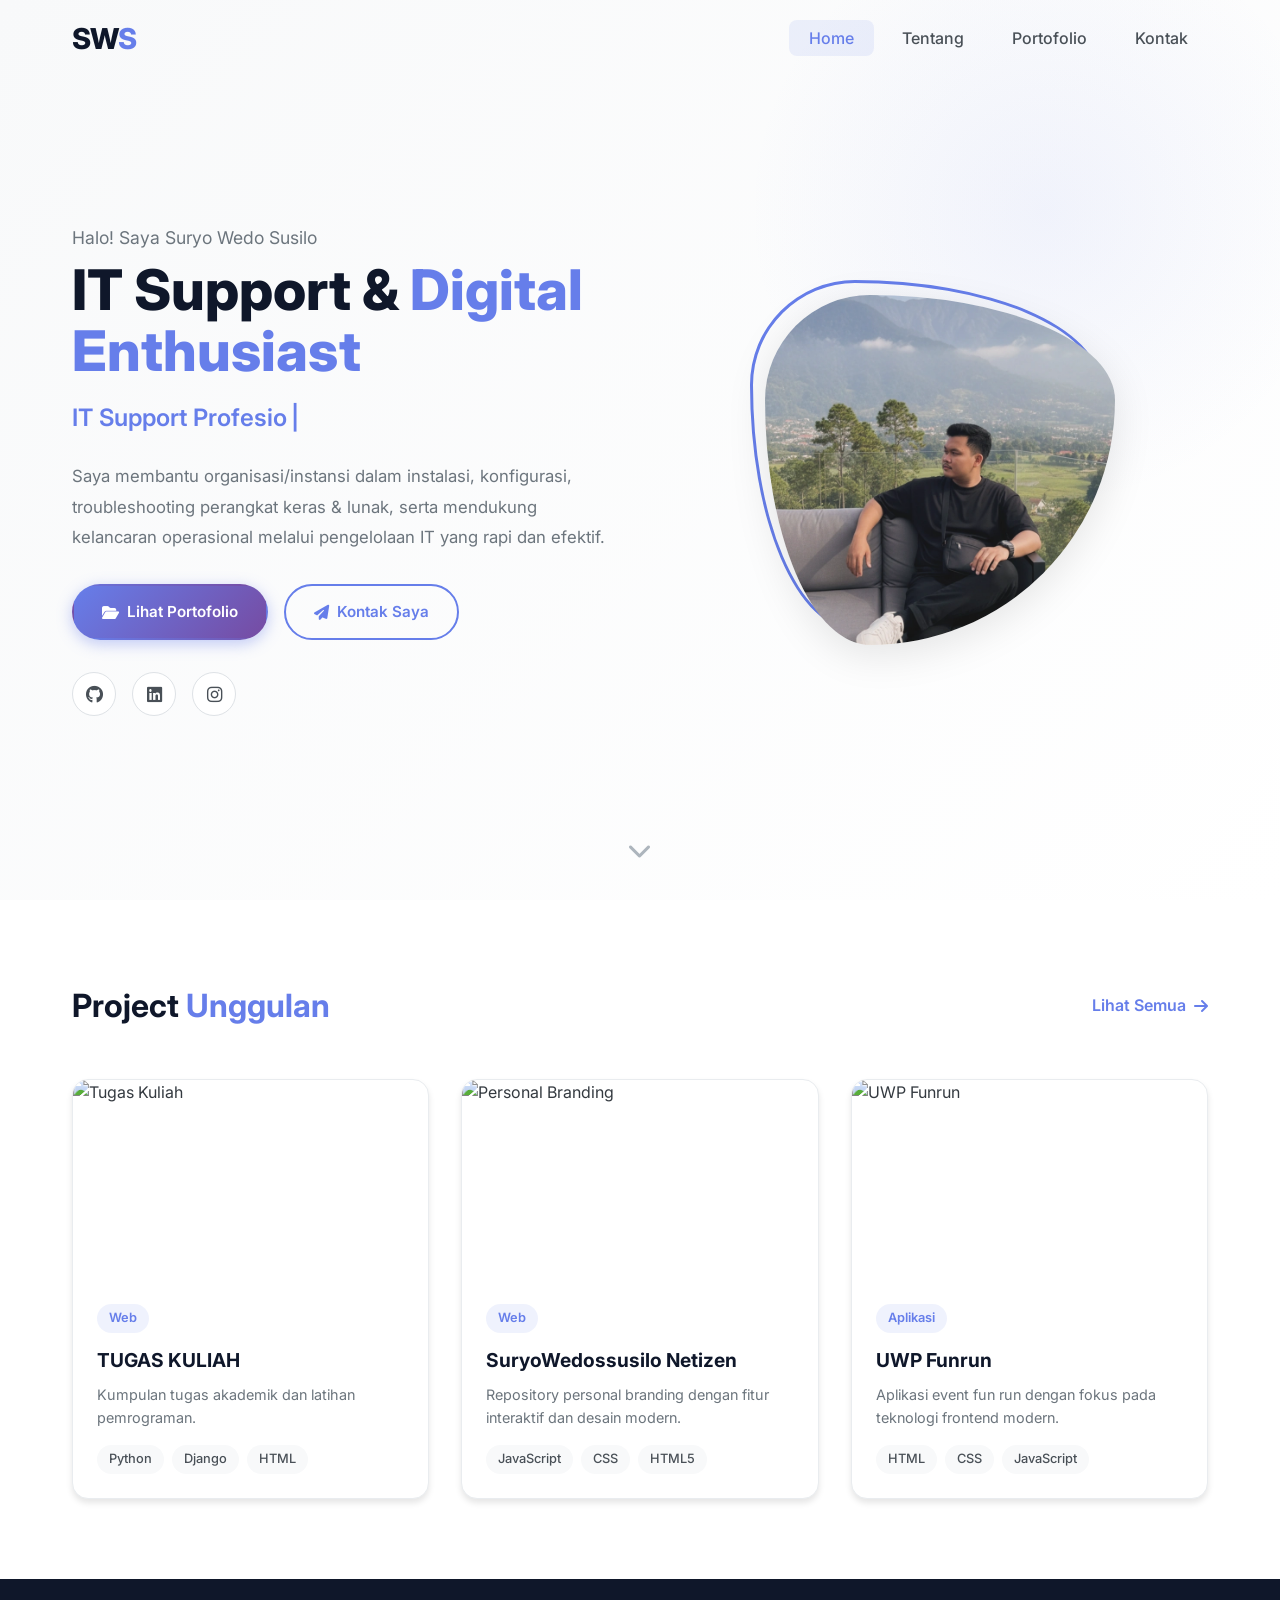
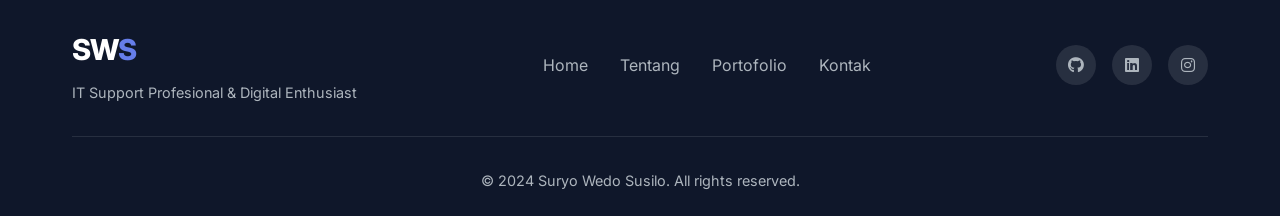
==== index.html @ 98e98a86 "Add files via upload" ====
<!DOCTYPE html>
<html lang="id">
<head>
    <meta charset="UTF-8">
    <meta name="viewport" content="width=device-width, initial-scale=1.0">
    <title>Home | Suryo Wedo Susilo</title>
    <link rel="stylesheet" href="css/style.css">
    <link rel="stylesheet" href="css/responsive.css">
    <link rel="stylesheet" href="css/animation.css">
    <link href="https://cdnjs.cloudflare.com/ajax/libs/font-awesome/6.4.0/css/all.min.css" rel="stylesheet">
    <link href="https://fonts.googleapis.com/css2?family=Inter:wght@300;400;500;600;700;800&display=swap" rel="stylesheet">
    <base target="_self">
</head>
<body>
    <!-- Navigation -->
    <nav class="navbar scrolled" id="navbar">
        <div class="container nav-container">
            <a href="index.html" class="logo">SW<span class="highlight">S</span></a>
            <button class="nav-toggle" id="navToggle" aria-label="Toggle navigation">
                <i class="fas fa-bars"></i>
            </button>
            <ul class="nav-menu" id="navMenu">
                <li><a href="index.html" class="active">Home</a></li>
                <li><a href="about.html">Tentang</a></li>
                <li><a href="projects.html">Portofolio</a></li>
                <li><a href="contact.html">Kontak</a></li>
            </ul>
        </div>
    </nav>

    <!-- Hero -->
    <section class="hero" id="home">
        <div class="hero-bg" aria-hidden="true"></div>
        <div class="container">
            <div class="hero-content">
                <div class="hero-text">
                    <p class="greeting">Halo! Saya <span class="highlight">Suryo Wedo Susilo</span></p>
                    <h1 class="hero-title">IT Support & <span class="highlight">Digital Enthusiast</span></h1>
                    <p class="hero-subtitle" id="typingText">IT Support</p>
                    <p class="hero-description">
                        Saya membantu organisasi/instansi dalam instalasi, konfigurasi, troubleshooting perangkat keras & lunak,
                        serta mendukung kelancaran operasional melalui pengelolaan IT yang rapi dan efektif.
                    </p>

                    <div class="hero-buttons">
                        <a href="projects.html" class="btn btn-primary"><i class="fas fa-folder-open"></i> Lihat Portofolio</a>
                        <a href="contact.html" class="btn btn-outline"><i class="fas fa-paper-plane"></i> Kontak Saya</a>
                    </div>

                    <div class="social-links">
                        <a class="social-link" href="https://github.com/suryowedossusilo-netizen" target="_self" rel="noopener noreferrer" aria-label="GitHub">
                            <i class="fab fa-github"></i>
                        </a>
                        <a class="social-link" href="https://www.linkedin.com/in/suryo-wedo-susilo" target="_self" rel="noopener noreferrer" aria-label="LinkedIn">
                            <i class="fab fa-linkedin"></i>
                        </a>
                        <a class="social-link" href="https://www.instagram.com/Vruimte_" target="_self" rel="noopener noreferrer" aria-label="Instagram">
                            <i class="fab fa-instagram"></i>
                        </a>
                    </div>
                </div>

                <div class="hero-image">
                    <div class="image-wrapper">
                        <img src="assets/images/profil2.jpg" alt="Profil">
                        <div class="image-border" aria-hidden="true"></div>
                    </div>
                </div>
            </div>

            <div class="scroll-indicator">
                <a href="#featured" title="Scroll to featured projects"><i class="fas fa-chevron-down"></i></a>
            </div>
        </div>
    </section>

    <!-- Featured / Quick section -->
    <section class="featured-section" id="featured">
        <div class="container">
            <div class="section-header">
                <h2 class="section-title">Project <span class="highlight">Unggulan</span></h2>
                <a class="view-all" href="projects.html"><span>Lihat Semua</span><i class="fas fa-arrow-right"></i></a>
            </div>

            <div class="projects-preview" id="featuredProjects">
                <!-- Bisa diisi oleh script lain bila ada -->
                <article class="project-card" data-category="web">
                    <div class="project-image">
                        <img src="https://images.unsplash.com/photo-1517694712202-14dd9538aa97?w=800&q=80" alt="Tugas Kuliah">
                        <div class="project-overlay"></div>
                    </div>
                    <div class="project-content">
                        <span class="project-tag">Web</span>
                        <h3 class="project-title">TUGAS KULIAH</h3>
                        <p class="project-desc">Kumpulan tugas akademik dan latihan pemrograman.</p>
                        <div class="project-tech">
                            <span class="tech-badge">Python</span>
                            <span class="tech-badge">Django</span>
                            <span class="tech-badge">HTML</span>
                        </div>
                    </div>
                </article>

                <article class="project-card" data-category="web">
                    <div class="project-image">
                        <img src="https://images.unsplash.com/photo-1467232004584-a241de8bcf5d?w=800&q=80" alt="Personal Branding">
                        <div class="project-overlay"></div>
                    </div>
                    <div class="project-content">
                        <span class="project-tag">Web</span>
                        <h3 class="project-title">SuryoWedossusilo Netizen</h3>
                        <p class="project-desc">Repository personal branding dengan fitur interaktif dan desain modern.</p>
                        <div class="project-tech">
                            <span class="tech-badge">JavaScript</span>
                            <span class="tech-badge">CSS</span>
                            <span class="tech-badge">HTML5</span>
                        </div>
                    </div>
                </article>

                <article class="project-card" data-category="aplikasi">
                    <div class="project-image">
                        <img src="https://images.unsplash.com/photo-1552674605-db6ffd4facb5?w=800&q=80" alt="UWP Funrun">
                        <div class="project-overlay"></div>
                    </div>
                    <div class="project-content">
                        <span class="project-tag">Aplikasi</span>
                        <h3 class="project-title">UWP Funrun</h3>
                        <p class="project-desc">Aplikasi event fun run dengan fokus pada teknologi frontend modern.</p>
                        <div class="project-tech">
                            <span class="tech-badge">HTML</span>
                            <span class="tech-badge">CSS</span>
                            <span class="tech-badge">JavaScript</span>
                        </div>
                    </div>
                </article>
            </div>
        </div>
    </section>

    <!-- Footer -->
    <footer class="footer">
        <div class="container">
            <div class="footer-content">
                <div class="footer-brand">
                    <span class="logo">SW<span class="highlight">S</span></span>
                    <p>IT Support Profesional & Digital Enthusiast</p>
                </div>
                <div class="footer-links">
                    <a href="index.html">Home</a>
                    <a href="about.html">Tentang</a>
                    <a href="projects.html">Portofolio</a>
                    <a href="contact.html">Kontak</a>
                </div>
                <div class="footer-social">
                    <a href="https://github.com/suryowedossusilo-netizen" target="_self" rel="noopener noreferrer" aria-label="GitHub">
                        <i class="fab fa-github"></i>
                    </a>
                    <a href="https://www.linkedin.com/in/suryo-wedo-susilo" target="_self" rel="noopener noreferrer" aria-label="LinkedIn">
                        <i class="fab fa-linkedin"></i>
                    </a>
                    <a href="https://www.instagram.com/Vruimte_" target="_self" rel="noopener noreferrer" aria-label="Instagram">
                        <i class="fab fa-instagram"></i>
                    </a>
                </div>
            </div>
            <div class="footer-bottom">
                <p>&copy; 2024 Suryo Wedo Susilo. All rights reserved.</p>
            </div>
        </div>
    </footer>

    <script src="js/main.js"></script>
    <script src="js/animation.js"></script>
</body>
</html>
---- css/style.css ----
:root {
    --primary: #667eea;
    --primary-dark: #5a67d8;
    --secondary: #764ba2;
    --accent: #e94560;
    --accent-light: #ff6b6b;
    --dark: #0f172a;
    --dark-light: #1e293b;
    --gray-100: #f8f9fa;
    --gray-200: #e9ecef;
    --gray-300: #dee2e6;
    --gray-400: #ced4da;
    --gray-500: #adb5bd;
    --gray-600: #6c757d;
    --gray-700: #495057;
    --gray-800: #343a40;
    --gray-900: #212529;
    --white: #ffffff;
    --black: #000000;
    --success: #28a745;
    --warning: #ffc107;
    --danger: #dc3545;
    --font-family: 'Inter', -apple-system, BlinkMacSystemFont, sans-serif;
    --shadow-sm: 0 2px 4px rgba(0,0,0,0.05);
    --shadow: 0 4px 6px rgba(0,0,0,0.1);
    --shadow-lg: 0 10px 40px rgba(0,0,0,0.1);
    --shadow-xl: 0 20px 40px -15px rgba(99, 102, 241, 0.3);
    --radius: 8px;
    --radius-lg: 16px;
    --radius-xl: 20px;
    --transition: all 0.3s ease;
    --transition-slow: all 0.4s cubic-bezier(0.4, 0, 0.2, 1);
}

/* Reset & Base */
*, *::before, *::after {
    margin: 0;
    padding: 0;
    box-sizing: border-box;
}

html {
    scroll-behavior: smooth;
    font-size: 16px;
}

body {
    font-family: var(--font-family);
    line-height: 1.6;
    color: var(--gray-800);
    background: var(--white);
    overflow-x: hidden;
    -webkit-font-smoothing: antialiased;
}

a {
    text-decoration: none;
    color: inherit;
    transition: var(--transition);
}

img {
    max-width: 100%;
    height: auto;
    display: block;
}

ul {
    list-style: none;
}

.container {
    max-width: 1200px;
    margin: 0 auto;
    padding: 0 2rem;
}

/* ============================================
   NAVIGATION
   ============================================ */
.navbar {
    position: fixed;
    top: 0;
    left: 0;
    right: 0;
    z-index: 1000;
    padding: 1rem 0;
    transition: var(--transition);
    background: transparent;
}

.navbar.scrolled {
    background: rgba(255, 255, 255, 0.95);
    backdrop-filter: blur(10px);
    box-shadow: var(--shadow-sm);
    padding: 0.75rem 0;
}

.navbar .container {
    display: flex;
    justify-content: space-between;
    align-items: center;
}

.logo {
    font-size: 1.8rem;
    font-weight: 800;
    color: var(--dark);
    letter-spacing: -1px;
}

.logo .highlight {
    color: var(--primary);
}

.nav-menu {
    display: flex;
    gap: 0.5rem;
}

.nav-menu a {
    padding: 0.5rem 1.25rem;
    border-radius: var(--radius);
    font-weight: 500;
    color: var(--gray-700);
    position: relative;
}

.nav-menu a:hover,
.nav-menu a.active {
    color: var(--primary);
    background: rgba(102, 126, 234, 0.1);
}

.nav-toggle {
    display: none;
    background: none;
    border: none;
    font-size: 1.5rem;
    color: var(--dark);
    cursor: pointer;
    padding: 0.5rem;
}

/* ============================================
   HERO SECTION (Index)
   ============================================ */
.hero {
    min-height: 100vh;
    display: flex;
    align-items: center;
    position: relative;
    padding: 100px 0 60px;
    background: linear-gradient(135deg, var(--gray-100) 0%, var(--white) 100%);
    overflow: hidden;
}

.hero-bg {
    position: absolute;
    top: -10%;
    right: -5%;
    width: 600px;
    height: 600px;
    background: radial-gradient(circle, rgba(102, 126, 234, 0.08) 0%, transparent 70%);
    border-radius: 50%;
    pointer-events: none;
}

.hero-content {
    display: grid;
    grid-template-columns: 1fr 1fr;
    gap: 4rem;
    align-items: center;
}

.greeting {
    font-size: 1.1rem;
    color: var(--gray-600);
    margin-bottom: 0.5rem;
}

.hero-title {
    font-size: 3.5rem;
    font-weight: 800;
    line-height: 1.1;
    margin-bottom: 1rem;
    color: var(--dark);
}

.hero-title .highlight {
    color: var(--primary);
}

.hero-subtitle {
    font-size: 1.5rem;
    font-weight: 600;
    color: var(--primary);
    margin-bottom: 1.5rem;
    min-height: 2rem;
}

.hero-subtitle::after {
    content: '|';
    animation: blink 1s infinite;
    margin-left: 4px;
}

@keyframes blink {
    0%, 100% { opacity: 1; }
    50% { opacity: 0; }
}

.hero-description {
    font-size: 1.05rem;
    color: var(--gray-600);
    margin-bottom: 2rem;
    line-height: 1.8;
}

.hero-description .highlight {
    color: var(--primary);
    font-weight: 600;
}

.hero-buttons {
    display: flex;
    gap: 1rem;
    margin-bottom: 2rem;
    flex-wrap: wrap;
}

.social-links {
    display: flex;
    gap: 1rem;
}

.social-link {
    width: 44px;
    height: 44px;
    border-radius: 50%;
    background: var(--white);
    border: 1px solid var(--gray-300);
    display: flex;
    align-items: center;
    justify-content: center;
    color: var(--gray-700);
    font-size: 1.1rem;
    transition: var(--transition);
}

.social-link:hover {
    background: var(--primary);
    color: var(--white);
    border-color: var(--primary);
    transform: translateY(-3px);
    box-shadow: var(--shadow);
}

/* Hero Image */
.hero-image {
    display: flex;
    justify-content: center;
    align-items: center;
}

.image-wrapper {
    position: relative;
    width: 350px;
    height: 350px;
}

.image-wrapper img {
    width: 100%;
    height: 100%;
    object-fit: cover;
    border-radius: 30% 70% 70% 30% / 30% 30% 70% 70%;
    position: relative;
    z-index: 2;
    box-shadow: var(--shadow-lg);
}

.image-border {
    position: absolute;
    top: -15px;
    left: -15px;
    right: 15px;
    bottom: 15px;
    border: 3px solid var(--primary);
    border-radius: 30% 70% 70% 30% / 30% 30% 70% 70%;
    z-index: 1;
    animation: morph 8s ease-in-out infinite;
}

@keyframes morph {
    0%, 100% { border-radius: 30% 70% 70% 30% / 30% 30% 70% 70%; }
    50% { border-radius: 70% 30% 30% 70% / 70% 70% 30% 30%; }
}

.scroll-indicator {
    position: absolute;
    bottom: 30px;
    left: 50%;
    transform: translateX(-50%);
    animation: bounce 2s infinite;
}

.scroll-indicator a {
    color: var(--gray-500);
    font-size: 1.5rem;
}

@keyframes bounce {
    0%, 20%, 50%, 80%, 100% { transform: translateX(-50%) translateY(0); }
    40% { transform: translateX(-50%) translateY(-10px); }
    60% { transform: translateX(-50%) translateY(-5px); }
}

/* ============================================
   BUTTONS
   ============================================ */
.btn {
    display: inline-flex;
    align-items: center;
    gap: 0.5rem;
    padding: 0.875rem 1.75rem;
    border-radius: 50px;
    font-weight: 600;
    font-size: 0.95rem;
    cursor: pointer;
    transition: var(--transition);
    border: 2px solid transparent;
}

.btn-primary {
    background: linear-gradient(135deg, var(--primary) 0%, var(--secondary) 100%);
    color: var(--white);
    box-shadow: 0 4px 15px rgba(102, 126, 234, 0.4);
}

.btn-primary:hover {
    transform: translateY(-2px);
    box-shadow: 0 8px 25px rgba(102, 126, 234, 0.5);
}

.btn-outline {
    background: transparent;
    color: var(--primary);
    border-color: var(--primary);
}

.btn-outline:hover {
    background: var(--primary);
    color: var(--white);
    transform: translateY(-2px);
}

.btn-black {
    background: var(--black);
    color: var(--white);
    border: 2px solid var(--black);
}

.btn-black:hover {
    background: var(--gray-800);
    border-color: var(--gray-800);
    transform: translateY(-2px);
}

.btn-full {
    width: 100%;
    justify-content: center;
}

/* ============================================
   FEATURED SECTION (Index)
   ============================================ */
.featured-section {
    padding: 80px 0;
    background: var(--white);
}

.section-header {
    display: flex;
    justify-content: space-between;
    align-items: center;
    margin-bottom: 3rem;
    flex-wrap: wrap;
    gap: 1rem;
}

.section-title {
    font-size: 2rem;
    font-weight: 700;
    color: var(--dark);
}

.section-title .highlight {
    color: var(--primary);
}

.view-all {
    color: var(--primary);
    font-weight: 600;
    display: flex;
    align-items: center;
    gap: 0.5rem;
}

.view-all:hover {
    gap: 0.75rem;
}

.projects-preview {
    display: grid;
    grid-template-columns: repeat(auto-fit, minmax(320px, 1fr));
    gap: 2rem;
}

.project-card {
    background: var(--white);
    border-radius: var(--radius-lg);
    overflow: hidden;
    box-shadow: var(--shadow);
    transition: var(--transition-slow);
    border: 1px solid var(--gray-200);
}

.project-card:hover {
    transform: translateY(-8px);
    box-shadow: var(--shadow-xl);
}

.project-image {
    position: relative;
    height: 200px;
    overflow: hidden;
}

.project-image img {
    width: 100%;
    height: 100%;
    object-fit: cover;
    transition: transform 0.6s ease;
}

.project-card:hover .project-image img {
    transform: scale(1.05);
}

.project-overlay {
    position: absolute;
    inset: 0;
    background: rgba(102, 126, 234, 0.8);
    display: flex;
    align-items: center;
    justify-content: center;
    opacity: 0;
    transition: var(--transition);
}

.project-card:hover .project-overlay {
    opacity: 1;
}

.btn-view {
    padding: 0.75rem 1.5rem;
    background: var(--white);
    color: var(--primary);
    border-radius: 50px;
    font-weight: 600;
    transform: translateY(20px);
    transition: var(--transition);
}

.project-card:hover .btn-view {
    transform: translateY(0);
}

.project-content {
    padding: 1.5rem;
}

.project-tag {
    display: inline-block;
    padding: 0.25rem 0.75rem;
    background: rgba(102, 126, 234, 0.1);
    color: var(--primary);
    border-radius: 50px;
    font-size: 0.8rem;
    font-weight: 600;
    margin-bottom: 0.75rem;
}

.project-content .project-title {
    font-size: 1.2rem;
    font-weight: 700;
    margin-bottom: 0.5rem;
    color: var(--dark);
}

.project-desc {
    color: var(--gray-600);
    font-size: 0.9rem;
    margin-bottom: 1rem;
    line-height: 1.6;
}

.project-tech {
    display: flex;
    gap: 0.5rem;
    flex-wrap: wrap;
}

.tech-badge {
    padding: 0.25rem 0.75rem;
    background: var(--gray-100);
    color: var(--gray-700);
    border-radius: 50px;
    font-size: 0.8rem;
    font-weight: 500;
}

/* ============================================
   STATS SECTION
   ============================================ */
.stats-section {
    padding: 60px 0;
    background: linear-gradient(135deg, var(--primary) 0%, var(--secondary) 100%);
    color: var(--white);
}

.stats-grid {
    display: grid;
    grid-template-columns: repeat(3, 1fr);
    gap: 2rem;
    text-align: center;
}

.stat-item {
    padding: 1rem;
}

.stat-number {
    display: block;
    font-size: 3rem;
    font-weight: 800;
    margin-bottom: 0.5rem;
}

.stat-label {
    font-size: 1rem;
    opacity: 0.9;
}

/* ============================================
   PAGE HERO (About, Contact, Projects)
   ============================================ */
.page-hero {
    padding: 140px 0 80px;
    text-align: center;
    background: linear-gradient(135deg, var(--dark) 0%, var(--dark-light) 100%);
    position: relative;
    overflow: hidden;
}

.page-hero::before {
    content: '';
    position: absolute;
    top: -50%;
    right: -10%;
    width: 600px;
    height: 600px;
    background: radial-gradient(circle, rgba(99, 102, 241, 0.15) 0%, transparent 70%);
}

.page-title {
    font-size: 3rem;
    font-weight: 800;
    margin-bottom: 1rem;
    background: linear-gradient(135deg, var(--primary) 0%, var(--secondary) 100%);
    -webkit-background-clip: text;
    -webkit-text-fill-color: transparent;
    background-clip: text;
    position: relative;
    z-index: 1;
}

.page-subtitle {
    color: var(--gray-500);
    font-size: 1.1rem;
    position: relative;
    z-index: 1;
}

/* ============================================
   ABOUT SECTION
   ============================================ */
.about-section {
    padding: 80px 0;
    background: var(--white);
}

.about-grid {
    display: grid;
    grid-template-columns: 1fr 1.5fr;
    gap: 4rem;
    align-items: start;
}

.about-image {
    position: relative;
}

.about-image img {
    width: 100%;
    border-radius: var(--radius-lg);
    box-shadow: var(--shadow-lg);
}

.experience-badge {
    position: absolute;
    bottom: -20px;
    right: -20px;
    background: linear-gradient(135deg, var(--primary) 0%, var(--secondary) 100%);
    color: var(--white);
    padding: 1.5rem;
    border-radius: var(--radius-lg);
    text-align: center;
    box-shadow: var(--shadow-lg);
}

.experience-badge .number {
    display: block;
    font-size: 2.5rem;
    font-weight: 800;
    line-height: 1;
}

.experience-badge .text {
    font-size: 0.85rem;
    font-weight: 500;
}

.about-content h2 {
    font-size: 2rem;
    font-weight: 700;
    margin-bottom: 0.5rem;
    color: var(--dark);
}

.about-role {
    color: var(--primary);
    font-weight: 600;
    font-size: 1.1rem;
    margin-bottom: 1.5rem;
}

.about-text {
    color: var(--gray-600);
    margin-bottom: 2rem;
    line-height: 1.8;
}

.personal-info {
    display: grid;
    grid-template-columns: 1fr 1fr;
    gap: 1rem;
    margin-bottom: 2rem;
}

.info-item {
    display: flex;
    flex-direction: column;
    gap: 0.25rem;
}

.info-item .label {
    font-size: 0.85rem;
    color: var(--gray-500);
    display: flex;
    align-items: center;
    gap: 0.5rem;
}

.info-item .label i {
    color: var(--primary);
    width: 16px;
}

.info-item .value {
    font-weight: 600;
    color: var(--dark);
    font-size: 0.95rem;
}

.about-buttons {
    display: flex;
    gap: 1rem;
    flex-wrap: wrap;
}

/* ============================================
   SKILLS DASHBOARD
   ============================================ */
.skills-dashboard-section {
    padding: 80px 0;
    background: linear-gradient(135deg, var(--gray-100) 0%, var(--gray-200) 100%);
}

.skills-dashboard-section .section-header {
    text-align: center;
    display: block;
    margin-bottom: 50px;
}

.skills-dashboard-section .section-title {
    font-size: 2.5rem;
    margin-bottom: 10px;
}

.skills-dashboard-section .section-subtitle {
    color: var(--gray-600);
    font-size: 1.1rem;
}

.dashboard-grid {
    display: grid;
    grid-template-columns: repeat(auto-fit, minmax(350px, 1fr));
    gap: 30px;
}

.dashboard-card {
    background: var(--white);
    border-radius: var(--radius-xl);
    padding: 30px;
    box-shadow: var(--shadow-lg);
}

.card-title {
    margin-bottom: 25px;
    display: flex;
    align-items: center;
    gap: 10px;
    font-size: 1.2rem;
    font-weight: 700;
}

.card-technical .card-title { color: var(--accent); }
.card-soft .card-title { color: #0f3460; }
.card-languages .card-title { color: var(--success); }
.card-stats .card-title { color: var(--dark); }

/* Skill Bars */
.skill-bar-item {
    margin-bottom: 20px;
}

.skill-bar-item:last-child {
    margin-bottom: 0;
}

.skill-header {
    display: flex;
    justify-content: space-between;
    margin-bottom: 8px;
}

.skill-header span:first-child {
    font-weight: 600;
    color: var(--gray-800);
}

.skill-percent {
    color: var(--accent);
    font-weight: 700;
}

.skill-track {
    background: var(--gray-200);
    height: 12px;
    border-radius: 6px;
    overflow: hidden;
}

.skill-fill {
    background: linear-gradient(90deg, var(--accent), var(--accent-light));
    height: 100%;
    border-radius: 6px;
    width: 0;
    transition: width 1.5s ease-out;
}

.skill-fill.animated {
    width: var(--target-width);
}

/* Circular Skills */
.soft-skills-grid {
    display: grid;
    grid-template-columns: 1fr 1fr;
    gap: 20px;
}

.circular-skill {
    text-align: center;
}

.circular-progress {
    position: relative;
    width: 100px;
    height: 100px;
    margin: 0 auto 10px;
}

.circular-progress svg {
    transform: rotate(-90deg);
    width: 100px;
    height: 100px;
}

.circle-bg {
    fill: none;
    stroke: var(--gray-200);
    stroke-width: 8;
}

.circle-fill {
    fill: none;
    stroke: #0f3460;
    stroke-width: 8;
    stroke-linecap: round;
    transition: stroke-dashoffset 1.5s ease-out;
}

.circular-text {
    position: absolute;
    top: 50%;
    left: 50%;
    transform: translate(-50%, -50%);
    font-weight: 700;
    font-size: 1.1rem;
    color: #0f3460;
}

.circular-label {
    font-weight: 600;
    color: var(--gray-800);
    font-size: 0.9rem;
}

/* Language Gauges */
.language-gauges {
    display: flex;
    justify-content: space-around;
    align-items: center;
}

.gauge-item {
    text-align: center;
}

.gauge-container {
    position: relative;
    width: 140px;
    height: 70px;
    margin-bottom: 15px;
}

.gauge-container svg {
    width: 140px;
    height: 70px;
    overflow: visible;
}

.gauge-bg {
    fill: none;
    stroke: var(--gray-200);
    stroke-width: 12;
    stroke-linecap: round;
}

.gauge-fill {
    fill: none;
    stroke-width: 12;
    stroke-linecap: round;
}

.gauge-fill-full {
    stroke: var(--success);
}

.gauge-fill-partial {
    stroke: var(--warning);
}

.gauge-text {
    position: absolute;
    bottom: 0;
    left: 50%;
    transform: translateX(-50%);
    font-weight: 700;
    font-size: 1.3rem;
}

.gauge-info {
    display: flex;
    flex-direction: column;
    gap: 4px;
}

.gauge-name {
    font-weight: 600;
    color: var(--gray-800);
}

.gauge-level {
    font-size: 0.85rem;
}

.gauge-fill-full + .gauge-text { color: var(--success); }
.gauge-fill-partial + .gauge-text { color: var(--warning); }

/* Quick Stats Mini */
.stats-grid-mini {
    display: grid;
    grid-template-columns: 1fr 1fr;
    gap: 20px;
}

.stat-mini {
    padding: 20px;
    border-radius: 15px;
    text-align: center;
    border: 2px solid transparent;
}

.stat-red {
    background: linear-gradient(135deg, #fff5f5, #ffe0e0);
    border-color: #ffe0e0;
}

.stat-blue {
    background: linear-gradient(135deg, #f0f4ff, #e0e8ff);
    border-color: #e0e8ff;
}

.stat-green {
    background: linear-gradient(135deg, #f0fff4, #e0ffe8);
    border-color: #e0ffe8;
}

.stat-yellow {
    background: linear-gradient(135deg, #fffbeb, #fef3c7);
    border-color: #fef3c7;
}

.stat-mini-number {
    font-size: 2rem;
    font-weight: 800;
}

.stat-red .stat-mini-number { color: var(--accent); }
.stat-blue .stat-mini-number { color: #0f3460; }
.stat-green .stat-mini-number { color: var(--success); }
.stat-yellow .stat-mini-number { color: #d97706; }

.stat-mini-label {
    font-size: 0.85rem;
    color: var(--gray-600);
    margin-top: 5px;
}

/* ============================================
   TIMELINE
   ============================================ */
.experience-section {
    padding: 80px 0;
    background: var(--white);
}

.timeline {
    position: relative;
    padding-left: 20px;
}

.timeline::before {
    content: '';
    position: absolute;
    left: 0;
    top: 0;
    bottom: 0;
    width: 2px;
    background: linear-gradient(180deg, var(--primary), var(--secondary));
}

.timeline-item {
    position: relative;
    padding-left: 30px;
    margin-bottom: 40px;
    opacity: 0;
    transform: translateX(-20px);
    transition: all 0.6s ease;
}

.timeline-item.animate-in {
    opacity: 1;
    transform: translateX(0);
}

.timeline-item::before {
    content: '';
    position: absolute;
    left: -26px;
    top: 5px;
    width: 14px;
    height: 14px;
    background: var(--primary);
    border-radius: 50%;
    border: 3px solid var(--white);
    box-shadow: 0 0 0 3px var(--primary);
}

.timeline-date {
    color: var(--primary);
    font-size: 0.9rem;
    font-weight: 600;
    margin-bottom: 5px;
}

.timeline-title {
    font-weight: 700;
    font-size: 1.2rem;
    margin-bottom: 5px;
    color: var(--dark);
}

.timeline-company {
    color: var(--gray-600);
    margin-bottom: 10px;
    font-weight: 500;
}

.timeline-description ul {
    list-style: disc;
    padding-left: 20px;
}

.timeline-description li {
    margin-bottom: 8px;
    color: var(--gray-600);
    line-height: 1.6;
}

/* ============================================
   EDUCATION SECTION
   ============================================ */
.education-section {
    padding: 80px 0;
    background: var(--gray-100);
}

.education-grid {
    display: grid;
    grid-template-columns: repeat(auto-fit, minmax(300px, 1fr));
    gap: 20px;
    margin-top: 30px;
}

.education-card {
    background: var(--white);
    padding: 25px;
    border-radius: var(--radius-lg);
    box-shadow: var(--shadow);
    display: flex;
    gap: 15px;
    align-items: flex-start;
    transition: var(--transition);
}

.education-card:hover {
    transform: translateY(-4px);
    box-shadow: var(--shadow-lg);
}

.education-icon {
    width: 50px;
    height: 50px;
    background: linear-gradient(135deg, var(--primary), var(--secondary));
    border-radius: 12px;
    display: flex;
    align-items: center;
    justify-content: center;
    color: var(--white);
    font-size: 1.2rem;
    flex-shrink: 0;
}

.education-info h3 {
    margin: 0;
    font-size: 1.1em;
    color: var(--dark);
}

.education-year {
    margin: 5px 0 0 0;
    color: var(--gray-500);
    font-size: 0.9em;
}

.education-major {
    margin: 8px 0 0 0;
    font-weight: 600;
    color: var(--gray-800);
}

.education-status {
    margin: 5px 0 0 0;
    color: var(--success);
    font-weight: 500;
    font-size: 0.9rem;
}

/* ============================================
   PROJECTS PAGE
   ============================================ */
.projects-section {
    padding: 60px 0;
    background: var(--dark);
    min-height: 60vh;
}

.filter-container {
    display: flex;
    justify-content: center;
    gap: 1rem;
    margin-bottom: 3rem;
    flex-wrap: wrap;
}

.filter-btn {
    padding: 0.75rem 1.5rem;
    border: 2px solid rgba(99, 102, 241, 0.3);
    background: transparent;
    color: var(--gray-500);
    border-radius: 50px;
    cursor: pointer;
    transition: var(--transition);
    font-weight: 600;
    font-size: 0.9rem;
    font-family: var(--font-family);
}

.filter-btn:hover {
    border-color: var(--primary);
    color: var(--white);
    transform: translateY(-2px);
}

.filter-btn.active {
    background: linear-gradient(135deg, var(--primary) 0%, var(--secondary) 100%);
    color: var(--white);
    border-color: transparent;
    box-shadow: 0 10px 25px -5px rgba(102, 126, 234, 0.4);
}

.projects-grid {
    display: grid;
    grid-template-columns: repeat(auto-fill, minmax(350px, 1fr));
    gap: 2rem;
}

/* Project Card (Dark Theme) */
.projects-section .project-card {
    background: rgba(30, 41, 59, 0.8);
    border: 1px solid rgba(255, 255, 255, 0.1);
    border-radius: var(--radius-lg);
    overflow: hidden;
    transition: var(--transition-slow);
    opacity: 0;
    transform: translateY(30px);
}

.projects-section .project-card:hover {
    transform: translateY(-8px);
    box-shadow: var(--shadow-xl);
    border-color: rgba(99, 102, 241, 0.3);
}

.projects-section .project-image {
    position: relative;
    height: 200px;
    overflow: hidden;
    background: linear-gradient(135deg, var(--dark-light) 0%, var(--dark) 100%);
}

.projects-section .project-image img {
    width: 100%;
    height: 100%;
    object-fit: cover;
    transition: transform 0.6s ease;
}

.projects-section .project-card:hover .project-image img {
    transform: scale(1.05);
}

.project-badges {
    position: absolute;
    top: 1rem;
    left: 1rem;
    right: 1rem;
    display: flex;
    justify-content: space-between;
    align-items: center;
    z-index: 10;
}

.star-badge {
    background: rgba(251, 191, 36, 0.95);
    color: var(--dark);
    padding: 0.4rem 0.8rem;
    border-radius: 20px;
    font-size: 0.8rem;
    font-weight: 700;
    display: flex;
    align-items: center;
    gap: 0.3rem;
    box-shadow: 0 4px 6px -1px rgba(0, 0, 0, 0.3);
}

.category-badge {
    background: rgba(99, 102, 241, 0.95);
    color: var(--white);
    padding: 0.4rem 1rem;
    border-radius: 20px;
    font-size: 0.75rem;
    font-weight: 700;
    text-transform: uppercase;
    letter-spacing: 0.5px;
    box-shadow: 0 4px 6px -1px rgba(0, 0, 0, 0.3);
}

.projects-section .project-content {
    padding: 1.5rem;
}

.project-header {
    margin-bottom: 0.75rem;
}

.projects-section .project-title {
    font-size: 1.25rem;
    font-weight: 700;
    color: #f1f5f9;
    margin-bottom: 0.25rem;
    line-height: 1.3;
}

.project-category-text {
    color: var(--primary);
    font-size: 0.85rem;
    font-weight: 600;
    text-transform: uppercase;
    letter-spacing: 0.5px;
}

.projects-section .project-description {
    color: var(--gray-500);
    font-size: 0.95rem;
    line-height: 1.6;
    margin-bottom: 1rem;
}

.project-features {
    margin-bottom: 1rem;
}

.feature-item {
    display: flex;
    align-items: center;
    gap: 0.5rem;
    color: #cbd5e1;
    font-size: 0.9rem;
    margin-bottom: 0.3rem;
}

.feature-item i {
    color: var(--success);
    font-size: 0.8rem;
}

.tech-stack {
    display: flex;
    flex-wrap: wrap;
    gap: 0.5rem;
    margin-bottom: 1.25rem;
}

.tech-tag {
    background: rgba(59, 130, 246, 0.15);
    color: #60a5fa;
    padding: 0.35rem 0.9rem;
    border-radius: 20px;
    font-size: 0.8rem;
    font-weight: 500;
    border: 1px solid rgba(59, 130, 246, 0.2);
}

.project-footer {
    display: flex;
    justify-content: space-between;
    align-items: center;
    padding-top: 1rem;
    border-top: 1px solid rgba(255, 255, 255, 0.1);
}

.project-stats {
    display: flex;
    gap: 1rem;
    color: #64748b;
    font-size: 0.85rem;
}

.project-stats span {
    display: flex;
    align-items: center;
    gap: 0.3rem;
}

.project-link {
    color: var(--primary);
    font-weight: 600;
    font-size: 0.9rem;
    display: flex;
    align-items: center;
    gap: 0.5rem;
    transition: var(--transition);
}

.project-link:hover {
    color: var(--secondary);
    gap: 0.8rem;
}

/* ============================================
   CONTACT PAGE
   ============================================ */
.contact-section {
    padding: 80px 0;
    background: var(--white);
}

.contact-grid {
    display: grid;
    grid-template-columns: 1fr 1.2fr;
    gap: 4rem;
    align-items: start;
}

.contact-info h2 {
    font-size: 2rem;
    font-weight: 700;
    margin-bottom: 1rem;
    color: var(--dark);
}

.contact-info > p {
    color: var(--gray-600);
    margin-bottom: 2rem;
    line-height: 1.8;
}

.contact-details {
    margin-bottom: 2.5rem;
}

.contact-item {
    display: flex;
    align-items: flex-start;
    gap: 1rem;
    margin-bottom: 1.5rem;
}

.contact-icon {
    width: 50px;
    height: 50px;
    background: linear-gradient(135deg, var(--primary), var(--secondary));
    border-radius: 12px;
    display: flex;
    align-items: center;
    justify-content: center;
    color: var(--white);
    font-size: 1.2rem;
    flex-shrink: 0;
}

.contact-detail h4 {
    font-size: 1rem;
    font-weight: 600;
    margin-bottom: 4px;
    color: var(--dark);
}

.contact-detail a {
    color: var(--gray-600);
    font-size: 0.95rem;
}

.contact-detail a:hover {
    color: var(--primary);
}

.social-connect h4 {
    font-size: 1.1rem;
    font-weight: 600;
    margin-bottom: 1rem;
    color: var(--dark);
}

.social-icons {
    display: flex;
    gap: 0.75rem;
}

.social-icon {
    width: 44px;
    height: 44px;
    border-radius: 12px;
    background: var(--gray-100);
    display: flex;
    align-items: center;
    justify-content: center;
    color: var(--gray-700);
    font-size: 1.1rem;
    transition: var(--transition);
}

.social-icon:hover {
    background: var(--primary);
    color: var(--white);
    transform: translateY(-3px);
}

/* Contact Form */
.contact-form-wrapper {
    background: var(--gray-100);
    padding: 2.5rem;
    border-radius: var(--radius-xl);
}

.form-group {
    margin-bottom: 1.5rem;
}

.form-group label {
    display: block;
    font-weight: 600;
    margin-bottom: 0.5rem;
    color: var(--dark);
    font-size: 0.9rem;
}

.form-group input,
.form-group textarea {
    width: 100%;
    padding: 0.875rem 1rem;
    border: 2px solid var(--gray-300);
    border-radius: var(--radius);
    font-family: var(--font-family);
    font-size: 0.95rem;
    transition: var(--transition);
    background: var(--white);
}

.form-group input:focus,
.form-group textarea:focus {
    outline: none;
    border-color: var(--primary);
    box-shadow: 0 0 0 3px rgba(102, 126, 234, 0.1);
}

.form-group textarea {
    resize: vertical;
    min-height: 120px;
}

.form-error {
    display: none;
    color: var(--danger);
    font-size: 0.85rem;
    margin-top: 0.25rem;
}

.form-group.has-error input,
.form-group.has-error textarea {
    border-color: var(--danger);
}

.form-group.has-error .form-error {
    display: block;
}

/* ============================================
   FOOTER
   ============================================ */
.footer {
    background: var(--dark);
    color: var(--gray-500);
    padding: 3rem 0 1.5rem;
}

.footer-content {
    display: flex;
    justify-content: space-between;
    align-items: center;
    flex-wrap: wrap;
    gap: 2rem;
    margin-bottom: 2rem;
}

.footer-brand .logo {
    color: var(--white);
}

.footer-brand p {
    margin-top: 0.5rem;
    font-size: 0.9rem;
}

.footer-links {
    display: flex;
    gap: 2rem;
}

.footer-links a {
    color: var(--gray-500);
    transition: var(--transition);
}

.footer-links a:hover {
    color: var(--primary);
}

.footer-social {
    display: flex;
    gap: 1rem;
}

.footer-social a {
    width: 40px;
    height: 40px;
    border-radius: 50%;
    background: rgba(255,255,255,0.1);
    display: flex;
    align-items: center;
    justify-content: center;
    color: var(--gray-500);
    transition: var(--transition);
}

.footer-social a:hover {
    background: var(--primary);
    color: var(--white);
    transform: translateY(-3px);
}

.footer-bottom {
    text-align: center;
    padding-top: 2rem;
    border-top: 1px solid rgba(255,255,255,0.1);
    font-size: 0.9rem;
}

/* ============================================
   ANIMATIONS
   ============================================ */
@keyframes fadeInUp {
    from {
        opacity: 0;
        transform: translateY(30px);
    }
    to {
        opacity: 1;
        transform: translateY(0);
    }
}

.animate-in {
    animation: fadeInUp 0.6s ease-out forwards;
}

/* ============================================
   RESPONSIVE
   ============================================ */
@media (max-width: 992px) {
    .hero-content {
        grid-template-columns: 1fr;
        text-align: center;
    }

    .hero-image {
        order: -1;
    }

    .image-wrapper {
        width: 280px;
        height: 280px;
    }

    .hero-buttons {
        justify-content: center;
    }

    .social-links {
        justify-content: center;
    }

    .about-grid {
        grid-template-columns: 1fr;
    }

    .about-image {
        max-width: 400px;
        margin: 0 auto;
    }

    .contact-grid {
        grid-template-columns: 1fr;
    }

    .personal-info {
        grid-template-columns: 1fr;
    }
}

@media (max-width: 768px) {
    .nav-toggle {
        display: block;
    }

    .nav-menu {
        display: none;
        position: absolute;
        top: 100%;
        left: 0;
        right: 0;
        background: rgba(255, 255, 255, 0.98);
        backdrop-filter: blur(10px);
        flex-direction: column;
        padding: 1rem;
        gap: 0.5rem;
        box-shadow: var(--shadow);
    }

    .nav-menu.active {
        display: flex;
    }

    .hero-title {
        font-size: 2.5rem;
    }

    .page-title {
        font-size: 2.5rem;
    }

    .stats-grid {
        grid-template-columns: 1fr;
        gap: 1rem;
    }

    .projects-grid {
        grid-template-columns: 1fr;
    }

    .filter-container {
        gap: 0.5rem;
    }

    .filter-btn {
        padding: 0.6rem 1rem;
        font-size: 0.85rem;
    }

    .footer-content {
        flex-direction: column;
        text-align: center;
    }

    .dashboard-grid {
        grid-template-columns: 1fr;
    }

    .soft-skills-grid {
        grid-template-columns: 1fr 1fr;
    }

    .language-gauges {
        flex-direction: column;
        gap: 2rem;
    }

    .experience-badge {
        right: 10px;
        bottom: -10px;
        padding: 1rem;
    }

    .experience-badge .number {
        font-size: 1.8rem;
    }
}

@media (max-width: 480px) {
    .container {
        padding: 0 1rem;
    }

    .hero-title {
        font-size: 2rem;
    }

    .hero-subtitle {
        font-size: 1.1rem;
    }

    .section-title {
        font-size: 1.5rem;
    }

    .page-title {
        font-size: 2rem;
    }

    .btn {
        padding: 0.75rem 1.25rem;
        font-size: 0.9rem;
    }

    .contact-form-wrapper {
        padding: 1.5rem;
    }
}
---- css/responsive.css ----
/* ============================================
   RESPONSIVE.CSS - Additional Responsive Styles
   ============================================ */

/* Large Tablets */
@media (max-width: 1024px) {
    .hero-content {
        gap: 2rem;
    }

    .image-wrapper {
        width: 300px;
        height: 300px;
    }

    .about-grid {
        gap: 2rem;
    }

    .contact-grid {
        gap: 2rem;
    }

    .dashboard-grid {
        grid-template-columns: repeat(2, 1fr);
    }
}

/* Tablets */
@media (max-width: 768px) {
    /* Navigation */
    .navbar {
        padding: 0.75rem 0;
    }

    .nav-toggle {
        display: flex;
        align-items: center;
        justify-content: center;
        width: 40px;
        height: 40px;
        border-radius: 8px;
        background: rgba(102, 126, 234, 0.1);
    }

    .nav-toggle.active {
        background: var(--primary);
        color: var(--white);
    }

    .nav-menu {
        position: absolute;
        top: 100%;
        left: 0;
        right: 0;
        background: rgba(255, 255, 255, 0.98);
        backdrop-filter: blur(20px);
        flex-direction: column;
        padding: 1rem 2rem;
        gap: 0;
        box-shadow: 0 10px 40px rgba(0,0,0,0.1);
        transform: translateY(-10px);
        opacity: 0;
        visibility: hidden;
        transition: all 0.3s ease;
    }

    .nav-menu.active {
        transform: translateY(0);
        opacity: 1;
        visibility: visible;
    }

    .nav-menu li {
        width: 100%;
    }

    .nav-menu a {
        display: block;
        padding: 0.875rem 1rem;
        border-radius: 8px;
        width: 100%;
    }

    .nav-menu a:hover,
    .nav-menu a.active {
        background: rgba(102, 126, 234, 0.1);
    }

    /* Hero */
    .hero {
        padding: 100px 0 40px;
        min-height: auto;
    }

    .hero-content {
        grid-template-columns: 1fr;
        text-align: center;
    }

    .hero-text {
        order: 2;
    }

    .hero-image {
        order: 1;
        margin-bottom: 2rem;
    }

    .hero-title {
        font-size: 2.2rem;
    }

    .hero-subtitle {
        font-size: 1.2rem;
    }

    .hero-description {
        font-size: 1rem;
    }

    .hero-buttons {
        justify-content: center;
    }

    .social-links {
        justify-content: center;
    }

    .image-wrapper {
        width: 250px;
        height: 250px;
    }

    .scroll-indicator {
        display: none;
    }

    /* Page Hero */
    .page-hero {
        padding: 120px 0 60px;
    }

    .page-title {
        font-size: 2.2rem;
    }

    /* About */
    .about-section {
        padding: 60px 0;
    }

    .about-grid {
        grid-template-columns: 1fr;
    }

    .about-image {
        max-width: 350px;
        margin: 0 auto 3rem;
    }

    .experience-badge {
        right: -10px;
        bottom: -10px;
        padding: 1rem 1.25rem;
    }

    .experience-badge .number {
        font-size: 2rem;
    }

    .personal-info {
        grid-template-columns: 1fr;
    }

    .about-buttons {
        justify-content: center;
    }

    /* Skills Dashboard */
    .skills-dashboard-section {
        padding: 60px 0;
    }

    .skills-dashboard-section .section-title {
        font-size: 1.8rem;
    }

    .dashboard-grid {
        grid-template-columns: 1fr;
    }

    .dashboard-card {
        padding: 20px;
    }

    .soft-skills-grid {
        grid-template-columns: repeat(2, 1fr);
    }

    .language-gauges {
        flex-direction: column;
        gap: 2rem;
    }

    .stats-grid-mini {
        grid-template-columns: 1fr 1fr;
    }

    /* Timeline */
    .experience-section {
        padding: 60px 0;
    }

    .timeline-item {
        padding-left: 20px;
        margin-bottom: 30px;
    }

    .timeline-item::before {
        left: -21px;
        width: 12px;
        height: 12px;
    }

    .timeline-title {
        font-size: 1.1rem;
    }

    /* Education */
    .education-section {
        padding: 60px 0;
    }

    .education-grid {
        grid-template-columns: 1fr;
    }

    /* Projects */
    .projects-section {
        padding: 40px 0;
    }

    .filter-container {
        gap: 0.5rem;
        margin-bottom: 2rem;
    }

    .filter-btn {
        padding: 0.5rem 1rem;
        font-size: 0.8rem;
    }

    .projects-grid {
        grid-template-columns: 1fr;
        gap: 1.5rem;
    }

    /* Contact */
    .contact-section {
        padding: 60px 0;
    }

    .contact-grid {
        grid-template-columns: 1fr;
        gap: 3rem;
    }

    .contact-info {
        text-align: center;
    }

    .contact-item {
        justify-content: center;
    }

    .social-icons {
        justify-content: center;
    }

    .contact-form-wrapper {
        padding: 1.5rem;
    }

    /* Featured */
    .featured-section {
        padding: 60px 0;
    }

    .projects-preview {
        grid-template-columns: 1fr;
    }

    /* Stats */
    .stats-section {
        padding: 40px 0;
    }

    .stats-grid {
        grid-template-columns: 1fr;
        gap: 1.5rem;
    }

    .stat-number {
        font-size: 2.5rem;
    }

    /* Footer */
    .footer-content {
        flex-direction: column;
        text-align: center;
        gap: 1.5rem;
    }

    .footer-links {
        gap: 1.5rem;
    }

    .footer-social {
        justify-content: center;
    }
}

/* Small Phones */
@media (max-width: 480px) {
    .container {
        padding: 0 1rem;
    }

    .logo {
        font-size: 1.5rem;
    }

    .hero {
        padding: 90px 0 30px;
    }

    .hero-title {
        font-size: 1.8rem;
    }

    .hero-subtitle {
        font-size: 1rem;
    }

    .hero-description {
        font-size: 0.9rem;
    }

    .hero-buttons {
        flex-direction: column;
        gap: 0.75rem;
    }

    .btn {
        width: 100%;
        justify-content: center;
    }

    .image-wrapper {
        width: 200px;
        height: 200px;
    }

    .page-title {
        font-size: 1.8rem;
    }

    .page-subtitle {
        font-size: 1rem;
    }

    .section-title {
        font-size: 1.5rem;
    }

    .section-header {
        flex-direction: column;
        text-align: center;
        gap: 0.75rem;
    }

    .about-content h2 {
        font-size: 1.5rem;
        text-align: center;
    }

    .about-role {
        text-align: center;
    }

    .about-text {
        text-align: center;
    }

    .experience-badge {
        right: 5px;
        bottom: 5px;
        padding: 0.75rem 1rem;
    }

    .experience-badge .number {
        font-size: 1.5rem;
    }

    .experience-badge .text {
        font-size: 0.7rem;
    }

    .soft-skills-grid {
        grid-template-columns: 1fr 1fr;
        gap: 15px;
    }

    .circular-progress {
        width: 80px;
        height: 80px;
    }

    .circular-progress svg {
        width: 80px;
        height: 80px;
    }

    .circular-text {
        font-size: 0.9rem;
    }

    .circular-label {
        font-size: 0.8rem;
    }

    .stats-grid-mini {
        grid-template-columns: 1fr 1fr;
        gap: 10px;
    }

    .stat-mini {
        padding: 15px;
    }

    .stat-mini-number {
        font-size: 1.5rem;
    }

    .stat-mini-label {
        font-size: 0.75rem;
    }

    .timeline-item {
        padding-left: 15px;
    }

    .timeline-description ul {
        padding-left: 15px;
    }

    .timeline-description li {
        font-size: 0.9rem;
    }

    .education-card {
        padding: 20px;
        flex-direction: column;
        text-align: center;
    }

    .education-icon {
        margin: 0 auto;
    }

    .filter-container {
        flex-wrap: wrap;
        justify-content: center;
    }

    .filter-btn {
        padding: 0.5rem 0.875rem;
        font-size: 0.75rem;
    }

    .project-badges {
        top: 0.5rem;
        left: 0.5rem;
        right: 0.5rem;
    }

    .star-badge,
    .category-badge {
        padding: 0.3rem 0.6rem;
        font-size: 0.7rem;
    }

    .contact-item {
        flex-direction: column;
        text-align: center;
        align-items: center;
    }

    .contact-form-wrapper {
        padding: 1.25rem;
    }

    .form-group input,
    .form-group textarea {
        padding: 0.75rem;
    }

    .footer-links {
        flex-wrap: wrap;
        justify-content: center;
        gap: 1rem;
    }
}

/* Landscape Mode */
@media (max-height: 500px) and (orientation: landscape) {
    .hero {
        min-height: auto;
        padding: 100px 0 40px;
    }

    .hero-content {
        grid-template-columns: 1fr 1fr;
        text-align: left;
    }

    .hero-image {
        order: 2;
    }

    .hero-text {
        order: 1;
    }

    .image-wrapper {
        width: 180px;
        height: 180px;
    }

    .scroll-indicator {
        display: none;
    }
}

/* High DPI / Retina */
@media (-webkit-min-device-pixel-ratio: 2), (min-resolution: 192dpi) {
    .image-wrapper img,
    .about-image img {
        image-rendering: -webkit-optimize-contrast;
    }
}

/* Reduced Motion */
@media (prefers-reduced-motion: reduce) {
    *,
    *::before,
    *::after {
        animation-duration: 0.01ms !important;
        animation-iteration-count: 1 !important;
        transition-duration: 0.01ms !important;
    }

    html {
        scroll-behavior: auto;
    }
}
---- css/animation.css ----
/* ============================================
   ANIMATION.CSS - Animations & Effects
   ============================================ */

/* Fade In Up */
@keyframes fadeInUp {
    from {
        opacity: 0;
        transform: translateY(30px);
    }
    to {
        opacity: 1;
        transform: translateY(0);
    }
}

.fade-in-up {
    animation: fadeInUp 0.6s ease-out forwards;
}

/* Fade In Left */
@keyframes fadeInLeft {
    from {
        opacity: 0;
        transform: translateX(-30px);
    }
    to {
        opacity: 1;
        transform: translateX(0);
    }
}

.fade-in-left {
    animation: fadeInLeft 0.6s ease-out forwards;
}

/* Fade In Right */
@keyframes fadeInRight {
    from {
        opacity: 0;
        transform: translateX(30px);
    }
    to {
        opacity: 1;
        transform: translateX(0);
    }
}

.fade-in-right {
    animation: fadeInRight 0.6s ease-out forwards;
}

/* Scale In */
@keyframes scaleIn {
    from {
        opacity: 0;
        transform: scale(0.9);
    }
    to {
        opacity: 1;
        transform: scale(1);
    }
}

.scale-in {
    animation: scaleIn 0.5s ease-out forwards;
}

/* Slide In Bottom */
@keyframes slideInBottom {
    from {
        opacity: 0;
        transform: translateY(50px);
    }
    to {
        opacity: 1;
        transform: translateY(0);
    }
}

.slide-in-bottom {
    animation: slideInBottom 0.7s ease-out forwards;
}

/* Pulse */
@keyframes pulse {
    0%, 100% {
        transform: scale(1);
    }
    50% {
        transform: scale(1.05);
    }
}

.pulse {
    animation: pulse 2s ease-in-out infinite;
}

/* Float */
@keyframes float {
    0%, 100% {
        transform: translateY(0);
    }
    50% {
        transform: translateY(-10px);
    }
}

.float {
    animation: float 3s ease-in-out infinite;
}

/* Shimmer */
@keyframes shimmer {
    0% {
        background-position: -200% 0;
    }
    100% {
        background-position: 200% 0;
    }
}

.shimmer {
    background: linear-gradient(
        90deg,
        rgba(255, 255, 255, 0) 0%,
        rgba(255, 255, 255, 0.3) 50%,
        rgba(255, 255, 255, 0) 100%
    );
    background-size: 200% 100%;
    animation: shimmer 2s infinite;
}

/* Gradient Border Animation */
@keyframes gradientBorder {
    0% {
        background-position: 0% 50%;
    }
    50% {
        background-position: 100% 50%;
    }
    100% {
        background-position: 0% 50%;
    }
}

.gradient-border {
    position: relative;
    background: linear-gradient(60deg, #667eea, #764ba2, #667eea);
    background-size: 300% 300%;
    animation: gradientBorder 3s ease infinite;
    padding: 3px;
    border-radius: 16px;
}

/* Rotate */
@keyframes rotate {
    from {
        transform: rotate(0deg);
    }
    to {
        transform: rotate(360deg);
    }
}

.rotate {
    animation: rotate 10s linear infinite;
}

/* Bounce In */
@keyframes bounceIn {
    0% {
        opacity: 0;
        transform: scale(0.3);
    }
    50% {
        opacity: 1;
        transform: scale(1.05);
    }
    70% {
        transform: scale(0.9);
    }
    100% {
        opacity: 1;
        transform: scale(1);
    }
}

.bounce-in {
    animation: bounceIn 0.6s ease-out forwards;
}

/* Glow */
@keyframes glow {
    0%, 100% {
        box-shadow: 0 0 5px rgba(102, 126, 234, 0.5);
    }
    50% {
        box-shadow: 0 0 20px rgba(102, 126, 234, 0.8), 0 0 40px rgba(102, 126, 234, 0.4);
    }
}

.glow {
    animation: glow 2s ease-in-out infinite;
}

/* Typing Cursor */
@keyframes blink {
    0%, 100% {
        opacity: 1;
    }
    50% {
        opacity: 0;
    }
}

/* Counter Animation */
@keyframes countUp {
    from {
        opacity: 0;
        transform: translateY(20px);
    }
    to {
        opacity: 1;
        transform: translateY(0);
    }
}

/* Skill Bar Fill */
@keyframes fillBar {
    from {
        width: 0;
    }
}

.skill-fill.animated {
    animation: fillBar 1.5s ease-out forwards;
}

/* Circular Progress */
@keyframes circleProgress {
    from {
        stroke-dashoffset: 283;
    }
}

.circle-fill.animated {
    animation: circleProgress 1.5s ease-out forwards;
}

/* Card Hover Lift */
.card-lift {
    transition: transform 0.3s ease, box-shadow 0.3s ease;
}

.card-lift:hover {
    transform: translateY(-8px);
    box-shadow: 0 20px 40px rgba(0, 0, 0, 0.15);
}

/* Image Zoom */
.img-zoom {
    overflow: hidden;
}

.img-zoom img {
    transition: transform 0.6s ease;
}

.img-zoom:hover img {
    transform: scale(1.1);
}

/* Button Ripple Effect */
.btn-ripple {
    position: relative;
    overflow: hidden;
}

.btn-ripple::after {
    content: '';
    position: absolute;
    top: 50%;
    left: 50%;
    width: 0;
    height: 0;
    background: rgba(255, 255, 255, 0.3);
    border-radius: 50%;
    transform: translate(-50%, -50%);
    transition: width 0.6s ease, height 0.6s ease;
}

.btn-ripple:active::after {
    width: 300px;
    height: 300px;
}

/* Stagger Animation Delays */
.stagger-1 { animation-delay: 0.1s; }
.stagger-2 { animation-delay: 0.2s; }
.stagger-3 { animation-delay: 0.3s; }
.stagger-4 { animation-delay: 0.4s; }
.stagger-5 { animation-delay: 0.5s; }
.stagger-6 { animation-delay: 0.6s; }

/* Scroll Reveal */
.reveal {
    opacity: 0;
    transform: translateY(30px);
    transition: all 0.6s ease;
}

.reveal.active {
    opacity: 1;
    transform: translateY(0);
}

.reveal-left {
    opacity: 0;
    transform: translateX(-50px);
    transition: all 0.6s ease;
}

.reveal-left.active {
    opacity: 1;
    transform: translateX(0);
}

.reveal-right {
    opacity: 0;
    transform: translateX(50px);
    transition: all 0.6s ease;
}

.reveal-right.active {
    opacity: 1;
    transform: translateX(0);
}

.reveal-scale {
    opacity: 0;
    transform: scale(0.8);
    transition: all 0.6s ease;
}

.reveal-scale.active {
    opacity: 1;
    transform: scale(1);
}

/* Parallax Effect */
.parallax {
    background-attachment: fixed;
    background-position: center;
    background-repeat: no-repeat;
    background-size: cover;
}

/* Loading Skeleton */
@keyframes skeleton {
    0% {
        background-position: -200px 0;
    }
    100% {
        background-position: calc(200px + 100%) 0;
    }
}

.skeleton {
    background: linear-gradient(90deg, #f0f0f0 25%, #e0e0e0 50%, #f0f0f0 75%);
    background-size: 200px 100%;
    animation: skeleton 1.5s ease-in-out infinite;
    border-radius: 4px;
}

/* Smooth Page Transitions */
.page-transition {
    animation: fadeInUp 0.5s ease-out;
}

/* Hover Underline Effect */
.hover-underline {
    position: relative;
}

.hover-underline::after {
    content: '';
    position: absolute;
    bottom: -2px;
    left: 0;
    width: 0;
    height: 2px;
    background: var(--primary);
    transition: width 0.3s ease;
}

.hover-underline:hover::after {
    width: 100%;
}

/* Magnetic Button Effect */
.magnetic {
    transition: transform 0.2s ease;
}

/* Tilt Effect */
.tilt {
    transform-style: preserve-3d;
    transition: transform 0.1s ease;
}

/* Glitch Effect */
@keyframes glitch {
    0% {
        clip-path: inset(40% 0 61% 0);
        transform: translate(-2px, 2px);
    }
    20% {
        clip-path: inset(92% 0 1% 0);
        transform: translate(2px, -2px);
    }
    40% {
        clip-path: inset(43% 0 1% 0);
        transform: translate(-2px, 2px);
    }
    60% {
        clip-path: inset(25% 0 58% 0);
        transform: translate(2px, -2px);
    }
    80% {
        clip-path: inset(54% 0 7% 0);
        transform: translate(-2px, 2px);
    }
    100% {
        clip-path: inset(58% 0 43% 0);
        transform: translate(2px, -2px);
    }
}

.glitch {
    position: relative;
}

.glitch::before,
.glitch::after {
    content: attr(data-text);
    position: absolute;
    top: 0;
    left: 0;
    width: 100%;
    height: 100%;
}

.glitch::before {
    animation: glitch 2s infinite linear alternate-reverse;
    color: #ff00ff;
    z-index: -1;
}

.glitch::after {
    animation: glitch 3s infinite linear alternate-reverse;
    color: #00ffff;
    z-index: -2;
}

/* Wave Animation */
@keyframes wave {
    0%, 100% {
        transform: translateY(0);
    }
    50% {
        transform: translateY(-10px);
    }
}

.wave {
    animation: wave 2s ease-in-out infinite;
}

/* Progress Ring */
.progress-ring {
    transform: rotate(-90deg);
}

.progress-ring-circle {
    transition: stroke-dashoffset 1s ease-in-out;
}

/* Notification Toast */
@keyframes slideInRight {
    from {
        transform: translateX(100%);
        opacity: 0;
    }
    to {
        transform: translateX(0);
        opacity: 1;
    }
}

@keyframes slideOutRight {
    from {
        transform: translateX(0);
        opacity: 1;
    }
    to {
        transform: translateX(100%);
        opacity: 0;
    }
}

.toast-in {
    animation: slideInRight 0.3s ease-out forwards;
}

.toast-out {
    animation: slideOutRight 0.3s ease-in forwards;
}

/* Spinner */
@keyframes spin {
    from {
        transform: rotate(0deg);
    }
    to {
        transform: rotate(360deg);
    }
}

.spinner {
    animation: spin 1s linear infinite;
}

/* Heartbeat */
@keyframes heartbeat {
    0%, 100% {
        transform: scale(1);
    }
    14% {
        transform: scale(1.1);
    }
    28% {
        transform: scale(1);
    }
    42% {
        transform: scale(1.1);
    }
    70% {
        transform: scale(1);
    }
}

.heartbeat {
    animation: heartbeat 1.5s ease-in-out infinite;
}

/* Shake */
@keyframes shake {
    0%, 100% { transform: translateX(0); }
    10%, 30%, 50%, 70%, 90% { transform: translateX(-5px); }
    20%, 40%, 60%, 80% { transform: translateX(5px); }
}

.shake {
    animation: shake 0.5s ease-in-out;
}

/* Focus Ring */
.focus-ring:focus {
    outline: none;
    box-shadow: 0 0 0 3px rgba(102, 126, 234, 0.3);
}

/* Custom Scrollbar */
::-webkit-scrollbar {
    width: 8px;
}

::-webkit-scrollbar-track {
    background: var(--gray-100);
}

::-webkit-scrollbar-thumb {
    background: var(--gray-400);
    border-radius: 4px;
}

::-webkit-scrollbar-thumb:hover {
    background: var(--gray-500);
}

/* Selection Color */
::selection {
    background: rgba(102, 126, 234, 0.3);
    color: var(--dark);
}
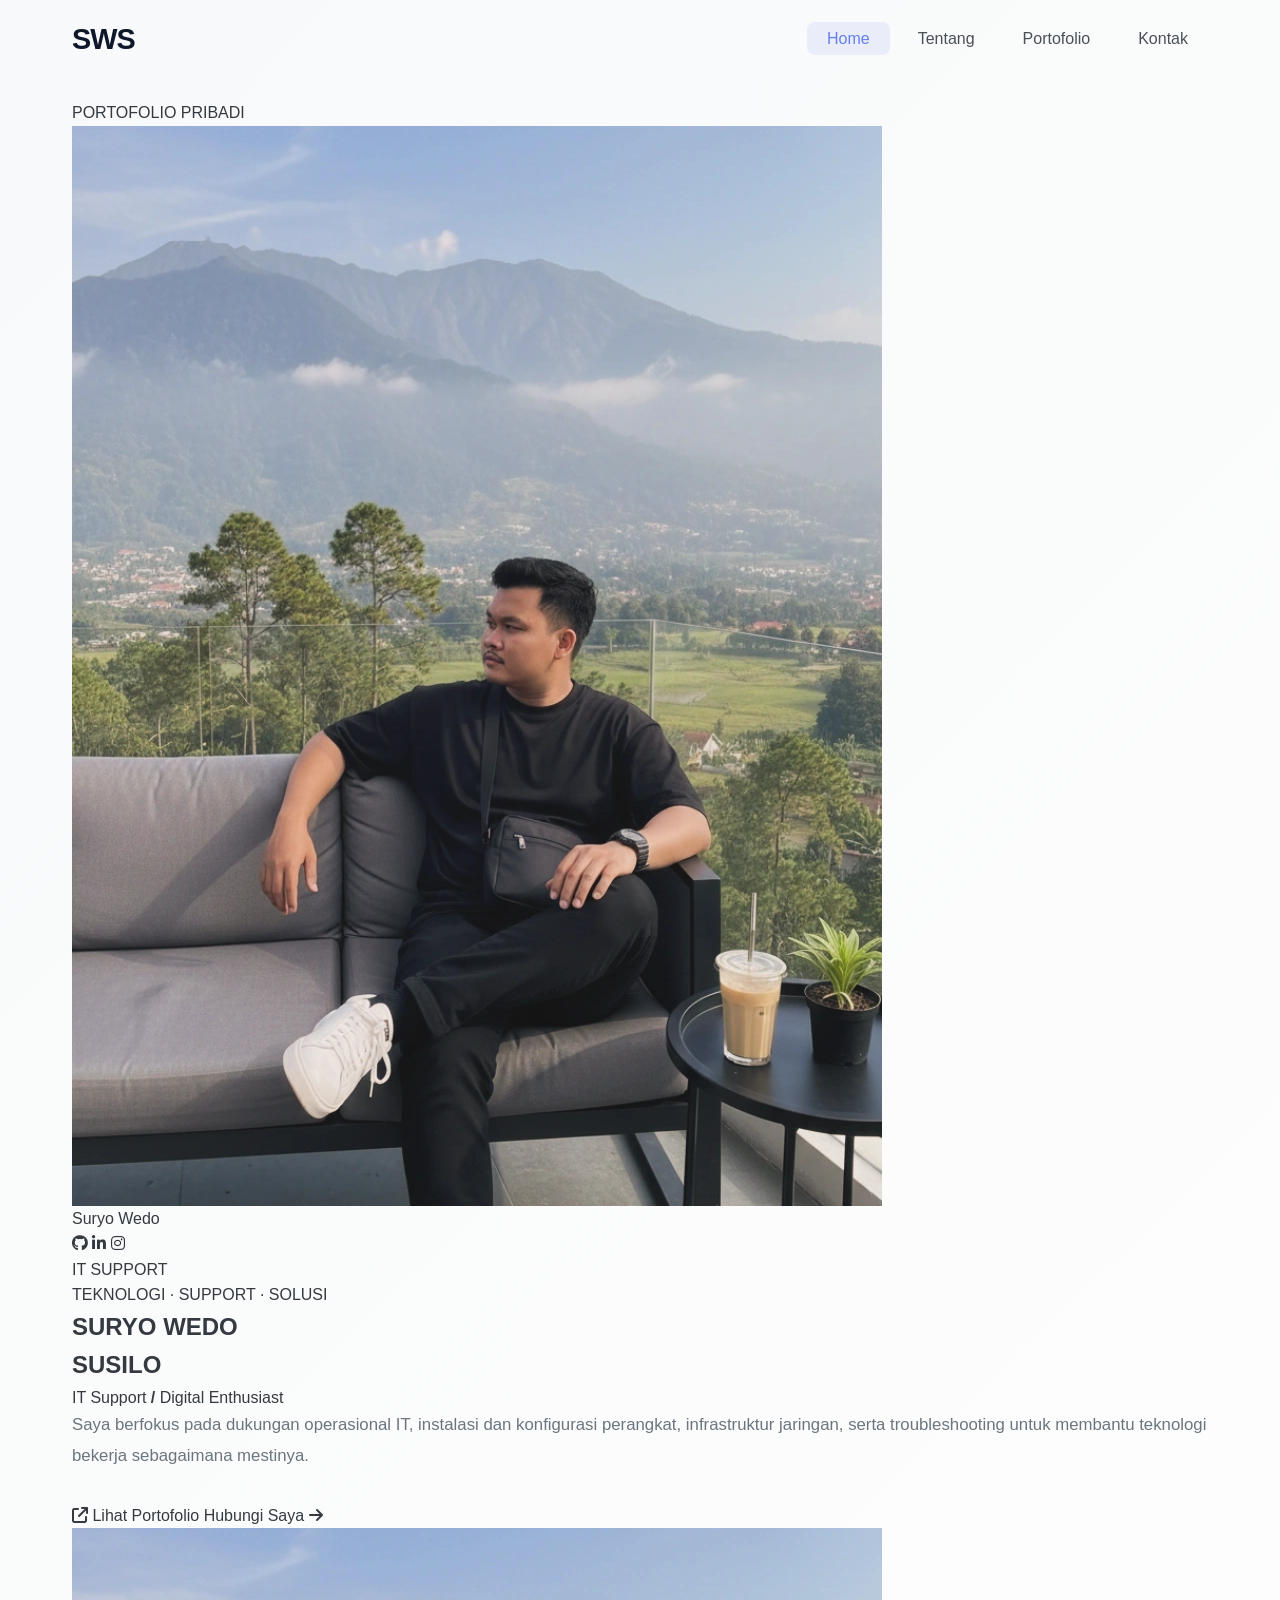
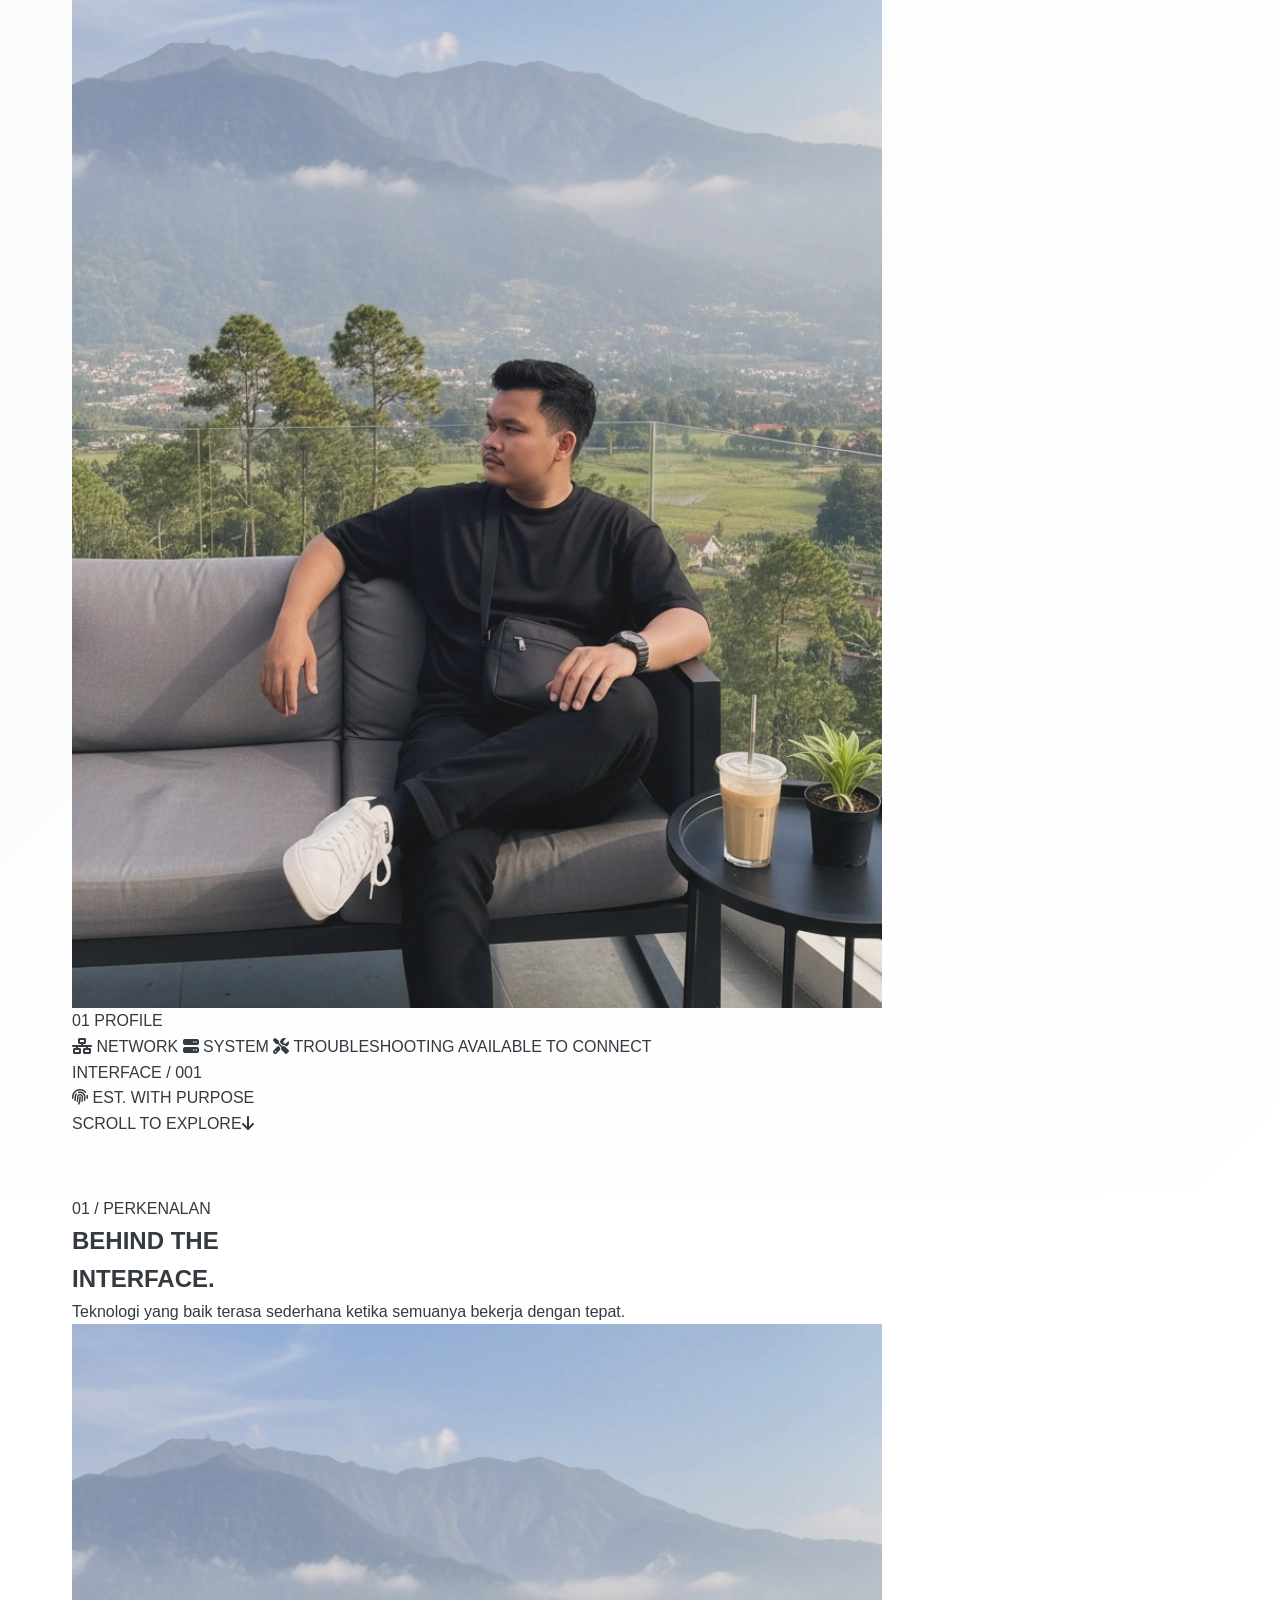
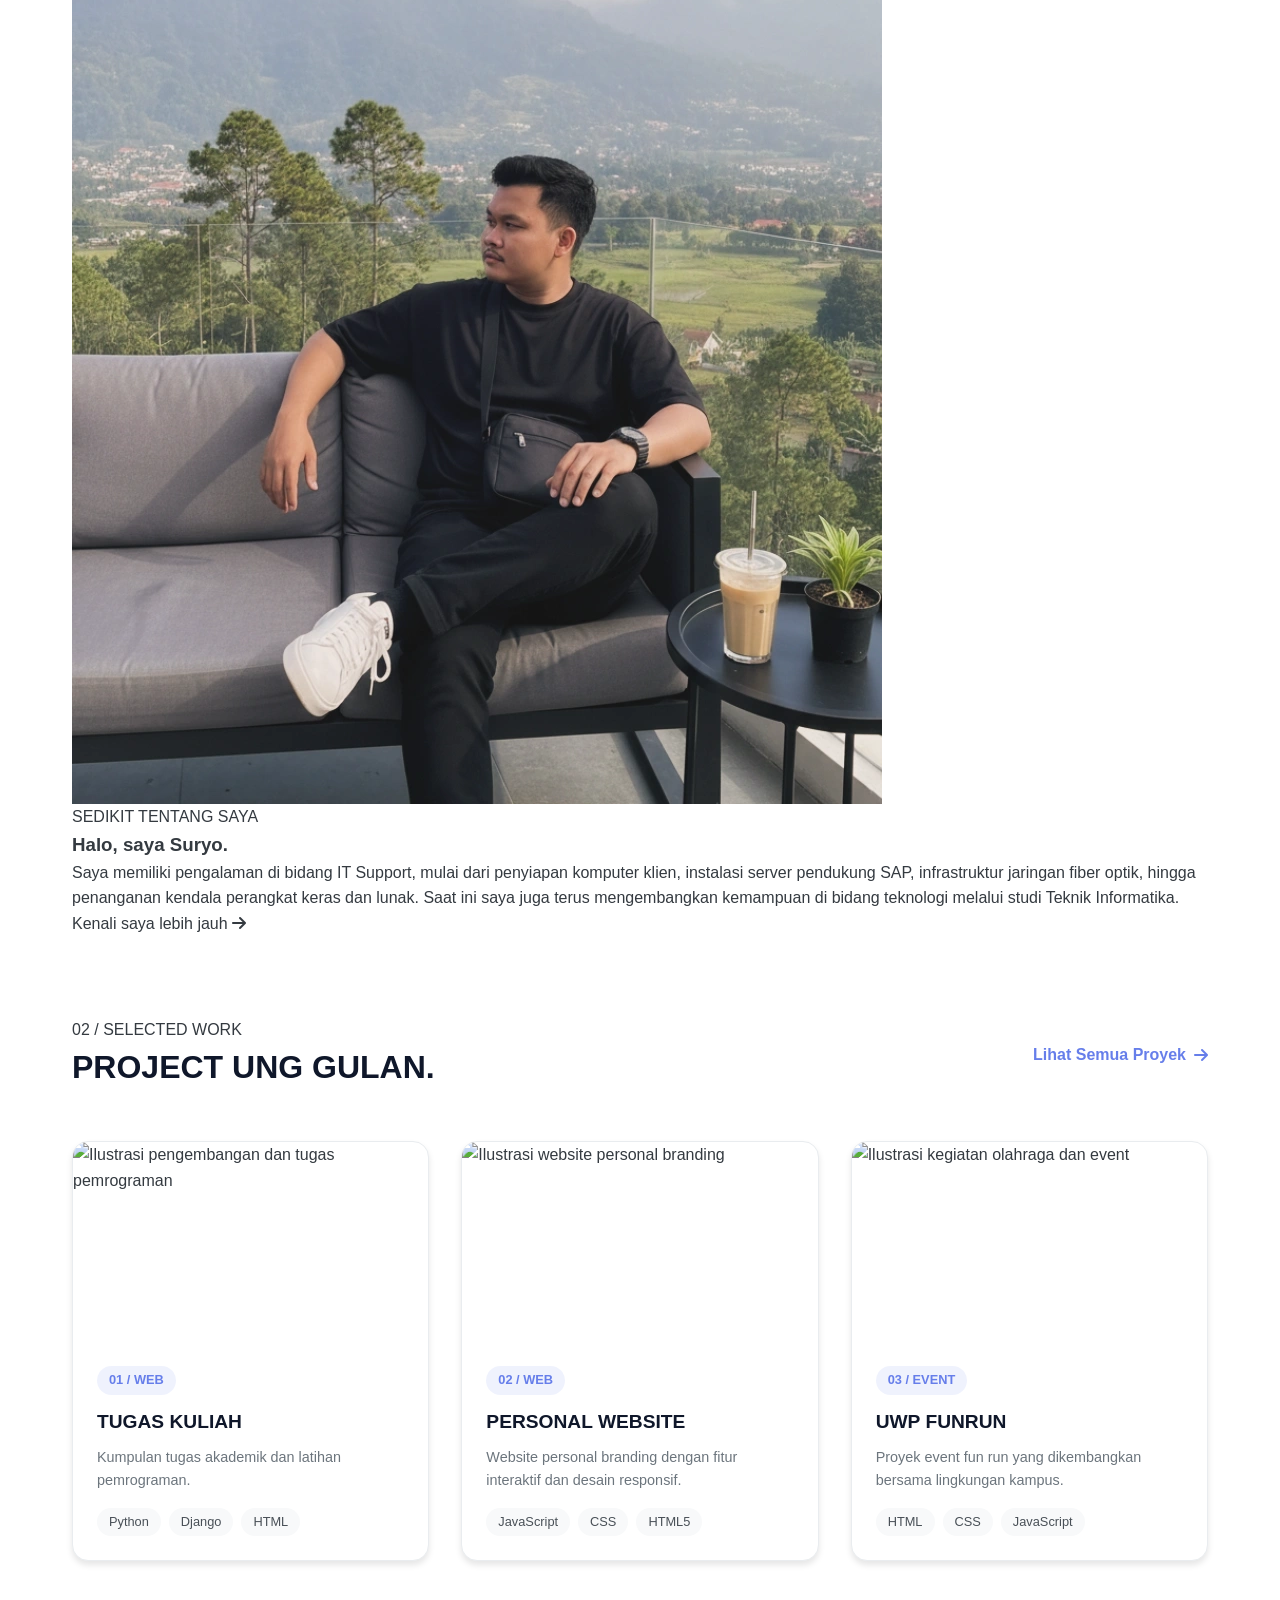
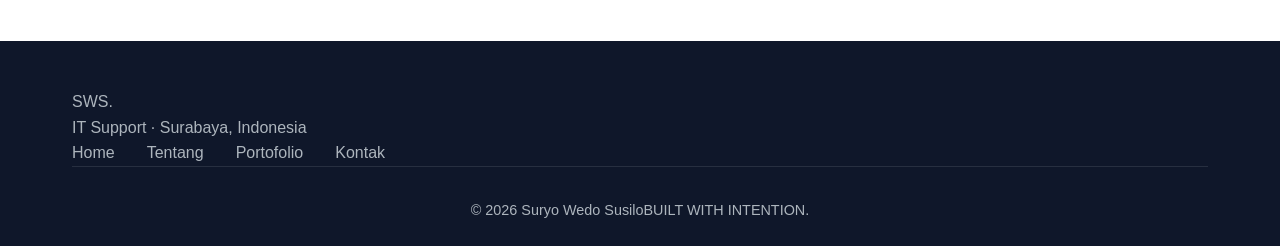
==== commit 821fb185: "Redesign homepage with personal portfolio interface" ====
--- a/index.html
+++ b/index.html
@@ -3,20 +3,24 @@
 <head>
     <meta charset="UTF-8">
     <meta name="viewport" content="width=device-width, initial-scale=1.0">
+    <meta name="theme-color" content="#101a22">
+    <meta name="description" content="Suryo Wedo Susilo — IT Support, teknologi, dan portofolio pribadi.">
     <title>Home | Suryo Wedo Susilo</title>
     <link rel="stylesheet" href="css/style.css">
     <link rel="stylesheet" href="css/responsive.css">
     <link rel="stylesheet" href="css/animation.css">
+    <link rel="stylesheet" href="css/portfolio-interface.css">
     <link href="https://cdnjs.cloudflare.com/ajax/libs/font-awesome/6.4.0/css/all.min.css" rel="stylesheet">
-    <link href="https://fonts.googleapis.com/css2?family=Inter:wght@300;400;500;600;700;800&display=swap" rel="stylesheet">
+    <link href="https://fonts.googleapis.com/css2?family=Barlow+Condensed:wght@600;700;800;900&family=DM+Sans:wght@400;500;600;700&display=swap" rel="stylesheet">
     <base target="_self">
 </head>
-<body>
-    <!-- Navigation -->
-    <nav class="navbar scrolled" id="navbar">
+<body class="portfolio-home">
+    <div class="interface-backdrop" aria-hidden="true"></div>
+
+    <nav class="navbar scrolled" id="navbar" aria-label="Navigasi utama">
         <div class="container nav-container">
-            <a href="index.html" class="logo">SW<span class="highlight">S</span></a>
-            <button class="nav-toggle" id="navToggle" aria-label="Toggle navigation">
+            <a href="index.html" class="logo" aria-label="Suryo Wedo Susilo, beranda">S<span>W</span>S</a>
+            <button class="nav-toggle" id="navToggle" aria-label="Buka navigasi" aria-expanded="false" aria-controls="navMenu">
                 <i class="fas fa-bars"></i>
             </button>
             <ul class="nav-menu" id="navMenu">
@@ -28,150 +32,123 @@
         </div>
     </nav>
 
-    <!-- Hero -->
-    <section class="hero" id="home">
-        <div class="hero-bg" aria-hidden="true"></div>
-        <div class="container">
-            <div class="hero-content">
-                <div class="hero-text">
-                    <p class="greeting">Halo! Saya <span class="highlight">Suryo Wedo Susilo</span></p>
-                    <h1 class="hero-title">IT Support & <span class="highlight">Digital Enthusiast</span></h1>
-                    <p class="hero-subtitle" id="typingText">IT Support</p>
-                    <p class="hero-description">
-                        Saya membantu organisasi/instansi dalam instalasi, konfigurasi, troubleshooting perangkat keras & lunak,
-                        serta mendukung kelancaran operasional melalui pengelolaan IT yang rapi dan efektif.
-                    </p>
-
-                    <div class="hero-buttons">
-                        <a href="projects.html" class="btn btn-primary"><i class="fas fa-folder-open"></i> Lihat Portofolio</a>
-                        <a href="contact.html" class="btn btn-outline"><i class="fas fa-paper-plane"></i> Kontak Saya</a>
+    <main>
+        <section class="hero" id="home">
+            <div class="container interface-shell">
+                <div class="portfolio-window">
+                    <div class="window-topline">
+                        <span class="window-label">PORTOFOLIO PRIBADI</span>
+                        <div class="window-controls" aria-hidden="true"><i></i><i></i><i></i></div>
                     </div>
 
-                    <div class="social-links">
-                        <a class="social-link" href="https://github.com/suryowedossusilo-netizen" target="_self" rel="noopener noreferrer" aria-label="GitHub">
-                            <i class="fab fa-github"></i>
-                        </a>
-                        <a class="social-link" href="https://www.linkedin.com/in/suryo-wedo-susilo" target="_self" rel="noopener noreferrer" aria-label="LinkedIn">
-                            <i class="fab fa-linkedin"></i>
-                        </a>
-                        <a class="social-link" href="https://www.instagram.com/Vruimte_" target="_self" rel="noopener noreferrer" aria-label="Instagram">
-                            <i class="fab fa-instagram"></i>
-                        </a>
+                    <aside class="profile-rail" aria-label="Profil dan media sosial">
+                        <div class="rail-avatar"><img src="assets/images/profil2.jpg" alt="Foto profil Suryo Wedo Susilo"></div>
+                        <span class="rail-name">Suryo Wedo</span>
+                        <div class="rail-socials">
+                            <a href="https://github.com/suryowedossusilo-netizen" aria-label="GitHub"><i class="fab fa-github"></i></a>
+                            <a href="https://www.linkedin.com/in/suryo-wedo-susilo" aria-label="LinkedIn"><i class="fab fa-linkedin-in"></i></a>
+                            <a href="https://www.instagram.com/Vruimte_" aria-label="Instagram"><i class="fab fa-instagram"></i></a>
+                        </div>
+                        <span class="rail-caption">IT SUPPORT</span>
+                    </aside>
+
+                    <div class="hero-copy">
+                        <p class="eyebrow"><span></span> TEKNOLOGI · SUPPORT · SOLUSI</p>
+                        <h1>SURYO WEDO<br><span>SUSILO</span></h1>
+                        <p class="hero-role">IT Support <b>/</b> Digital Enthusiast</p>
+                        <p class="hero-description">Saya berfokus pada dukungan operasional IT, instalasi dan konfigurasi perangkat, infrastruktur jaringan, serta troubleshooting untuk membantu teknologi bekerja sebagaimana mestinya.</p>
+                        <div class="hero-actions">
+                            <a href="projects.html" class="interface-button primary"><i class="fas fa-arrow-up-right-from-square"></i> Lihat Portofolio</a>
+                            <a href="contact.html" class="interface-button secondary">Hubungi Saya <i class="fas fa-arrow-right"></i></a>
+                        </div>
+                    </div>
+
+                    <div class="hero-portrait">
+                        <div class="portrait-frame">
+                            <img src="assets/images/profil2.jpg" alt="Suryo Wedo Susilo" fetchpriority="high">
+                        </div>
+                        <span class="portrait-index">01 <i></i> PROFILE</span>
+                    </div>
+
+                    <div class="system-strip" aria-label="Bidang fokus">
+                        <span><i class="fas fa-network-wired"></i> NETWORK</span>
+                        <span><i class="fas fa-server"></i> SYSTEM</span>
+                        <span><i class="fas fa-screwdriver-wrench"></i> TROUBLESHOOTING</span>
+                        <span class="system-status"><i></i> AVAILABLE TO CONNECT</span>
                     </div>
                 </div>
 
-                <div class="hero-image">
-                    <div class="image-wrapper">
-                        <img src="assets/images/profil2.jpg" alt="Profil">
-                        <div class="image-border" aria-hidden="true"></div>
+                <div class="side-instrument" aria-hidden="true">
+                    <span>INTERFACE / 001</span>
+                    <div class="instrument-line"></div>
+                    <i class="fas fa-fingerprint"></i>
+                    <span>EST. WITH PURPOSE</span>
+                </div>
+                <a class="scroll-cue" href="#featured"><span>SCROLL TO EXPLORE</span><i class="fas fa-arrow-down"></i></a>
+            </div>
+        </section>
+
+        <section class="intro-section" id="intro">
+            <div class="container intro-layout">
+                <div class="intro-heading">
+                    <span class="section-kicker">01 / PERKENALAN</span>
+                    <h2>BEHIND THE<br><span>INTERFACE.</span></h2>
+                    <p>Teknologi yang baik terasa sederhana ketika semuanya bekerja dengan tepat.</p>
+                </div>
+                <div class="intro-panel">
+                    <div class="intro-photo"><img src="assets/images/profil2.jpg" alt="Potret Suryo Wedo Susilo"></div>
+                    <div class="intro-copy">
+                        <span class="mini-label">SEDIKIT TENTANG SAYA</span>
+                        <h3>Halo, saya Suryo.</h3>
+                        <p>Saya memiliki pengalaman di bidang IT Support, mulai dari penyiapan komputer klien, instalasi server pendukung SAP, infrastruktur jaringan fiber optik, hingga penanganan kendala perangkat keras dan lunak. Saat ini saya juga terus mengembangkan kemampuan di bidang teknologi melalui studi Teknik Informatika.</p>
+                        <a href="about.html" class="text-link">Kenali saya lebih jauh <i class="fas fa-arrow-right"></i></a>
                     </div>
                 </div>
             </div>
+        </section>
 
-            <div class="scroll-indicator">
-                <a href="#featured" title="Scroll to featured projects"><i class="fas fa-chevron-down"></i></a>
-            </div>
-        </div>
-    </section>
-
-    <!-- Featured / Quick section -->
-    <section class="featured-section" id="featured">
-        <div class="container">
-            <div class="section-header">
-                <h2 class="section-title">Project <span class="highlight">Unggulan</span></h2>
-                <a class="view-all" href="projects.html"><span>Lihat Semua</span><i class="fas fa-arrow-right"></i></a>
-            </div>
-
-            <div class="projects-preview" id="featuredProjects">
-                <!-- Bisa diisi oleh script lain bila ada -->
-                <article class="project-card" data-category="web">
-                    <div class="project-image">
-                        <img src="https://images.unsplash.com/photo-1517694712202-14dd9538aa97?w=800&q=80" alt="Tugas Kuliah">
-                        <div class="project-overlay"></div>
-                    </div>
-                    <div class="project-content">
-                        <span class="project-tag">Web</span>
-                        <h3 class="project-title">TUGAS KULIAH</h3>
-                        <p class="project-desc">Kumpulan tugas akademik dan latihan pemrograman.</p>
-                        <div class="project-tech">
-                            <span class="tech-badge">Python</span>
-                            <span class="tech-badge">Django</span>
-                            <span class="tech-badge">HTML</span>
-                        </div>
-                    </div>
-                </article>
-
-                <article class="project-card" data-category="web">
-                    <div class="project-image">
-                        <img src="https://images.unsplash.com/photo-1467232004584-a241de8bcf5d?w=800&q=80" alt="Personal Branding">
-                        <div class="project-overlay"></div>
-                    </div>
-                    <div class="project-content">
-                        <span class="project-tag">Web</span>
-                        <h3 class="project-title">SuryoWedossusilo Netizen</h3>
-                        <p class="project-desc">Repository personal branding dengan fitur interaktif dan desain modern.</p>
-                        <div class="project-tech">
-                            <span class="tech-badge">JavaScript</span>
-                            <span class="tech-badge">CSS</span>
-                            <span class="tech-badge">HTML5</span>
-                        </div>
-                    </div>
-                </article>
-
-                <article class="project-card" data-category="aplikasi">
-                    <div class="project-image">
-                        <img src="https://images.unsplash.com/photo-1552674605-db6ffd4facb5?w=800&q=80" alt="UWP Funrun">
-                        <div class="project-overlay"></div>
-                    </div>
-                    <div class="project-content">
-                        <span class="project-tag">Aplikasi</span>
-                        <h3 class="project-title">UWP Funrun</h3>
-                        <p class="project-desc">Aplikasi event fun run dengan fokus pada teknologi frontend modern.</p>
-                        <div class="project-tech">
-                            <span class="tech-badge">HTML</span>
-                            <span class="tech-badge">CSS</span>
-                            <span class="tech-badge">JavaScript</span>
-                        </div>
-                    </div>
-                </article>
-            </div>
-        </div>
-    </section>
-
-    <!-- Footer -->
-    <footer class="footer">
-        <div class="container">
-            <div class="footer-content">
-                <div class="footer-brand">
-                    <span class="logo">SW<span class="highlight">S</span></span>
-                    <p>IT Support Profesional & Digital Enthusiast</p>
+        <section class="featured-section" id="featured">
+            <div class="container">
+                <div class="section-header">
+                    <div><span class="section-kicker">02 / SELECTED WORK</span><h2 class="section-title">PROJECT <span>UNG GULAN.</span></h2></div>
+                    <a class="view-all" href="projects.html"><span>Lihat Semua Proyek</span><i class="fas fa-arrow-right"></i></a>
                 </div>
-                <div class="footer-links">
-                    <a href="index.html">Home</a>
-                    <a href="about.html">Tentang</a>
-                    <a href="projects.html">Portofolio</a>
-                    <a href="contact.html">Kontak</a>
-                </div>
-                <div class="footer-social">
-                    <a href="https://github.com/suryowedossusilo-netizen" target="_self" rel="noopener noreferrer" aria-label="GitHub">
-                        <i class="fab fa-github"></i>
-                    </a>
-                    <a href="https://www.linkedin.com/in/suryo-wedo-susilo" target="_self" rel="noopener noreferrer" aria-label="LinkedIn">
-                        <i class="fab fa-linkedin"></i>
-                    </a>
-                    <a href="https://www.instagram.com/Vruimte_" target="_self" rel="noopener noreferrer" aria-label="Instagram">
-                        <i class="fab fa-instagram"></i>
-                    </a>
+                <div class="projects-preview" id="featuredProjects">
+                    <article class="project-card" data-category="web">
+                        <div class="project-image"><img src="https://images.unsplash.com/photo-1517694712202-14dd9538aa97?w=800&q=80" alt="Ilustrasi pengembangan dan tugas pemrograman" loading="lazy"></div>
+                        <div class="project-content"><span class="project-tag">01 / WEB</span><h3 class="project-title">TUGAS KULIAH</h3><p class="project-desc">Kumpulan tugas akademik dan latihan pemrograman.</p><div class="project-tech"><span class="tech-badge">Python</span><span class="tech-badge">Django</span><span class="tech-badge">HTML</span></div></div>
+                    </article>
+                    <article class="project-card" data-category="web">
+                        <div class="project-image"><img src="https://images.unsplash.com/photo-1467232004584-a241de8bcf5d?w=800&q=80" alt="Ilustrasi website personal branding" loading="lazy"></div>
+                        <div class="project-content"><span class="project-tag">02 / WEB</span><h3 class="project-title">PERSONAL WEBSITE</h3><p class="project-desc">Website personal branding dengan fitur interaktif dan desain responsif.</p><div class="project-tech"><span class="tech-badge">JavaScript</span><span class="tech-badge">CSS</span><span class="tech-badge">HTML5</span></div></div>
+                    </article>
+                    <article class="project-card" data-category="aplikasi">
+                        <div class="project-image"><img src="https://images.unsplash.com/photo-1552674605-db6ffd4facb5?w=800&q=80" alt="Ilustrasi kegiatan olahraga dan event" loading="lazy"></div>
+                        <div class="project-content"><span class="project-tag">03 / EVENT</span><h3 class="project-title">UWP FUNRUN</h3><p class="project-desc">Proyek event fun run yang dikembangkan bersama lingkungan kampus.</p><div class="project-tech"><span class="tech-badge">HTML</span><span class="tech-badge">CSS</span><span class="tech-badge">JavaScript</span></div></div>
+                    </article>
                 </div>
             </div>
-            <div class="footer-bottom">
-                <p>&copy; 2024 Suryo Wedo Susilo. All rights reserved.</p>
-            </div>
+        </section>
+    </main>
+
+    <footer class="footer">
+        <div class="container footer-inner">
+            <div><span class="footer-mark">SWS<span>.</span></span><p>IT Support · Surabaya, Indonesia</p></div>
+            <div class="footer-links"><a href="index.html">Home</a><a href="about.html">Tentang</a><a href="projects.html">Portofolio</a><a href="contact.html">Kontak</a></div>
+            <div class="footer-bottom"><span>© 2026 Suryo Wedo Susilo</span><span>BUILT WITH INTENTION.</span></div>
         </div>
     </footer>
 
     <script src="js/main.js"></script>
     <script src="js/animation.js"></script>
+    <script>
+        const menuButton = document.getElementById('navToggle');
+        const menu = document.getElementById('navMenu');
+        if (menuButton && menu) {
+            menuButton.addEventListener('click', () => {
+                menuButton.setAttribute('aria-expanded', menu.classList.contains('active') ? 'false' : 'true');
+            });
+        }
+    </script>
 </body>
-</html>
-
+</html>
--- a/css/animation.css
+++ b/css/animation.css
@@ -1,8 +1,3 @@
-/* ============================================
-   ANIMATION.CSS - Animations & Effects
-   ============================================ */
-
-/* Fade In Up */
 @keyframes fadeInUp {
     from {
         opacity: 0;
@@ -16,9 +11,8 @@
 
 .fade-in-up {
     animation: fadeInUp 0.6s ease-out forwards;
-}
-
-/* Fade In Left */
+   
+}
 @keyframes fadeInLeft {
     from {
         opacity: 0;
@@ -34,7 +28,6 @@
     animation: fadeInLeft 0.6s ease-out forwards;
 }
 
-/* Fade In Right */
 @keyframes fadeInRight {
     from {
         opacity: 0;
@@ -50,7 +43,6 @@
     animation: fadeInRight 0.6s ease-out forwards;
 }
 
-/* Scale In */
 @keyframes scaleIn {
     from {
         opacity: 0;
@@ -66,7 +58,6 @@
     animation: scaleIn 0.5s ease-out forwards;
 }
 
-/* Slide In Bottom */
 @keyframes slideInBottom {
     from {
         opacity: 0;
@@ -82,7 +73,6 @@
     animation: slideInBottom 0.7s ease-out forwards;
 }
 
-/* Pulse */
 @keyframes pulse {
     0%, 100% {
         transform: scale(1);
@@ -96,7 +86,6 @@
     animation: pulse 2s ease-in-out infinite;
 }
 
-/* Float */
 @keyframes float {
     0%, 100% {
         transform: translateY(0);
@@ -110,7 +99,6 @@
     animation: float 3s ease-in-out infinite;
 }
 
-/* Shimmer */
 @keyframes shimmer {
     0% {
         background-position: -200% 0;
@@ -131,7 +119,6 @@
     animation: shimmer 2s infinite;
 }
 
-/* Gradient Border Animation */
 @keyframes gradientBorder {
     0% {
         background-position: 0% 50%;
@@ -153,7 +140,6 @@
     border-radius: 16px;
 }
 
-/* Rotate */
 @keyframes rotate {
     from {
         transform: rotate(0deg);
@@ -167,7 +153,6 @@
     animation: rotate 10s linear infinite;
 }
 
-/* Bounce In */
 @keyframes bounceIn {
     0% {
         opacity: 0;
@@ -190,7 +175,6 @@
     animation: bounceIn 0.6s ease-out forwards;
 }
 
-/* Glow */
 @keyframes glow {
     0%, 100% {
         box-shadow: 0 0 5px rgba(102, 126, 234, 0.5);
@@ -204,7 +188,6 @@
     animation: glow 2s ease-in-out infinite;
 }
 
-/* Typing Cursor */
 @keyframes blink {
     0%, 100% {
         opacity: 1;
@@ -214,7 +197,6 @@
     }
 }
 
-/* Counter Animation */
 @keyframes countUp {
     from {
         opacity: 0;
@@ -226,7 +208,6 @@
     }
 }
 
-/* Skill Bar Fill */
 @keyframes fillBar {
     from {
         width: 0;
@@ -237,7 +218,6 @@
     animation: fillBar 1.5s ease-out forwards;
 }
 
-/* Circular Progress */
 @keyframes circleProgress {
     from {
         stroke-dashoffset: 283;
@@ -248,7 +228,6 @@
     animation: circleProgress 1.5s ease-out forwards;
 }
 
-/* Card Hover Lift */
 .card-lift {
     transition: transform 0.3s ease, box-shadow 0.3s ease;
 }
@@ -258,7 +237,6 @@
     box-shadow: 0 20px 40px rgba(0, 0, 0, 0.15);
 }
 
-/* Image Zoom */
 .img-zoom {
     overflow: hidden;
 }
@@ -271,7 +249,6 @@
     transform: scale(1.1);
 }
 
-/* Button Ripple Effect */
 .btn-ripple {
     position: relative;
     overflow: hidden;
@@ -295,7 +272,6 @@
     height: 300px;
 }
 
-/* Stagger Animation Delays */
 .stagger-1 { animation-delay: 0.1s; }
 .stagger-2 { animation-delay: 0.2s; }
 .stagger-3 { animation-delay: 0.3s; }
@@ -303,7 +279,6 @@
 .stagger-5 { animation-delay: 0.5s; }
 .stagger-6 { animation-delay: 0.6s; }
 
-/* Scroll Reveal */
 .reveal {
     opacity: 0;
     transform: translateY(30px);
@@ -348,7 +323,6 @@
     transform: scale(1);
 }
 
-/* Parallax Effect */
 .parallax {
     background-attachment: fixed;
     background-position: center;
@@ -356,7 +330,6 @@
     background-size: cover;
 }
 
-/* Loading Skeleton */
 @keyframes skeleton {
     0% {
         background-position: -200px 0;
@@ -373,12 +346,10 @@
     border-radius: 4px;
 }
 
-/* Smooth Page Transitions */
 .page-transition {
     animation: fadeInUp 0.5s ease-out;
 }
 
-/* Hover Underline Effect */
 .hover-underline {
     position: relative;
 }
@@ -398,18 +369,15 @@
     width: 100%;
 }
 
-/* Magnetic Button Effect */
 .magnetic {
     transition: transform 0.2s ease;
 }
 
-/* Tilt Effect */
 .tilt {
     transform-style: preserve-3d;
     transition: transform 0.1s ease;
 }
 
-/* Glitch Effect */
 @keyframes glitch {
     0% {
         clip-path: inset(40% 0 61% 0);
@@ -463,7 +431,6 @@
     z-index: -2;
 }
 
-/* Wave Animation */
 @keyframes wave {
     0%, 100% {
         transform: translateY(0);
@@ -475,9 +442,7 @@
 
 .wave {
     animation: wave 2s ease-in-out infinite;
-}
-
-/* Progress Ring */
+
 .progress-ring {
     transform: rotate(-90deg);
 }
@@ -486,7 +451,6 @@
     transition: stroke-dashoffset 1s ease-in-out;
 }
 
-/* Notification Toast */
 @keyframes slideInRight {
     from {
         transform: translateX(100%);
@@ -517,7 +481,6 @@
     animation: slideOutRight 0.3s ease-in forwards;
 }
 
-/* Spinner */
 @keyframes spin {
     from {
         transform: rotate(0deg);
@@ -531,7 +494,6 @@
     animation: spin 1s linear infinite;
 }
 
-/* Heartbeat */
 @keyframes heartbeat {
     0%, 100% {
         transform: scale(1);
@@ -554,7 +516,6 @@
     animation: heartbeat 1.5s ease-in-out infinite;
 }
 
-/* Shake */
 @keyframes shake {
     0%, 100% { transform: translateX(0); }
     10%, 30%, 50%, 70%, 90% { transform: translateX(-5px); }
@@ -565,13 +526,11 @@
     animation: shake 0.5s ease-in-out;
 }
 
-/* Focus Ring */
 .focus-ring:focus {
     outline: none;
     box-shadow: 0 0 0 3px rgba(102, 126, 234, 0.3);
 }
 
-/* Custom Scrollbar */
 ::-webkit-scrollbar {
     width: 8px;
 }
@@ -589,8 +548,7 @@
     background: var(--gray-500);
 }
 
-/* Selection Color */
 ::selection {
     background: rgba(102, 126, 234, 0.3);
     color: var(--dark);
-}+}
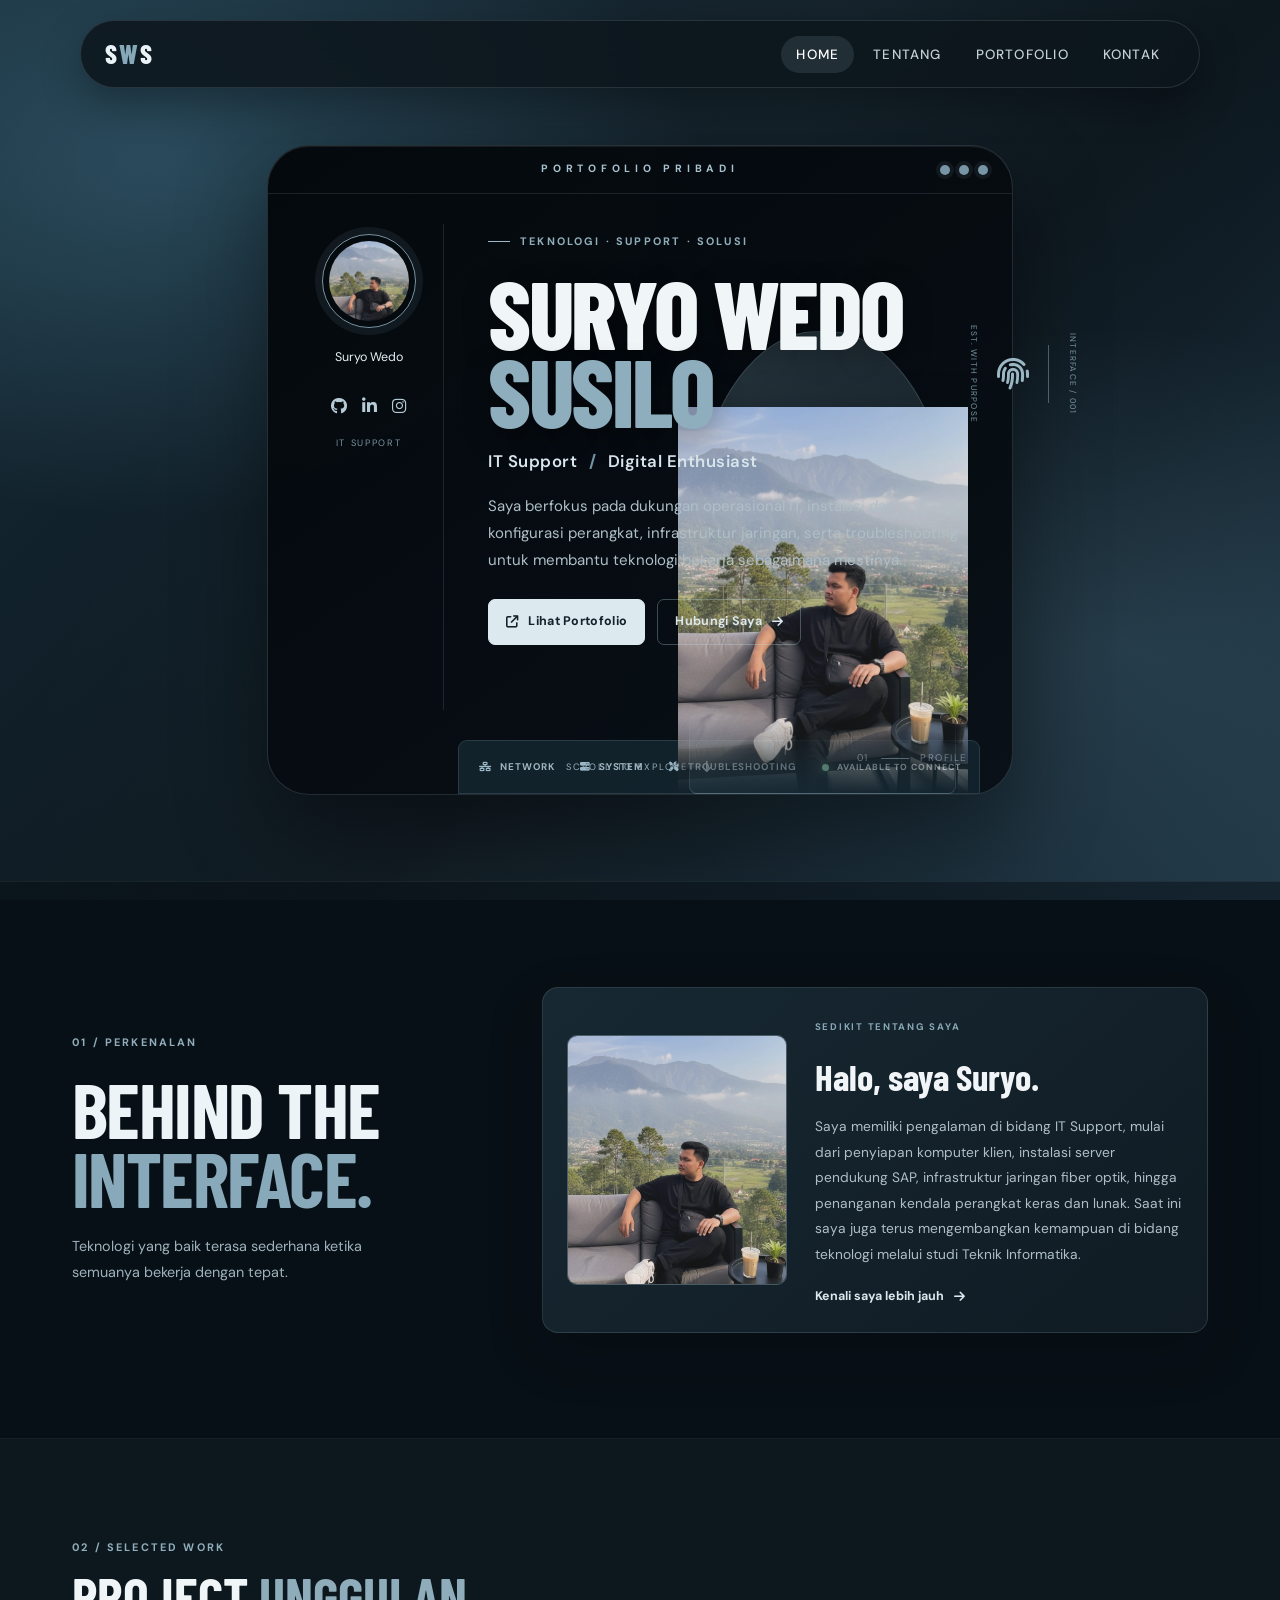
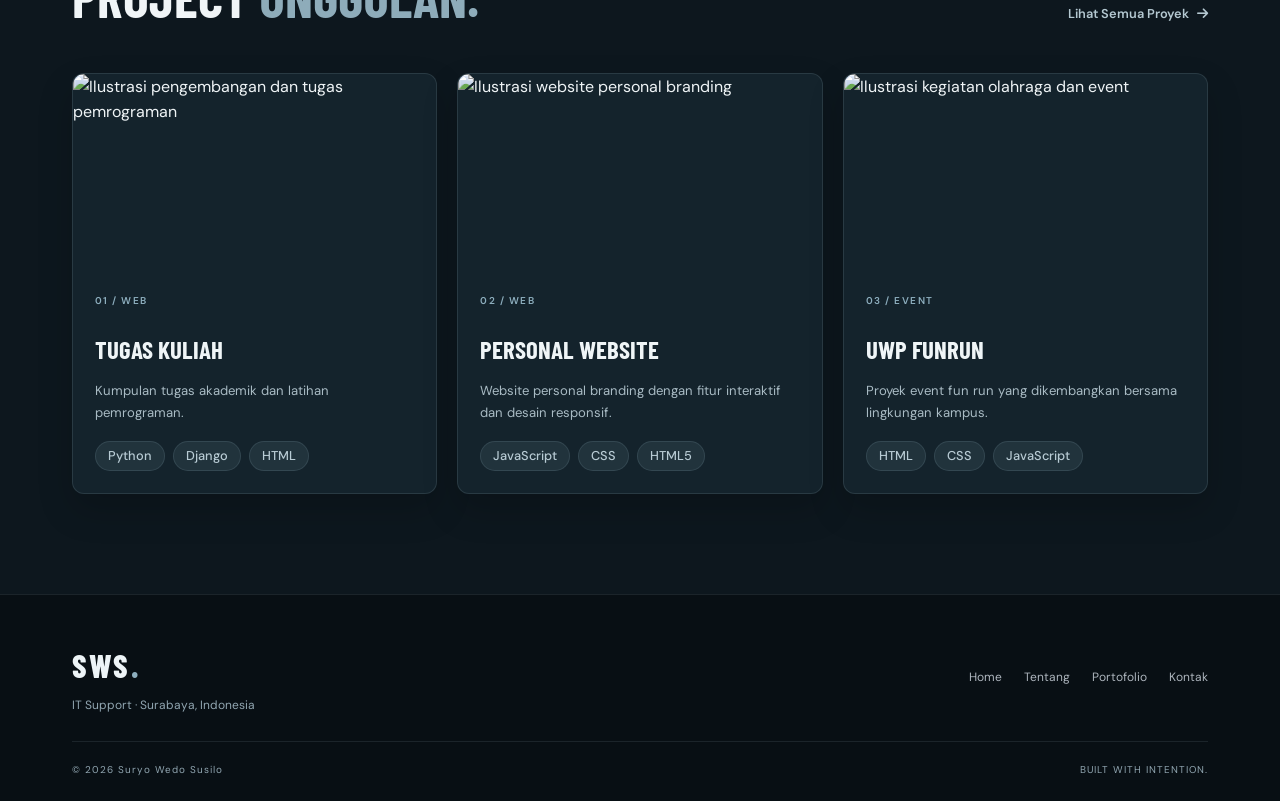
==== commit e54b98bc: "Polish homepage labels and mobile navigation accessibility" ====
--- a/index.html
+++ b/index.html
@@ -110,7 +110,7 @@
         <section class="featured-section" id="featured">
             <div class="container">
                 <div class="section-header">
-                    <div><span class="section-kicker">02 / SELECTED WORK</span><h2 class="section-title">PROJECT <span>UNG GULAN.</span></h2></div>
+                    <div><span class="section-kicker">02 / SELECTED WORK</span><h2 class="section-title">PROJECT <span>UNGGULAN.</span></h2></div>
                     <a class="view-all" href="projects.html"><span>Lihat Semua Proyek</span><i class="fas fa-arrow-right"></i></a>
                 </div>
                 <div class="projects-preview" id="featuredProjects">
@@ -146,7 +146,7 @@
         const menu = document.getElementById('navMenu');
         if (menuButton && menu) {
             menuButton.addEventListener('click', () => {
-                menuButton.setAttribute('aria-expanded', menu.classList.contains('active') ? 'false' : 'true');
+                menuButton.setAttribute('aria-expanded', menu.classList.contains('active') ? 'true' : 'false');
             });
         }
     </script>
--- a/css/portfolio-interface.css
+++ b/css/portfolio-interface.css
@@ -0,0 +1,158 @@
+/* Portfolio interface — home page only */
+body.portfolio-home{--ink:#080d12;--panel:#101a22;--panel-soft:#172630;--steel:#a9c3d1;--mist:#d7e5ec;--muted:#91a6b1;background:#0b141b;color:#edf4f7;font-family:'DM Sans',sans-serif}
+.portfolio-home .interface-backdrop{position:fixed;inset:0;z-index:-2;background:radial-gradient(ellipse at 12% 18%,rgba(73,125,150,.42),transparent 34%),radial-gradient(ellipse at 88% 72%,rgba(81,119,137,.26),transparent 35%),linear-gradient(135deg,#172c38,#0b151c 58%,#203746)}
+.portfolio-home .interface-backdrop:after{content:"";position:absolute;inset:0;background:linear-gradient(115deg,transparent 20%,rgba(210,232,242,.035) 50%,transparent 80%);pointer-events:none}
+.portfolio-home .navbar{top:20px;left:50%;right:auto;transform:translateX(-50%);width:min(1120px,calc(100% - 48px));padding:0;background:rgba(13,22,29,.88);border:1px solid rgba(198,221,232,.14);border-radius:50px;box-shadow:0 14px 40px rgba(0,0,0,.3);backdrop-filter:blur(18px)}
+.portfolio-home .navbar.scrolled{padding:0;background:rgba(13,22,29,.88);box-shadow:0 14px 40px rgba(0,0,0,.3)}
+.portfolio-home .nav-container{min-height:66px;padding:0 24px}
+.portfolio-home .logo{font-family:'Barlow Condensed',sans-serif;color:#eaf3f7;font-size:1.65rem;letter-spacing:2px}
+.portfolio-home .logo span{color:#86a9ba}
+.portfolio-home .nav-menu{gap:4px}
+.portfolio-home .nav-menu a{color:#c3d0d7;font-size:.84rem;letter-spacing:.09em;text-transform:uppercase;padding:10px 15px;border-radius:30px}
+.portfolio-home .nav-menu a:hover,.portfolio-home .nav-menu a.active{color:#fff;background:rgba(170,202,218,.13)}
+.portfolio-home .nav-toggle{color:#e8f1f5}
+.portfolio-home .hero{min-height:880px;padding:145px 0 86px;background:transparent;overflow:hidden}
+.portfolio-home .hero-bg{display:none}
+.portfolio-home .interface-shell{position:relative;max-width:1180px}
+.portfolio-home .portfolio-window{position:relative;min-height:650px;padding:42px 54px 74px 220px;background:linear-gradient(145deg,rgba(4,8,12,.98),rgba(9,16,22,.97));border:1px solid rgba(190,220,233,.16);border-radius:42px;box-shadow:0 35px 90px rgba(0,0,0,.42),inset 0 1px rgba(255,255,255,.08);overflow:visible}
+.portfolio-home .window-topline{position:absolute;top:0;left:0;right:0;height:48px;border-bottom:1px solid rgba(190,220,233,.12);display:flex;align-items:center;justify-content:center}
+.portfolio-home .window-label{font-size:.66rem;font-weight:700;letter-spacing:.45em;color:#a8c2cf}
+.portfolio-home .window-controls{position:absolute;right:24px;display:flex;gap:9px}
+.portfolio-home .window-controls i{width:10px;height:10px;border-radius:50%;background:#7795a4;box-shadow:0 0 0 4px rgba(119,149,164,.1)}
+.portfolio-home .profile-rail{position:absolute;left:26px;top:78px;bottom:84px;width:150px;border-right:1px solid rgba(190,220,233,.12);display:flex;align-items:center;flex-direction:column;padding:10px 18px}
+.portfolio-home .rail-avatar{width:94px;height:94px;padding:6px;border:1px solid #7895a4;border-radius:50%;box-shadow:0 0 0 7px rgba(126,160,178,.1)}
+.portfolio-home .rail-avatar img{width:100%;height:100%;object-fit:cover;object-position:center 25%;border-radius:50%}
+.portfolio-home .rail-name{margin-top:20px;font-size:.78rem;color:#e6f0f4;white-space:nowrap}
+.portfolio-home .rail-socials{display:flex;gap:15px;margin-top:25px}
+.portfolio-home .rail-socials a{color:#b5cbd5;font-size:1.05rem}
+.portfolio-home .rail-socials a:hover{color:#fff}
+.portfolio-home .rail-caption{margin-top:16px;color:#7894a2;font-size:.58rem;letter-spacing:.18em}
+.portfolio-home .hero-copy{position:relative;z-index:3;max-width:530px;padding-top:45px}
+.portfolio-home .eyebrow,.portfolio-home .section-kicker{display:flex;align-items:center;gap:10px;color:#91aebb;font-size:.68rem;font-weight:700;letter-spacing:.2em}
+.portfolio-home .eyebrow span{width:22px;height:1px;background:#9bb9c7}
+.portfolio-home .hero-title{font-family:'Barlow Condensed',sans-serif}
+.portfolio-home .hero-copy h1{font-family:'Barlow Condensed',sans-serif;font-size:clamp(4.2rem,7.4vw,7.1rem);font-weight:800;line-height:.82;letter-spacing:-.025em;color:#f0f5f7;margin:24px 0 18px;text-shadow:0 8px 28px rgba(0,0,0,.35)}
+.portfolio-home .hero-copy h1 span{color:#8faebd}
+.portfolio-home .hero-role{font-size:1.05rem;font-weight:600;color:#d8e5eb;letter-spacing:.03em}
+.portfolio-home .hero-role b{color:#7393a3;padding:0 7px}
+.portfolio-home .hero-description{max-width:470px;margin:18px 0 25px;color:#aebfc7;font-size:.94rem;line-height:1.8}
+.portfolio-home .hero-actions{display:flex;gap:12px;flex-wrap:wrap}
+.portfolio-home .interface-button{display:inline-flex;align-items:center;gap:10px;padding:12px 17px;border-radius:7px;font-size:.78rem;font-weight:700;letter-spacing:.025em;transition:background .2s,border-color .2s,transform .2s}
+.portfolio-home .interface-button:hover{transform:translateY(-2px)}
+.portfolio-home .interface-button.primary{background:#dce9ef;color:#12212a;border:1px solid #dce9ef}
+.portfolio-home .interface-button.primary:hover{background:#fff}
+.portfolio-home .interface-button.secondary{border:1px solid rgba(190,220,233,.3);color:#dce8ed}
+.portfolio-home .interface-button.secondary:hover{background:rgba(190,220,233,.1)}
+.portfolio-home .hero-portrait{position:absolute;z-index:2;right:44px;bottom:0;width:min(39%,390px);height:84%;display:flex;align-items:flex-end;justify-content:center;pointer-events:none}
+.portfolio-home .portrait-frame{position:relative;width:100%;height:100%;display:flex;align-items:flex-end;justify-content:center}
+.portfolio-home .portrait-frame:before{content:"";position:absolute;inset:15% 4% 0;border-radius:48% 48% 8px 8px;background:linear-gradient(145deg,rgba(125,164,183,.28),rgba(18,39,51,.2));border:1px solid rgba(195,223,235,.17)}
+.portfolio-home .portrait-frame img{position:relative;z-index:1;width:100%;height:100%;object-fit:contain;object-position:center bottom;filter:drop-shadow(0 18px 25px rgba(0,0,0,.35));mask-image:linear-gradient(to bottom,#000 0%,#000 86%,transparent 100%)}
+.portfolio-home .portrait-index{position:absolute;right:0;bottom:28px;color:#a4bbc6;font-size:.61rem;letter-spacing:.16em}
+.portfolio-home .portrait-index i{display:inline-block;width:28px;height:1px;background:#8aa8b6;vertical-align:middle;margin:0 7px}
+.portfolio-home .system-strip{position:absolute;bottom:0;left:190px;right:32px;min-height:54px;padding:0 20px;display:flex;align-items:center;gap:25px;background:rgba(21,37,47,.9);border:1px solid rgba(181,211,225,.14);border-radius:9px 9px 0 0;color:#9fb5bf;font-size:.61rem;font-weight:700;letter-spacing:.1em}
+.portfolio-home .system-strip span{display:flex;align-items:center;gap:8px;white-space:nowrap}
+.portfolio-home .system-strip i{color:#9ab9c8}
+.portfolio-home .system-strip .system-status{margin-left:auto;color:#b6c9d1;font-size:.55rem}
+.portfolio-home .system-status i{width:7px;height:7px;border-radius:50%;background:#83c2a5;box-shadow:0 0 10px rgba(131,194,165,.6)}
+.portfolio-home .side-instrument{position:absolute;right:-34px;top:180px;display:flex;align-items:center;flex-direction:column;gap:17px;color:#7895a4;font-size:.52rem;letter-spacing:.15em;writing-mode:vertical-rl}
+.portfolio-home .side-instrument i{font-size:2rem;color:#9bb7c4;writing-mode:horizontal-tb}
+.portfolio-home .instrument-line{height:58px;width:1px;background:rgba(167,197,210,.4)}
+.portfolio-home .scroll-cue{position:absolute;bottom:20px;left:50%;transform:translateX(-50%);display:flex;align-items:center;gap:14px;color:#9ab1bd;font-size:.58rem;letter-spacing:.2em}
+.portfolio-home .scroll-cue i{font-size:.8rem}
+.portfolio-home .intro-section{padding:105px 0;background:rgba(7,14,19,.48);border-top:1px solid rgba(189,216,228,.08);border-bottom:1px solid rgba(189,216,228,.08)}
+.portfolio-home .intro-layout{display:grid;grid-template-columns:.75fr 1.25fr;gap:70px;align-items:center}
+.portfolio-home .intro-heading h2{font-family:'Barlow Condensed',sans-serif;font-size:clamp(3.3rem,6vw,5.5rem);line-height:.9;letter-spacing:-.02em;margin:22px 0;color:#edf4f7}
+.portfolio-home .intro-heading h2 span{color:#87a9b9}
+.portfolio-home .intro-heading p{max-width:300px;color:#9fb2bc;font-size:.9rem;line-height:1.8}
+.portfolio-home .intro-panel{display:grid;grid-template-columns:220px 1fr;gap:28px;align-items:center;padding:24px;background:linear-gradient(140deg,#172832,#101b23);border:1px solid rgba(185,214,227,.14);border-radius:16px;box-shadow:0 20px 55px rgba(0,0,0,.2)}
+.portfolio-home .intro-photo{height:250px;overflow:hidden;border-radius:10px;border:1px solid rgba(191,218,230,.3)}
+.portfolio-home .intro-photo img{width:100%;height:100%;object-fit:cover;object-position:center 25%}
+.portfolio-home .mini-label{font-size:.6rem;letter-spacing:.18em;color:#88a7b6;font-weight:700}
+.portfolio-home .intro-copy h3{font-family:'Barlow Condensed',sans-serif;font-size:2.3rem;color:#f1f5f7;margin:9px 0}
+.portfolio-home .intro-copy p{font-size:.86rem;line-height:1.85;color:#aebfc7}
+.portfolio-home .text-link{display:inline-flex;gap:10px;align-items:center;margin-top:20px;color:#dce8ed;font-size:.78rem;font-weight:700}
+.portfolio-home .text-link:hover{color:#9fc2d2}
+.portfolio-home .featured-section{padding:100px 0;background:#0d171e}
+.portfolio-home .featured-section .section-header{align-items:end}
+.portfolio-home .section-title{font-family:'Barlow Condensed',sans-serif;font-size:3.4rem;line-height:1;color:#f0f5f7;margin-top:14px}
+.portfolio-home .section-title span{color:#8eacba}
+.portfolio-home .view-all{color:#b4c8d1;font-size:.8rem}
+.portfolio-home .projects-preview{grid-template-columns:repeat(3,minmax(0,1fr));gap:20px}
+.portfolio-home .project-card{background:#14232c;border:1px solid rgba(183,212,224,.13);border-radius:12px;box-shadow:0 16px 35px rgba(0,0,0,.18);overflow:hidden}
+.portfolio-home .project-card:hover{transform:translateY(-5px);box-shadow:0 22px 40px rgba(0,0,0,.28)}
+.portfolio-home .project-image{height:190px}
+.portfolio-home .project-image img{filter:saturate(.72);transition:transform .5s,filter .5s}
+.portfolio-home .project-card:hover .project-image img{filter:saturate(1);transform:scale(1.035)}
+.portfolio-home .project-overlay{display:none}
+.portfolio-home .project-content{padding:22px}
+.portfolio-home .project-tag{color:#8eafbf;background:transparent;padding:0;font-size:.62rem;letter-spacing:.15em}
+.portfolio-home .project-title{font-family:'Barlow Condensed',sans-serif;color:#eff5f7;font-size:1.55rem;margin:10px 0}
+.portfolio-home .project-desc{color:#a9bbc4;font-size:.82rem;line-height:1.7}
+.portfolio-home .tech-badge{background:rgba(157,190,205,.1);border:1px solid rgba(157,190,205,.14);color:#b8cbd4}
+.portfolio-home .footer{padding:45px 0 24px;background:#080f14;border-top:1px solid rgba(190,220,233,.1);color:#91a6b1}
+.portfolio-home .footer-inner{display:grid;grid-template-columns:1fr 1fr;gap:25px}
+.portfolio-home .footer-mark{font-family:'Barlow Condensed',sans-serif;font-size:2rem;font-weight:800;letter-spacing:.08em;color:#edf4f7}
+.portfolio-home .footer-mark span{color:#8eafbf}
+.portfolio-home .footer-inner p{font-size:.75rem;margin-top:5px}
+.portfolio-home .footer-links{display:flex;justify-content:flex-end;gap:22px;align-items:center;font-size:.75rem}
+.portfolio-home .footer-links a:hover{color:#fff}
+.portfolio-home .footer-bottom{grid-column:1/-1;padding-top:20px;border-top:1px solid rgba(190,220,233,.1);display:flex;justify-content:space-between;font-size:.62rem;letter-spacing:.1em}
+.portfolio-home .back-to-top{display:none}
+@media(max-width:900px){
+ .portfolio-home .hero{min-height:auto;padding:125px 0 80px}
+ .portfolio-home .portfolio-window{min-height:650px;padding:45px 34px 80px 185px}
+ .portfolio-home .profile-rail{left:18px;width:135px}
+ .portfolio-home .hero-copy h1{font-size:clamp(3.7rem,8vw,5.5rem)}
+ .portfolio-home .hero-portrait{right:20px;width:38%;height:70%;opacity:.86}
+ .portfolio-home .system-strip{left:170px;gap:14px;flex-wrap:wrap;padding:12px 15px}
+ .portfolio-home .system-strip .system-status{display:none}
+ .portfolio-home .side-instrument{display:none}
+ .portfolio-home .intro-layout{grid-template-columns:1fr;gap:35px}
+}
+@media(max-width:640px){
+ .portfolio-home .navbar{top:10px;width:calc(100% - 24px);border-radius:18px}
+ .portfolio-home .nav-container{min-height:58px;padding:0 16px}
+ .portfolio-home .nav-toggle{display:block}
+ .portfolio-home .nav-menu{position:absolute;top:calc(100% + 9px);left:0;right:0;display:none;flex-direction:column;padding:10px;background:rgba(12,22,29,.97);border:1px solid rgba(190,220,233,.15);border-radius:15px;box-shadow:0 18px 35px rgba(0,0,0,.3)}
+ .portfolio-home .nav-menu.active{display:flex}
+ .portfolio-home .nav-menu a{display:block;padding:12px 14px}
+ .portfolio-home .hero{padding:95px 0 65px}
+ .portfolio-home .portfolio-window{min-height:0;padding:30px 20px 20px;border-radius:25px;overflow:hidden}
+ .portfolio-home .window-topline{height:40px}
+ .portfolio-home .window-label{font-size:.52rem;letter-spacing:.25em}
+ .portfolio-home .window-controls{right:15px;gap:6px}
+ .portfolio-home .window-controls i{width:7px;height:7px}
+ .portfolio-home .profile-rail{position:relative;inset:auto;width:100%;height:auto;border:0;padding:28px 0 8px;display:flex;flex-direction:row;justify-content:flex-start;gap:12px}
+ .portfolio-home .rail-avatar{width:48px;height:48px;padding:3px;box-shadow:none}
+ .portfolio-home .rail-name{margin:0;font-size:.72rem}
+ .portfolio-home .rail-socials{margin:0 0 0 auto;gap:12px}
+ .portfolio-home .rail-caption{display:none}
+ .portfolio-home .hero-copy{padding:25px 0 0}
+ .portfolio-home .eyebrow{font-size:.54rem;letter-spacing:.12em}
+ .portfolio-home .hero-copy h1{font-size:clamp(3.35rem,15vw,5.2rem);margin:17px 0 12px}
+ .portfolio-home .hero-role{font-size:.85rem}
+ .portfolio-home .hero-description{font-size:.8rem;line-height:1.7;margin:13px 0 18px;max-width:100%}
+ .portfolio-home .hero-actions{gap:8px}
+ .portfolio-home .interface-button{font-size:.68rem;padding:10px 12px}
+ .portfolio-home .hero-portrait{position:relative;right:auto;bottom:auto;width:75%;height:310px;margin:24px auto 0;opacity:1}
+ .portfolio-home .portrait-index{right:0;bottom:10px}
+ .portfolio-home .system-strip{position:relative;left:auto;right:auto;bottom:auto;margin:14px -5px -5px;padding:13px 10px;min-height:0;display:grid;grid-template-columns:1fr 1fr;gap:12px;border-radius:8px;font-size:.53rem}
+ .portfolio-home .system-strip span{white-space:normal}
+ .portfolio-home .scroll-cue{bottom:20px;font-size:.5rem}
+ .portfolio-home .intro-section,.portfolio-home .featured-section{padding:65px 0}
+ .portfolio-home .intro-heading h2{font-size:3.7rem}
+ .portfolio-home .intro-panel{grid-template-columns:1fr;gap:18px;padding:16px}
+ .portfolio-home .intro-photo{height:260px;max-width:260px;width:100%;margin:auto}
+ .portfolio-home .intro-copy h3{font-size:2rem}
+ .portfolio-home .intro-copy p{font-size:.8rem}
+ .portfolio-home .featured-section .section-header{align-items:flex-start;flex-direction:column;gap:15px}
+ .portfolio-home .section-title{font-size:2.8rem}
+ .portfolio-home .projects-preview{grid-template-columns:1fr;gap:16px}
+ .portfolio-home .project-image{height:190px}
+ .portfolio-home .footer-inner{grid-template-columns:1fr;text-align:center}
+ .portfolio-home .footer-links{justify-content:center;flex-wrap:wrap;gap:15px}
+ .portfolio-home .footer-bottom{gap:10px;flex-direction:column;align-items:center}
+}
+@media(prefers-reduced-motion:reduce){
+ .portfolio-home *, .portfolio-home *:before, .portfolio-home *:after{scroll-behavior:auto!important;animation-duration:.01ms!important;animation-iteration-count:1!important;transition-duration:.01ms!important}
+}
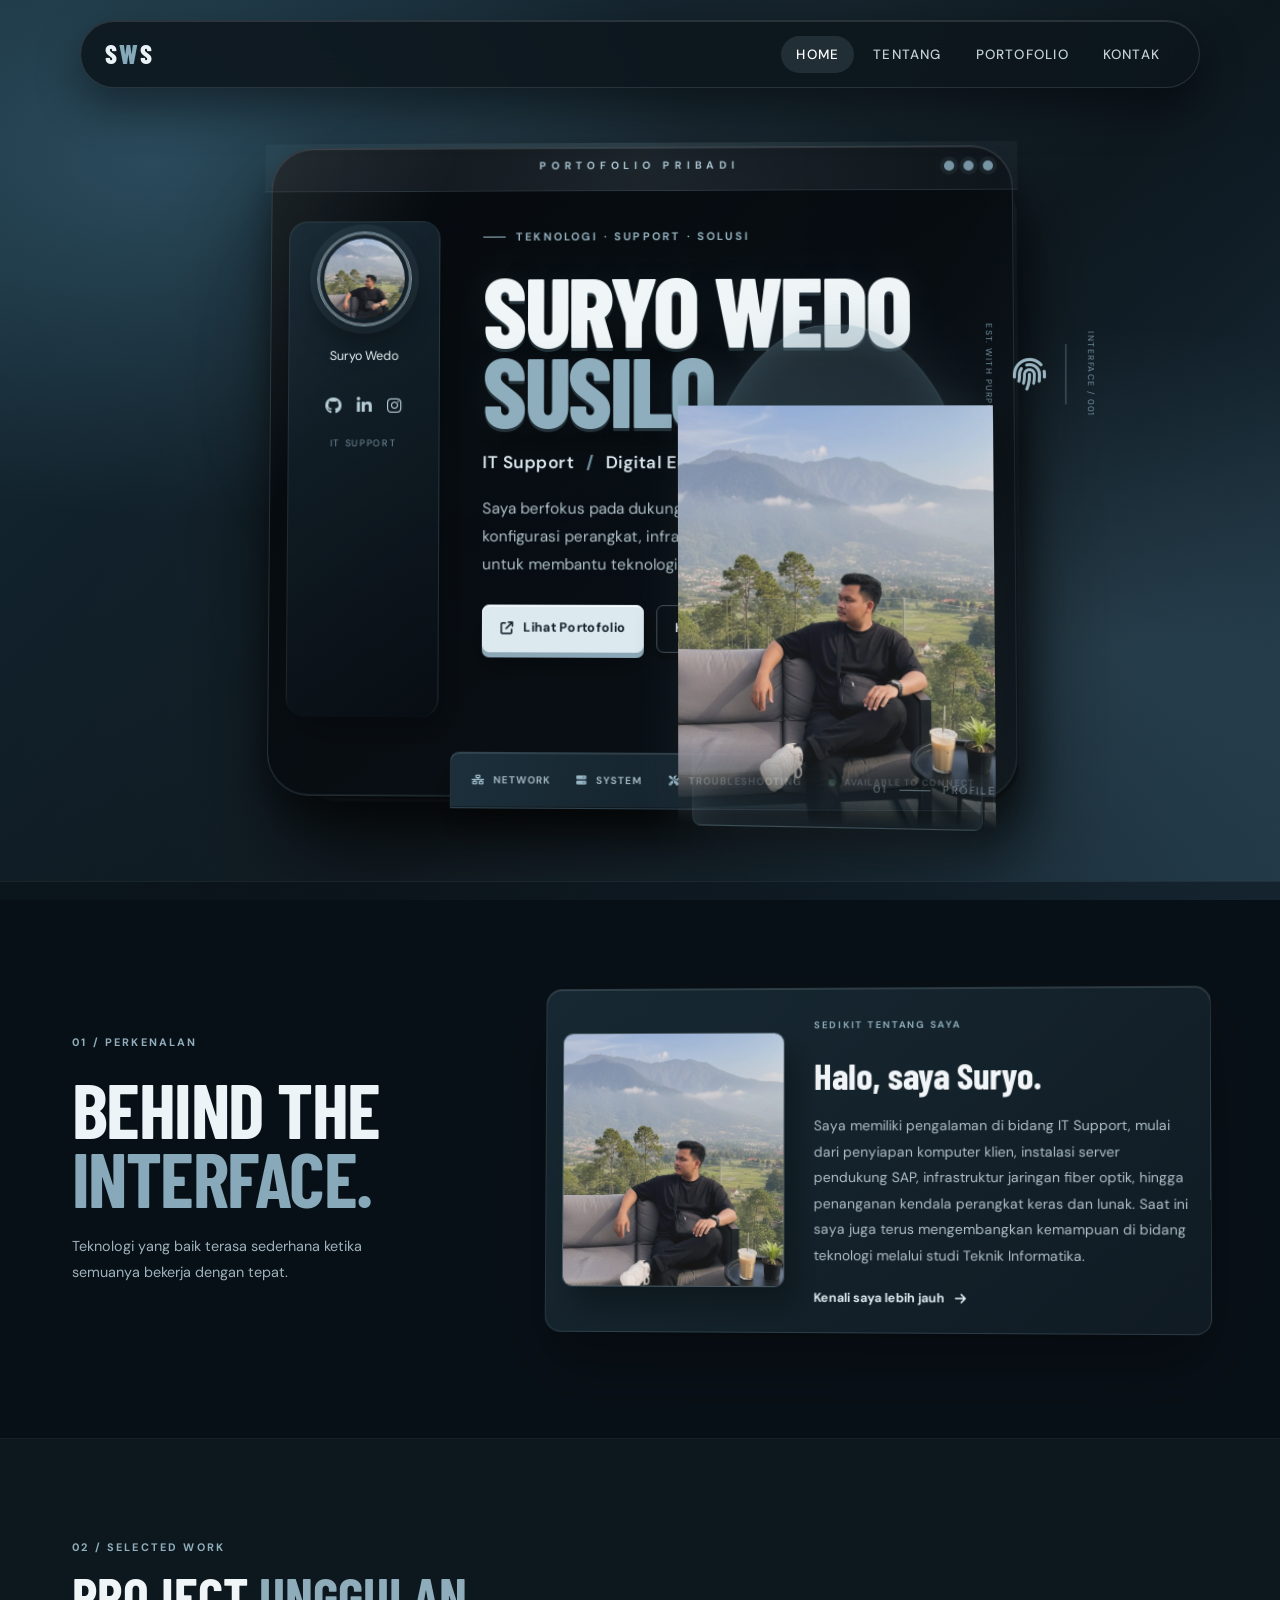
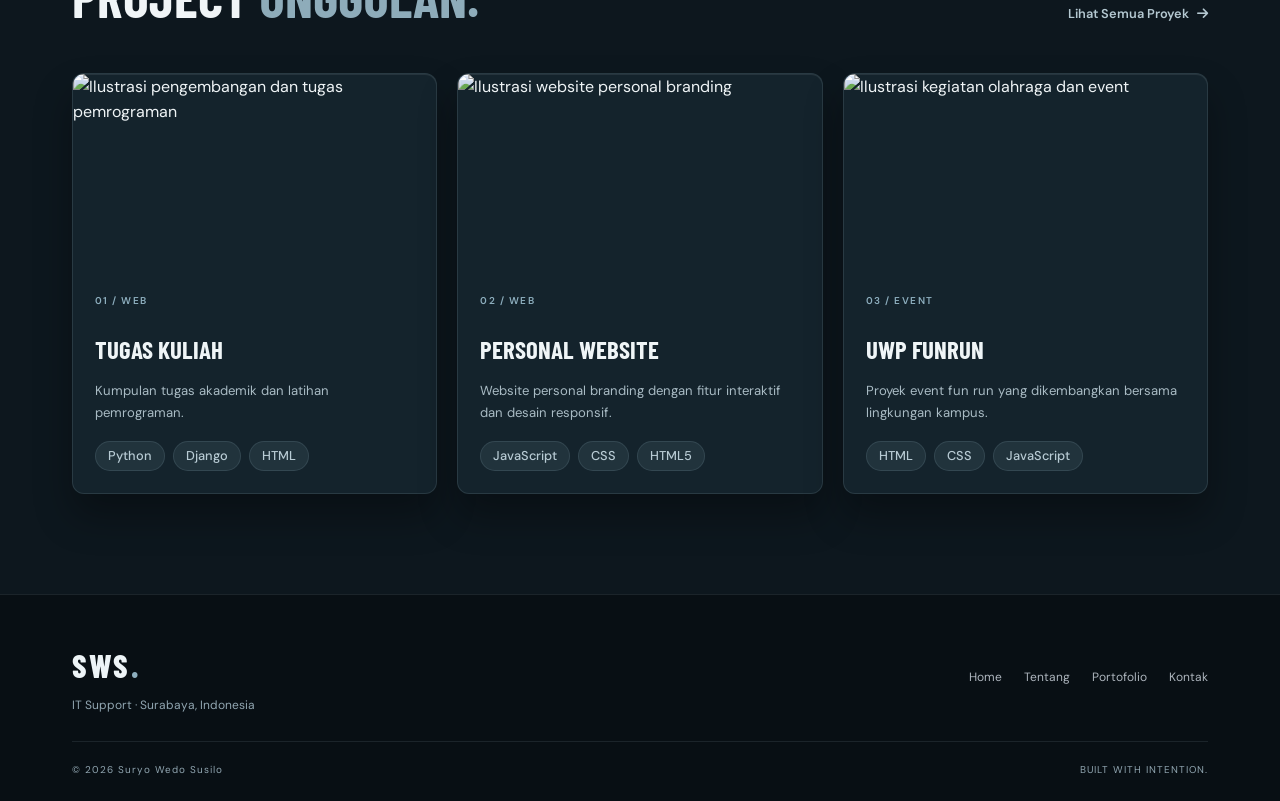
==== commit bf6e407c: "Bust cached portfolio stylesheet for 3D update" ====
--- a/index.html
+++ b/index.html
@@ -9,7 +9,7 @@
     <link rel="stylesheet" href="css/style.css">
     <link rel="stylesheet" href="css/responsive.css">
     <link rel="stylesheet" href="css/animation.css">
-    <link rel="stylesheet" href="css/portfolio-interface.css">
+    <link rel="stylesheet" href="css/portfolio-interface.css?v=20261101-3d">
     <link href="https://cdnjs.cloudflare.com/ajax/libs/font-awesome/6.4.0/css/all.min.css" rel="stylesheet">
     <link href="https://fonts.googleapis.com/css2?family=Barlow+Condensed:wght@600;700;800;900&family=DM+Sans:wght@400;500;600;700&display=swap" rel="stylesheet">
     <base target="_self">
--- a/css/portfolio-interface.css
+++ b/css/portfolio-interface.css
@@ -155,4 +155,117 @@
 }
 @media(prefers-reduced-motion:reduce){
  .portfolio-home *, .portfolio-home *:before, .portfolio-home *:after{scroll-behavior:auto!important;animation-duration:.01ms!important;animation-iteration-count:1!important;transition-duration:.01ms!important}
-}+}
+
+/* === 3D DEPTH PASS: layered surfaces, perspective and foreground portrait === */
+.portfolio-home .hero{
+    perspective:1600px;
+    perspective-origin:50% 42%;
+    isolation:isolate;
+}
+.portfolio-home .interface-shell{transform-style:preserve-3d}
+.portfolio-home .portfolio-window{
+    transform-style:preserve-3d;
+    transform:rotateX(2deg) rotateY(-1.5deg);
+    box-shadow:
+        0 55px 100px rgba(0,0,0,.55),
+        0 18px 35px rgba(0,0,0,.38),
+        inset 0 1px 0 rgba(255,255,255,.13),
+        inset 0 -1px 0 rgba(111,157,178,.12);
+    transition:transform .65s cubic-bezier(.2,.75,.25,1),box-shadow .65s ease;
+}
+.portfolio-home .portfolio-window:before{
+    content:"";
+    position:absolute;
+    z-index:-1;
+    inset:18px -15px -18px 15px;
+    border-radius:inherit;
+    background:linear-gradient(145deg,rgba(120,165,187,.2),rgba(18,37,49,.05) 42%,rgba(0,0,0,.58));
+    border:1px solid rgba(184,218,232,.12);
+    transform:translateZ(-55px);
+    filter:blur(1px);
+    box-shadow:0 35px 55px rgba(0,0,0,.35);
+}
+.portfolio-home .portfolio-window:after{
+    content:"";
+    position:absolute;
+    pointer-events:none;
+    inset:0;
+    border-radius:inherit;
+    background:linear-gradient(118deg,rgba(225,245,255,.11),transparent 18%,transparent 68%,rgba(118,166,189,.09));
+    transform:translateZ(3px);
+}
+.portfolio-home .window-topline{transform:translateZ(28px);background:linear-gradient(90deg,rgba(180,215,231,.04),rgba(180,215,231,.12),rgba(180,215,231,.04))}
+.portfolio-home .profile-rail{
+    transform:translateZ(35px);
+    background:linear-gradient(145deg,rgba(28,49,62,.72),rgba(7,13,18,.3));
+    border-radius:18px;
+    box-shadow:12px 18px 35px rgba(0,0,0,.24),inset 1px 1px rgba(255,255,255,.08);
+}
+.portfolio-home .rail-avatar{box-shadow:0 0 0 7px rgba(126,160,178,.1),0 14px 28px rgba(0,0,0,.4),inset 0 0 0 2px rgba(255,255,255,.35)}
+.portfolio-home .hero-copy{transform:translateZ(48px)}
+.portfolio-home .hero-copy h1{text-shadow:0 3px 0 rgba(90,120,135,.35),0 12px 26px rgba(0,0,0,.5),0 0 35px rgba(142,184,204,.12)}
+.portfolio-home .hero-portrait{
+    transform:translateZ(115px) rotateY(-3deg);
+    filter:drop-shadow(18px 24px 22px rgba(0,0,0,.48));
+}
+.portfolio-home .portrait-frame:before{
+    transform:translateZ(-25px) rotateY(7deg);
+    box-shadow:0 0 55px rgba(119,169,192,.17),inset 0 0 35px rgba(173,213,231,.12);
+}
+.portfolio-home .portrait-frame img{
+    filter:drop-shadow(0 24px 26px rgba(0,0,0,.48)) drop-shadow(0 0 22px rgba(131,177,198,.12));
+}
+.portfolio-home .system-strip{
+    transform:translateZ(52px);
+    box-shadow:0 18px 32px rgba(0,0,0,.38),inset 0 1px rgba(255,255,255,.1),inset 0 -1px rgba(0,0,0,.35);
+    background:linear-gradient(110deg,rgba(28,48,60,.97),rgba(11,20,27,.98));
+}
+.portfolio-home .side-instrument{transform:translateZ(65px)}
+.portfolio-home .interface-button{box-shadow:0 7px 0 rgba(0,0,0,.22),0 12px 22px rgba(0,0,0,.2)}
+.portfolio-home .interface-button.primary{box-shadow:0 5px 0 #8ca7b5,0 12px 25px rgba(0,0,0,.32),inset 0 1px rgba(255,255,255,.9)}
+.portfolio-home .intro-panel{
+    transform:perspective(1100px) rotateY(-2deg) rotateX(1deg);
+    transform-style:preserve-3d;
+    box-shadow:0 32px 65px rgba(0,0,0,.38),inset 0 1px rgba(255,255,255,.12);
+}
+.portfolio-home .intro-photo{transform:translateZ(24px);box-shadow:12px 18px 28px rgba(0,0,0,.32)}
+.portfolio-home .intro-copy{transform:translateZ(16px)}
+.portfolio-home .project-card{
+    transform:perspective(900px) rotateX(1deg) translateZ(0);
+    box-shadow:0 22px 38px rgba(0,0,0,.32),inset 0 1px rgba(255,255,255,.08);
+    transition:transform .35s ease,box-shadow .35s ease,border-color .35s ease;
+}
+.portfolio-home .project-card:hover{
+    transform:perspective(900px) rotateX(-2deg) rotateY(-1deg) translateY(-8px) translateZ(18px);
+    box-shadow:0 35px 55px rgba(0,0,0,.42),inset 0 1px rgba(255,255,255,.12);
+    border-color:rgba(176,214,231,.32);
+}
+.portfolio-home .navbar{transform:translateX(-50%) translateZ(70px);box-shadow:0 18px 45px rgba(0,0,0,.42),inset 0 1px rgba(255,255,255,.12)}
+.portfolio-home .intro-section,.portfolio-home .featured-section{perspective:1200px}
+.portfolio-home .interface-backdrop:before{
+    content:"";
+    position:absolute;
+    inset:0;
+    background:radial-gradient(ellipse at 48% 42%,rgba(137,186,207,.16),transparent 43%);
+    filter:blur(30px);
+}
+@media(max-width:900px){
+    .portfolio-home .portfolio-window{transform:rotateX(1deg)}
+    .portfolio-home .hero-portrait{transform:translateZ(70px)}
+}
+@media(max-width:640px){
+    .portfolio-home .hero{perspective:1000px}
+    .portfolio-home .portfolio-window{transform:none;transform-style:preserve-3d}
+    .portfolio-home .portfolio-window:before{inset:10px -5px -10px 5px;transform:translateZ(-25px)}
+    .portfolio-home .profile-rail{transform:translateZ(14px)}
+    .portfolio-home .hero-copy{transform:translateZ(20px)}
+    .portfolio-home .hero-portrait{transform:translateZ(42px)}
+    .portfolio-home .system-strip{transform:translateZ(18px)}
+    .portfolio-home .intro-panel{transform:none}
+    .portfolio-home .intro-photo,.portfolio-home .intro-copy{transform:none}
+    .portfolio-home .project-card,.portfolio-home .project-card:hover{transform:none}
+}
+@media(prefers-reduced-motion:reduce){
+    .portfolio-home .portfolio-window,.portfolio-home .project-card{transform:none!important;transition:none!important}
+}
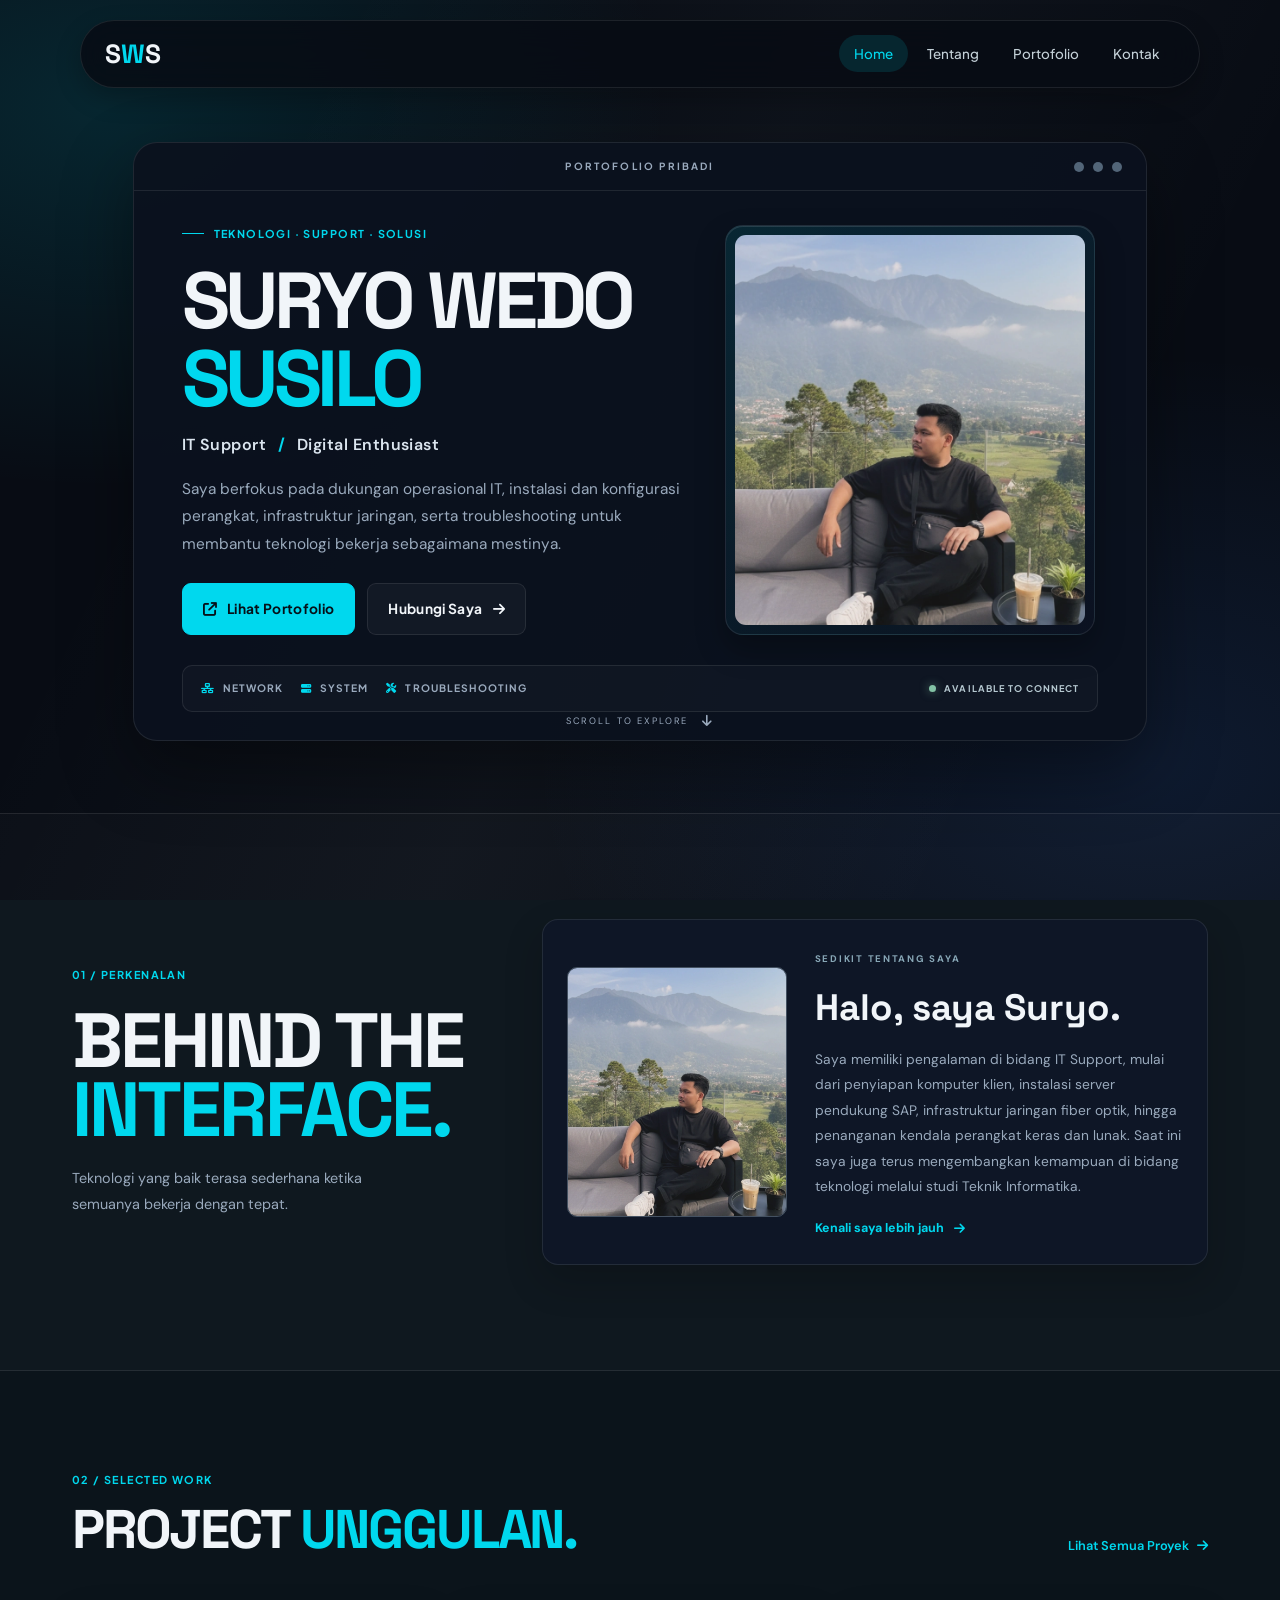
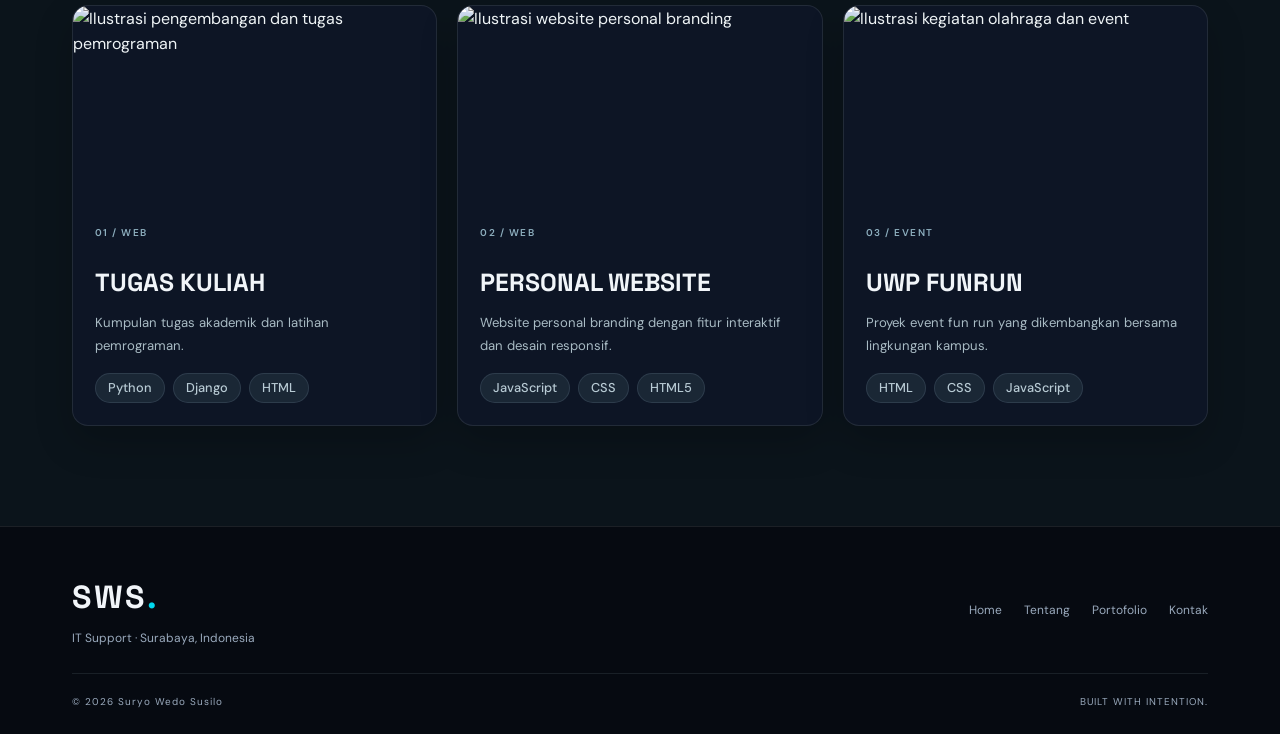
==== commit 1bef591b: "Apply glass theme to portfolio home" ====
--- a/index.html
+++ b/index.html
@@ -13,6 +13,10 @@
     <link href="https://cdnjs.cloudflare.com/ajax/libs/font-awesome/6.4.0/css/all.min.css" rel="stylesheet">
     <link href="https://fonts.googleapis.com/css2?family=Barlow+Condensed:wght@600;700;800;900&family=DM+Sans:wght@400;500;600;700&display=swap" rel="stylesheet">
     <base target="_self">
+    <link rel="preconnect" href="https://fonts.googleapis.com">
+    <link rel="preconnect" href="https://fonts.gstatic.com" crossorigin>
+    <link href="https://fonts.googleapis.com/css2?family=Plus+Jakarta+Sans:wght@400;500;600;700&family=Space+Grotesk:wght@500;600;700&display=swap" rel="stylesheet">
+    <link rel="stylesheet" href="css/theme-glass.css?v=20261102">
 </head>
 <body class="portfolio-home">
     <div class="interface-backdrop" aria-hidden="true"></div>
--- a/css/portfolio-interface.css
+++ b/css/portfolio-interface.css
@@ -157,115 +157,510 @@
  .portfolio-home *, .portfolio-home *:before, .portfolio-home *:after{scroll-behavior:auto!important;animation-duration:.01ms!important;animation-iteration-count:1!important;transition-duration:.01ms!important}
 }
 
-/* === 3D DEPTH PASS: layered surfaces, perspective and foreground portrait === */
+/* === Visual recovery: clean composition and restrained depth === */
+.portfolio-home{
+    --ink:#0b1218;
+    --panel:#111e27;
+    --panel-raised:#192b36;
+    --steel:#a8c1cd;
+    --text:#edf3f5;
+    --muted:#aebdc4;
+}
+.portfolio-home .interface-backdrop{
+    background:
+      radial-gradient(ellipse at 78% 20%,rgba(104,145,164,.18),transparent 38%),
+      linear-gradient(145deg,#1a303b 0%,#0d1921 48%,#142630 100%);
+}
+.portfolio-home .navbar{
+    box-shadow:0 10px 26px rgba(0,0,0,.24);
+    backdrop-filter:blur(12px);
+}
 .portfolio-home .hero{
-    perspective:1600px;
-    perspective-origin:50% 42%;
-    isolation:isolate;
-}
-.portfolio-home .interface-shell{transform-style:preserve-3d}
+    min-height:0;
+    padding:132px 0 72px;
+    overflow:visible;
+}
+.portfolio-home .interface-shell{max-width:1120px}
 .portfolio-home .portfolio-window{
-    transform-style:preserve-3d;
-    transform:rotateX(2deg) rotateY(-1.5deg);
-    box-shadow:
-        0 55px 100px rgba(0,0,0,.55),
-        0 18px 35px rgba(0,0,0,.38),
-        inset 0 1px 0 rgba(255,255,255,.13),
-        inset 0 -1px 0 rgba(111,157,178,.12);
-    transition:transform .65s cubic-bezier(.2,.75,.25,1),box-shadow .65s ease;
-}
-.portfolio-home .portfolio-window:before{
-    content:"";
-    position:absolute;
-    z-index:-1;
-    inset:18px -15px -18px 15px;
-    border-radius:inherit;
-    background:linear-gradient(145deg,rgba(120,165,187,.2),rgba(18,37,49,.05) 42%,rgba(0,0,0,.58));
-    border:1px solid rgba(184,218,232,.12);
-    transform:translateZ(-55px);
-    filter:blur(1px);
-    box-shadow:0 35px 55px rgba(0,0,0,.35);
-}
-.portfolio-home .portfolio-window:after{
-    content:"";
-    position:absolute;
-    pointer-events:none;
-    inset:0;
-    border-radius:inherit;
-    background:linear-gradient(118deg,rgba(225,245,255,.11),transparent 18%,transparent 68%,rgba(118,166,189,.09));
-    transform:translateZ(3px);
-}
-.portfolio-home .window-topline{transform:translateZ(28px);background:linear-gradient(90deg,rgba(180,215,231,.04),rgba(180,215,231,.12),rgba(180,215,231,.04))}
+    display:grid;
+    grid-template-columns:minmax(0,1.12fr) minmax(270px,.88fr);
+    grid-template-areas:"copy portrait";
+    align-items:center;
+    gap:28px;
+    min-height:590px;
+    padding:92px 48px 86px 190px;
+    border-radius:30px;
+    background:linear-gradient(145deg,#0c151c 0%,#101d26 100%);
+    border:1px solid rgba(188,215,226,.17);
+    box-shadow:0 24px 60px rgba(0,0,0,.32),inset 0 1px rgba(255,255,255,.07);
+}
+.portfolio-home .window-topline{height:48px}
 .portfolio-home .profile-rail{
-    transform:translateZ(35px);
-    background:linear-gradient(145deg,rgba(28,49,62,.72),rgba(7,13,18,.3));
+    left:24px;top:78px;bottom:78px;width:140px;
+}
+.portfolio-home .hero-copy{
+    grid-area:copy;
+    max-width:560px;
+    padding:0;
+    align-self:center;
+}
+.portfolio-home .hero-copy h1{
+    font-size:clamp(4rem,6.6vw,6.3rem);
+    line-height:.88;
+    margin:22px 0 18px;
+    text-shadow:0 3px 14px rgba(0,0,0,.3);
+}
+.portfolio-home .hero-description{max-width:510px}
+.portfolio-home .hero-portrait{
+    grid-area:portrait;
+    position:relative;
+    inset:auto;
+    width:100%;
+    height:440px;
+    max-height:100%;
+    opacity:1;
+    align-self:center;
+    overflow:visible;
+}
+.portfolio-home .portrait-frame{
+    width:100%;
+    height:100%;
+    padding:9px;
+    overflow:hidden;
+    border:1px solid rgba(194,220,231,.24);
     border-radius:18px;
-    box-shadow:12px 18px 35px rgba(0,0,0,.24),inset 1px 1px rgba(255,255,255,.08);
-}
-.portfolio-home .rail-avatar{box-shadow:0 0 0 7px rgba(126,160,178,.1),0 14px 28px rgba(0,0,0,.4),inset 0 0 0 2px rgba(255,255,255,.35)}
-.portfolio-home .hero-copy{transform:translateZ(48px)}
-.portfolio-home .hero-copy h1{text-shadow:0 3px 0 rgba(90,120,135,.35),0 12px 26px rgba(0,0,0,.5),0 0 35px rgba(142,184,204,.12)}
-.portfolio-home .hero-portrait{
-    transform:translateZ(115px) rotateY(-3deg);
-    filter:drop-shadow(18px 24px 22px rgba(0,0,0,.48));
-}
-.portfolio-home .portrait-frame:before{
-    transform:translateZ(-25px) rotateY(7deg);
-    box-shadow:0 0 55px rgba(119,169,192,.17),inset 0 0 35px rgba(173,213,231,.12);
-}
+    background:linear-gradient(145deg,#263e4b,#101c24);
+    box-shadow:0 14px 30px rgba(0,0,0,.28),inset 0 1px rgba(255,255,255,.12);
+}
+.portfolio-home .portrait-frame:before{display:none}
 .portfolio-home .portrait-frame img{
-    filter:drop-shadow(0 24px 26px rgba(0,0,0,.48)) drop-shadow(0 0 22px rgba(131,177,198,.12));
+    width:100%;
+    height:100%;
+    object-fit:cover;
+    object-position:center 52%;
+    border-radius:11px;
+    mask-image:none;
+    filter:saturate(.88) contrast(1.02);
+}
+.portfolio-home .portrait-index{
+    right:16px;
+    bottom:16px;
+    padding:8px 11px;
+    border-radius:4px;
+    color:#e4edf1;
+    background:rgba(8,17,23,.82);
+    backdrop-filter:blur(8px);
 }
 .portfolio-home .system-strip{
-    transform:translateZ(52px);
-    box-shadow:0 18px 32px rgba(0,0,0,.38),inset 0 1px rgba(255,255,255,.1),inset 0 -1px rgba(0,0,0,.35);
-    background:linear-gradient(110deg,rgba(28,48,60,.97),rgba(11,20,27,.98));
-}
-.portfolio-home .side-instrument{transform:translateZ(65px)}
-.portfolio-home .interface-button{box-shadow:0 7px 0 rgba(0,0,0,.22),0 12px 22px rgba(0,0,0,.2)}
-.portfolio-home .interface-button.primary{box-shadow:0 5px 0 #8ca7b5,0 12px 25px rgba(0,0,0,.32),inset 0 1px rgba(255,255,255,.9)}
+    left:166px;
+    right:28px;
+    gap:clamp(12px,2vw,24px);
+    border-radius:7px;
+    background:#172833;
+}
+.portfolio-home .side-instrument{display:none}
+.portfolio-home .scroll-cue{bottom:12px}
 .portfolio-home .intro-panel{
-    transform:perspective(1100px) rotateY(-2deg) rotateX(1deg);
-    transform-style:preserve-3d;
-    box-shadow:0 32px 65px rgba(0,0,0,.38),inset 0 1px rgba(255,255,255,.12);
-}
-.portfolio-home .intro-photo{transform:translateZ(24px);box-shadow:12px 18px 28px rgba(0,0,0,.32)}
-.portfolio-home .intro-copy{transform:translateZ(16px)}
+    border-radius:12px;
+    box-shadow:0 16px 38px rgba(0,0,0,.22);
+}
 .portfolio-home .project-card{
-    transform:perspective(900px) rotateX(1deg) translateZ(0);
-    box-shadow:0 22px 38px rgba(0,0,0,.32),inset 0 1px rgba(255,255,255,.08);
-    transition:transform .35s ease,box-shadow .35s ease,border-color .35s ease;
-}
-.portfolio-home .project-card:hover{
-    transform:perspective(900px) rotateX(-2deg) rotateY(-1deg) translateY(-8px) translateZ(18px);
-    box-shadow:0 35px 55px rgba(0,0,0,.42),inset 0 1px rgba(255,255,255,.12);
-    border-color:rgba(176,214,231,.32);
-}
-.portfolio-home .navbar{transform:translateX(-50%) translateZ(70px);box-shadow:0 18px 45px rgba(0,0,0,.42),inset 0 1px rgba(255,255,255,.12)}
-.portfolio-home .intro-section,.portfolio-home .featured-section{perspective:1200px}
-.portfolio-home .interface-backdrop:before{
-    content:"";
-    position:absolute;
-    inset:0;
-    background:radial-gradient(ellipse at 48% 42%,rgba(137,186,207,.16),transparent 43%);
-    filter:blur(30px);
+    border-radius:10px;
+    box-shadow:0 12px 28px rgba(0,0,0,.18);
 }
 @media(max-width:900px){
-    .portfolio-home .portfolio-window{transform:rotateX(1deg)}
-    .portfolio-home .hero-portrait{transform:translateZ(70px)}
+    .portfolio-home .portfolio-window{
+        grid-template-columns:minmax(0,1fr) minmax(230px,.78fr);
+        gap:20px;
+        padding:88px 30px 86px 170px;
+        min-height:570px;
+    }
+    .portfolio-home .profile-rail{left:18px;width:128px}
+    .portfolio-home .hero-copy h1{font-size:clamp(3.5rem,7vw,5.2rem)}
+    .portfolio-home .hero-portrait{height:390px}
+    .portfolio-home .system-strip{left:150px;right:20px;gap:12px}
 }
 @media(max-width:640px){
-    .portfolio-home .hero{perspective:1000px}
-    .portfolio-home .portfolio-window{transform:none;transform-style:preserve-3d}
-    .portfolio-home .portfolio-window:before{inset:10px -5px -10px 5px;transform:translateZ(-25px)}
-    .portfolio-home .profile-rail{transform:translateZ(14px)}
-    .portfolio-home .hero-copy{transform:translateZ(20px)}
-    .portfolio-home .hero-portrait{transform:translateZ(42px)}
-    .portfolio-home .system-strip{transform:translateZ(18px)}
-    .portfolio-home .intro-panel{transform:none}
-    .portfolio-home .intro-photo,.portfolio-home .intro-copy{transform:none}
-    .portfolio-home .project-card,.portfolio-home .project-card:hover{transform:none}
+    .portfolio-home .hero{padding:94px 0 52px}
+    .portfolio-home .interface-shell{padding-left:12px;padding-right:12px}
+    .portfolio-home .portfolio-window{
+        display:flex;
+        flex-direction:column;
+        align-items:stretch;
+        gap:0;
+        min-height:0;
+        padding:26px 19px 18px;
+        border-radius:22px;
+        background:linear-gradient(155deg,#0d1820,#111f28);
+        box-shadow:0 16px 34px rgba(0,0,0,.3),inset 0 1px rgba(255,255,255,.07);
+    }
+    .portfolio-home .window-topline{height:38px}
+    .portfolio-home .window-label{font-size:.52rem;letter-spacing:.2em}
+    .portfolio-home .profile-rail{
+        position:relative;inset:auto;
+        width:100%;height:auto;
+        display:flex;flex-direction:row;align-items:center;
+        gap:11px;
+        padding:26px 0 8px;
+        border:0;
+    }
+    .portfolio-home .rail-avatar{width:46px;height:46px;padding:3px;flex:0 0 auto}
+    .portfolio-home .rail-name{margin:0;font-size:.76rem}
+    .portfolio-home .rail-socials{margin:0 0 0 auto;gap:11px}
+    .portfolio-home .rail-caption{display:none}
+    .portfolio-home .hero-copy{padding:25px 0 0;max-width:none}
+    .portfolio-home .eyebrow{font-size:.55rem;letter-spacing:.11em}
+    .portfolio-home .hero-copy h1{
+        font-size:clamp(3.25rem,14vw,4.8rem);
+        line-height:.87;
+        margin:17px 0 13px;
+    }
+    .portfolio-home .hero-role{font-size:.87rem}
+    .portfolio-home .hero-description{font-size:.82rem;line-height:1.72;margin:13px 0 18px}
+    .portfolio-home .hero-actions{gap:9px}
+    .portfolio-home .interface-button{font-size:.69rem;padding:11px 12px}
+    .portfolio-home .hero-portrait{
+        position:relative;
+        width:min(100%,360px);
+        height:420px;
+        margin:28px auto 0;
+        right:auto;bottom:auto;
+        overflow:visible;
+    }
+    .portfolio-home .portrait-frame{
+        width:100%;height:100%;
+        padding:7px;
+        border-radius:15px;
+        box-shadow:0 10px 22px rgba(0,0,0,.28),inset 0 1px rgba(255,255,255,.12);
+    }
+    .portfolio-home .portrait-frame img{
+        object-fit:cover;
+        object-position:center 53%;
+        border-radius:10px;
+    }
+    .portfolio-home .portrait-index{right:14px;bottom:14px}
+    .portfolio-home .system-strip{
+        position:relative;inset:auto;
+        display:grid;
+        grid-template-columns:1fr 1fr;
+        gap:12px;
+        min-height:0;
+        margin:16px 0 0;
+        padding:14px 12px;
+        border-radius:7px;
+        font-size:.54rem;
+    }
+    .portfolio-home .system-strip .system-status{display:flex;margin:0;font-size:.5rem}
+    .portfolio-home .scroll-cue{position:relative;left:auto;bottom:auto;transform:none;margin:18px auto 0;width:max-content}
+    .portfolio-home .intro-section,.portfolio-home .featured-section{padding:64px 0}
+    .portfolio-home .intro-layout{gap:26px}
+    .portfolio-home .intro-panel{grid-template-columns:1fr;padding:15px}
+    .portfolio-home .intro-photo{height:230px;max-width:240px}
+    .portfolio-home .projects-preview{grid-template-columns:1fr}
 }
 @media(prefers-reduced-motion:reduce){
-    .portfolio-home .portfolio-window,.portfolio-home .project-card{transform:none!important;transition:none!important}
-}
+    .portfolio-home .project-card,.portfolio-home .interface-button{transition:none}
+}
+
+
+/* === Fix crowded hero controls and capability labels === */
+.portfolio-home .hero-actions{
+    display:flex;
+    flex-wrap:wrap;
+    align-items:center;
+    gap:12px;
+}
+.portfolio-home .interface-button{
+    display:inline-flex;
+    align-items:center;
+    justify-content:center;
+    gap:10px;
+    min-height:52px;
+    white-space:nowrap;
+    line-height:1.2;
+    text-align:center;
+}
+.portfolio-home .portrait-index{
+    display:inline-flex;
+    align-items:center;
+    justify-content:center;
+    gap:8px;
+    width:max-content;
+    max-width:calc(100% - 24px);
+    white-space:nowrap;
+    line-height:1;
+}
+.portfolio-home .system-strip{
+    display:grid;
+    grid-template-columns:repeat(4,minmax(0,1fr));
+    align-items:center;
+    justify-items:center;
+    gap:10px;
+    padding:14px 16px;
+}
+.portfolio-home .system-strip>span{
+    display:inline-flex;
+    align-items:center;
+    justify-content:center;
+    gap:8px;
+    min-width:0;
+    white-space:nowrap;
+    line-height:1.25;
+    text-align:center;
+    font-size:clamp(.58rem,.8vw,.72rem);
+}
+.portfolio-home .system-strip>span i{flex:0 0 auto}
+.portfolio-home .system-strip .system-status{font-size:clamp(.52rem,.72vw,.66rem)}
+@media(max-width:900px){
+    .portfolio-home .system-strip{
+        grid-template-columns:repeat(2,minmax(0,1fr));
+        gap:12px 8px;
+    }
+    .portfolio-home .system-strip>span:nth-child(3),
+    .portfolio-home .system-strip>.system-status{grid-column:1/-1}
+}
+@media(max-width:640px){
+    .portfolio-home .hero-actions{
+        display:grid;
+        grid-template-columns:1fr;
+        gap:10px;
+        width:100%;
+    }
+    .portfolio-home .hero-actions .interface-button{
+        width:100%;
+        min-height:50px;
+        padding:13px 16px;
+        font-size:.78rem;
+    }
+    .portfolio-home .portrait-index{
+        right:12px;
+        bottom:12px;
+        padding:8px 10px;
+        font-size:.68rem;
+    }
+    .portfolio-home .system-strip{
+        grid-template-columns:repeat(2,minmax(0,1fr));
+        justify-items:stretch;
+        gap:12px 8px;
+        padding:14px 10px;
+    }
+    .portfolio-home .system-strip>span{
+        justify-content:flex-start;
+        white-space:normal;
+        font-size:.62rem;
+        text-align:left;
+    }
+    .portfolio-home .system-strip>span:nth-child(3),
+    .portfolio-home .system-strip>.system-status{
+        grid-column:1/-1;
+        justify-content:center;
+        white-space:nowrap;
+    }
+    .portfolio-home .system-strip .system-status{font-size:.58rem}
+}
+
+
+/* === Profile rail alignment: one consistent visual axis === */
+.portfolio-home .profile-rail{
+    display:flex;
+    flex-direction:column;
+    align-items:center;
+    justify-content:center;
+    gap:0;
+    text-align:center;
+    box-sizing:border-box;
+}
+.portfolio-home .profile-rail .rail-avatar{
+    display:block;
+    flex:0 0 auto;
+    margin:0 auto 16px;
+    box-sizing:border-box;
+}
+.portfolio-home .profile-rail .rail-avatar img{
+    display:block;
+    width:100%;
+    height:100%;
+}
+.portfolio-home .profile-rail .rail-name{
+    display:block;
+    width:100%;
+    margin:0;
+    text-align:center;
+    line-height:1.35;
+    white-space:normal;
+}
+.portfolio-home .profile-rail .rail-socials{
+    display:flex;
+    align-items:center;
+    justify-content:center;
+    width:100%;
+    gap:16px;
+    margin:18px 0 0;
+}
+.portfolio-home .profile-rail .rail-socials a{
+    display:inline-flex;
+    align-items:center;
+    justify-content:center;
+    width:28px;
+    height:28px;
+    line-height:1;
+    margin:0;
+}
+.portfolio-home .profile-rail .rail-caption{
+    display:block;
+    width:100%;
+    margin:13px 0 0;
+    text-align:center;
+    line-height:1.4;
+    white-space:nowrap;
+}
+@media(max-width:640px){
+    .portfolio-home .profile-rail{
+        display:grid;
+        grid-template-columns:48px minmax(0,1fr) auto;
+        grid-template-rows:auto auto;
+        align-items:center;
+        justify-content:stretch;
+        column-gap:12px;
+        row-gap:8px;
+        width:100%;
+        padding:24px 0 8px;
+        text-align:left;
+    }
+    .portfolio-home .profile-rail .rail-avatar{
+        grid-column:1;
+        grid-row:1;
+        width:48px;
+        height:48px;
+        margin:0;
+    }
+    .portfolio-home .profile-rail .rail-name{
+        grid-column:2;
+        grid-row:1;
+        width:auto;
+        min-width:0;
+        text-align:left;
+        font-size:.78rem;
+        overflow-wrap:anywhere;
+    }
+    .portfolio-home .profile-rail .rail-socials{
+        grid-column:3;
+        grid-row:1;
+        width:auto;
+        justify-content:flex-end;
+        gap:8px;
+        margin:0;
+    }
+    .portfolio-home .profile-rail .rail-socials a{
+        width:25px;
+        height:28px;
+        font-size:1rem;
+    }
+    .portfolio-home .profile-rail .rail-caption{
+        grid-column:1/-1;
+        grid-row:2;
+        width:100%;
+        margin:0;
+        padding-top:8px;
+        border-top:1px solid rgba(190,220,233,.12);
+        text-align:center;
+        font-size:.55rem;
+        letter-spacing:.16em;
+    }
+}
+@media(max-width:360px){
+    .portfolio-home .profile-rail{
+        grid-template-columns:42px minmax(0,1fr);
+        column-gap:10px;
+    }
+    .portfolio-home .profile-rail .rail-avatar{width:42px;height:42px}
+    .portfolio-home .profile-rail .rail-socials{
+        grid-column:2;
+        grid-row:2;
+        justify-content:flex-start;
+        margin-top:2px;
+    }
+    .portfolio-home .profile-rail .rail-caption{
+        grid-column:1/-1;
+        grid-row:3;
+    }
+}
+
+
+/* === Final profile rail centering: stack every item on one center axis === */
+@media(max-width:640px){
+    .portfolio-home .portfolio-window .profile-rail{
+        position:relative;
+        inset:auto;
+        display:flex !important;
+        flex-direction:column !important;
+        align-items:center !important;
+        justify-content:center !important;
+        gap:0 !important;
+        width:100% !important;
+        height:auto !important;
+        min-height:0;
+        margin:22px auto 0 !important;
+        padding:0 0 12px !important;
+        text-align:center !important;
+        border:0 !important;
+        box-sizing:border-box;
+    }
+    .portfolio-home .portfolio-window .profile-rail .rail-avatar{
+        display:block;
+        width:76px !important;
+        height:76px !important;
+        flex:0 0 76px !important;
+        margin:0 auto 12px !important;
+        justify-self:center;
+    }
+    .portfolio-home .portfolio-window .profile-rail .rail-name{
+        display:block;
+        width:100% !important;
+        margin:0 auto !important;
+        text-align:center !important;
+        font-size:.82rem;
+        line-height:1.4;
+    }
+    .portfolio-home .portfolio-window .profile-rail .rail-socials{
+        display:flex !important;
+        flex-direction:row !important;
+        align-items:center !important;
+        justify-content:center !important;
+        width:100% !important;
+        margin:14px auto 0 !important;
+        padding:0 !important;
+        gap:18px !important;
+    }
+    .portfolio-home .portfolio-window .profile-rail .rail-socials a{
+        display:inline-flex;
+        align-items:center;
+        justify-content:center;
+        width:30px;
+        height:30px;
+        margin:0 !important;
+    }
+    .portfolio-home .portfolio-window .profile-rail .rail-caption{
+        display:block !important;
+        width:100% !important;
+        margin:12px auto 0 !important;
+        padding:9px 0 0 !important;
+        border-top:1px solid rgba(190,220,233,.12);
+        text-align:center !important;
+        white-space:nowrap;
+        line-height:1.4;
+    }
+}
+
+
+/* Fine horizontal adjustment for the mobile profile rail */
+@media(max-width:640px){
+    .portfolio-home .portfolio-window .profile-rail{
+        transform:translateX(-12px);
+    }
+}
+@media(max-width:360px){
+    .portfolio-home .portfolio-window .profile-rail{
+        transform:translateX(-7px);
+    }
+}
--- a/css/theme-glass.css
+++ b/css/theme-glass.css
@@ -0,0 +1,238 @@
+/* Shared visual system: Dark Navy + restrained Glassmorphism */
+:root{
+  --glass-bg:#080c14;
+  --glass-panel:rgba(15,23,42,.72);
+  --glass-panel-strong:rgba(11,17,30,.94);
+  --glass-border:rgba(255,255,255,.09);
+  --glass-border-hover:rgba(0,229,255,.34);
+  --glass-cyan:#00d8ee;
+  --glass-cyan-soft:rgba(0,216,238,.12);
+  --glass-text:#f1f5f9;
+  --glass-muted:#9aaabd;
+  --glass-heading:"Space Grotesk",sans-serif;
+  --glass-body:"Plus Jakarta Sans",sans-serif;
+}
+html{scroll-behavior:smooth}
+body{font-family:var(--glass-body);background:var(--glass-bg);color:var(--glass-text)}
+body:not(.portfolio-home){background:
+  radial-gradient(ellipse at 12% 8%,rgba(0,216,238,.075),transparent 34rem),
+  radial-gradient(ellipse at 92% 82%,rgba(59,130,246,.075),transparent 38rem),
+  var(--glass-bg);color:var(--glass-text)}
+body:not(.portfolio-home) .navbar{
+  background:rgba(8,12,20,.88);border-bottom:1px solid var(--glass-border);
+  box-shadow:0 12px 35px rgba(0,0,0,.22);backdrop-filter:blur(18px)
+}
+body:not(.portfolio-home) .navbar.scrolled{background:rgba(8,12,20,.94)}
+body:not(.portfolio-home) .navbar .container{min-height:72px}
+body:not(.portfolio-home) .logo{font-family:var(--glass-heading);font-weight:700;color:var(--glass-text)}
+body:not(.portfolio-home) .logo .highlight{color:var(--glass-cyan)}
+body:not(.portfolio-home) .nav-menu a{color:var(--glass-muted);font-weight:600}
+body:not(.portfolio-home) .nav-menu a:hover,
+body:not(.portfolio-home) .nav-menu a.active{color:var(--glass-cyan);background:var(--glass-cyan-soft)}
+body:not(.portfolio-home) .nav-toggle{color:var(--glass-text);border:1px solid var(--glass-border);background:rgba(255,255,255,.04)}
+body:not(.portfolio-home) .nav-menu{background:rgba(8,12,20,.97);border:1px solid var(--glass-border)}
+body:not(.portfolio-home) .page-hero{padding:150px 0 64px;background:transparent}
+body:not(.portfolio-home) .page-title{font-family:var(--glass-heading);font-weight:700;color:var(--glass-text)}
+body:not(.portfolio-home) .page-title .highlight{color:var(--glass-cyan)}
+body:not(.portfolio-home) .page-subtitle{color:var(--glass-muted)}
+body:not(.portfolio-home) section:not(.page-hero){background:transparent}
+body:not(.portfolio-home) .about-section,
+body:not(.portfolio-home) .experience-section,
+body:not(.portfolio-home) .education-section,
+body:not(.portfolio-home) .projects-section,
+body:not(.portfolio-home) .contact-section{color:var(--glass-text);background:transparent}
+body:not(.portfolio-home) .about-content,
+body:not(.portfolio-home) .timeline-description,
+body:not(.portfolio-home) .project-description,
+body:not(.portfolio-home) .contact-info p{color:var(--glass-muted)}
+body:not(.portfolio-home) .about-role,
+body:not(.portfolio-home) .timeline-title,
+body:not(.portfolio-home) .education-major,
+body:not(.portfolio-home) .project-title,
+body:not(.portfolio-home) .contact-info h2{color:var(--glass-text)}
+body:not(.portfolio-home) .personal-info .info-item,
+body:not(.portfolio-home) .dashboard-card,
+body:not(.portfolio-home) .skill-card,
+body:not(.portfolio-home) .education-card,
+body:not(.portfolio-home) .project-card,
+body:not(.portfolio-home) .contact-form-wrapper,
+body:not(.portfolio-home) .contact-item{
+  background:var(--glass-panel);border:1px solid var(--glass-border);
+  border-radius:16px;box-shadow:0 16px 38px rgba(0,0,0,.18);
+  backdrop-filter:blur(14px);color:var(--glass-text)
+}
+body:not(.portfolio-home) .skills-dashboard-section{
+  background:rgba(255,255,255,.018);border-top:1px solid var(--glass-border);
+  border-bottom:1px solid var(--glass-border)
+}
+body:not(.portfolio-home) .section-title,
+body:not(.portfolio-home) .section-header h2{font-family:var(--glass-heading);color:var(--glass-text)}
+body:not(.portfolio-home) .section-subtitle,
+body:not(.portfolio-home) .timeline-company,
+body:not(.portfolio-home) .timeline-date,
+body:not(.portfolio-home) .education-year,
+body:not(.portfolio-home) .education-status,
+body:not(.portfolio-home) .info-item .label{color:var(--glass-muted)}
+body:not(.portfolio-home) .skill-header,
+body:not(.portfolio-home) .skill-bar-header span:first-child,
+body:not(.portfolio-home) .gauge-name,
+body:not(.portfolio-home) .gauge-level,
+body:not(.portfolio-home) .circular-label,
+body:not(.portfolio-home) .stat-mini-label{color:var(--glass-muted)}
+body:not(.portfolio-home) .skill-track,
+body:not(.portfolio-home) .gauge-bg,
+body:not(.portfolio-home) .circle-bg{background:rgba(255,255,255,.1)}
+body:not(.portfolio-home) .skill-fill,
+body:not(.portfolio-home) .gauge-fill,
+body:not(.portfolio-home) .circle-fill{background:var(--glass-cyan);border-color:var(--glass-cyan)}
+body:not(.portfolio-home) .skill-percent,
+body:not(.portfolio-home) .circular-text,
+body:not(.portfolio-home) .gauge-text{color:var(--glass-cyan)}
+body:not(.portfolio-home) .filter-btn{
+  color:var(--glass-muted);background:rgba(255,255,255,.035);
+  border:1px solid var(--glass-border);border-radius:8px
+}
+body:not(.portfolio-home) .filter-btn:hover,
+body:not(.portfolio-home) .filter-btn.active{
+  color:#061018;background:var(--glass-cyan);border-color:var(--glass-cyan)
+}
+body:not(.portfolio-home) .project-image{background:#111b2b}
+body:not(.portfolio-home) .project-badges .star-badge,
+body:not(.portfolio-home) .project-badges .category-badge{background:rgba(8,12,20,.88);color:var(--glass-cyan);border:1px solid var(--glass-border)}
+body:not(.portfolio-home) .tech-tag,
+body:not(.portfolio-home) .project-stats{color:var(--glass-muted)}
+body:not(.portfolio-home) .feature-item i,
+body:not(.portfolio-home) .project-link,
+body:not(.portfolio-home) .contact-icon,
+body:not(.portfolio-home) .social-icon{color:var(--glass-cyan)}
+body:not(.portfolio-home) .form-group label{color:var(--glass-text)}
+body:not(.portfolio-home) .form-group input,
+body:not(.portfolio-home) .form-group textarea,
+body:not(.portfolio-home) .form-group select{
+  color:var(--glass-text);background:rgba(255,255,255,.045);
+  border:1px solid var(--glass-border);border-radius:9px
+}
+body:not(.portfolio-home) .form-group input::placeholder,
+body:not(.portfolio-home) .form-group textarea::placeholder{color:#718096}
+body:not(.portfolio-home) .form-group input:focus,
+body:not(.portfolio-home) .form-group textarea:focus{outline:2px solid rgba(0,216,238,.22);border-color:var(--glass-cyan)}
+body:not(.portfolio-home) .btn-primary,
+body:not(.portfolio-home) .btn.btn-primary{
+  color:#061018;background:var(--glass-cyan);border:1px solid var(--glass-cyan);
+  border-radius:9px;font-weight:700;box-shadow:0 8px 24px rgba(0,216,238,.12)
+}
+body:not(.portfolio-home) .btn-black,
+body:not(.portfolio-home) .btn-secondary{color:var(--glass-text);background:rgba(255,255,255,.04);border:1px solid var(--glass-border);border-radius:9px}
+body:not(.portfolio-home) .footer{background:#060a11;border-top:1px solid var(--glass-border);color:var(--glass-muted)}
+body:not(.portfolio-home) .footer-brand,
+body:not(.portfolio-home) .footer-brand h3{color:var(--glass-text)}
+body:not(.portfolio-home) .footer-links a,
+body:not(.portfolio-home) .footer-social a{color:var(--glass-muted)}
+body:not(.portfolio-home) .footer-links a:hover,
+body:not(.portfolio-home) .footer-social a:hover{color:var(--glass-cyan)}
+body:not(.portfolio-home) a:focus-visible,
+body:not(.portfolio-home) button:focus-visible,
+body:not(.portfolio-home) input:focus-visible,
+body:not(.portfolio-home) textarea:focus-visible{outline:2px solid var(--glass-cyan);outline-offset:3px}
+
+/* Home: keep existing content and portrait, simplify the composition to the approved reference */
+.portfolio-home{
+  --ink:#080c14;--panel:#0f172a;--panel-raised:#111d31;
+  --steel:#00d8ee;--text:#f1f5f9;--muted:#9aaabd;
+  background:#080c14;color:var(--glass-text);font-family:var(--glass-body)
+}
+.portfolio-home .interface-backdrop{
+  background:radial-gradient(ellipse at 8% 12%,rgba(0,216,238,.13),transparent 34%),
+  radial-gradient(ellipse at 90% 85%,rgba(59,130,246,.12),transparent 38%),#080c14
+}
+.portfolio-home .navbar{background:rgba(8,12,20,.86);border:1px solid var(--glass-border);backdrop-filter:blur(18px)}
+.portfolio-home .navbar .logo{font-family:var(--glass-heading);letter-spacing:0;color:var(--glass-text)}
+.portfolio-home .navbar .logo span{color:var(--glass-cyan)}
+.portfolio-home .nav-menu a{font-family:var(--glass-body);letter-spacing:0;text-transform:none}
+.portfolio-home .nav-menu a:hover,.portfolio-home .nav-menu a.active{color:var(--glass-cyan);background:var(--glass-cyan-soft)}
+.portfolio-home .hero{min-height:0;padding:142px 0 72px}
+.portfolio-home .portfolio-window{
+  display:grid;grid-template-columns:minmax(0,1.15fr) minmax(260px,.85fr);
+  grid-template-areas:"copy portrait" "strip strip";
+  align-items:center;gap:30px;min-height:0;padding:82px 48px 28px;
+  background:var(--glass-panel-strong);border:1px solid var(--glass-border);
+  border-radius:24px;box-shadow:0 28px 70px rgba(0,0,0,.38);overflow:hidden
+}
+.portfolio-home .window-topline{height:48px;border-bottom:1px solid var(--glass-border)}
+.portfolio-home .window-label{font-family:var(--glass-body);font-size:.62rem;letter-spacing:.22em;color:var(--glass-muted)}
+.portfolio-home .window-controls i{background:#526578;box-shadow:none}
+.portfolio-home .profile-rail{display:none!important}
+.portfolio-home .hero-copy{grid-area:copy;max-width:590px;padding:0}
+.portfolio-home .eyebrow,.portfolio-home .section-kicker{font-family:var(--glass-body);color:var(--glass-cyan);letter-spacing:.13em}
+.portfolio-home .eyebrow span{background:var(--glass-cyan)}
+.portfolio-home .hero-copy h1{font-family:var(--glass-heading);font-size:clamp(3.2rem,6.2vw,5.7rem);font-weight:700;line-height:.98;letter-spacing:-.055em;color:var(--glass-text);text-shadow:none;margin:20px 0 14px}
+.portfolio-home .hero-copy h1 span{color:var(--glass-cyan)}
+.portfolio-home .hero-role{font-size:1rem;color:#dbe5ef}
+.portfolio-home .hero-role b{color:var(--glass-cyan)}
+.portfolio-home .hero-description{max-width:510px;color:var(--glass-muted);font-size:.96rem;line-height:1.8}
+.portfolio-home .hero-actions{display:flex;flex-wrap:wrap;gap:12px}
+.portfolio-home .interface-button{border-radius:9px;font-family:var(--glass-body);font-size:.86rem;padding:12px 20px}
+.portfolio-home .interface-button.primary{background:var(--glass-cyan);color:#061018;border:1px solid var(--glass-cyan)}
+.portfolio-home .interface-button.secondary{background:rgba(255,255,255,.035);color:var(--glass-text);border:1px solid var(--glass-border)}
+.portfolio-home .hero-portrait{grid-area:portrait;position:relative;inset:auto;width:100%;height:410px;max-width:370px;margin:auto;pointer-events:auto}
+.portfolio-home .portrait-frame{width:100%;height:100%;border-radius:18px;overflow:hidden;background:linear-gradient(145deg,rgba(0,216,238,.11),rgba(15,23,42,.28));border:1px solid var(--glass-border)}
+.portfolio-home .portrait-frame:before{inset:10% 8% 0;border-radius:48% 48% 10px 10px;background:rgba(0,216,238,.07);border-color:rgba(0,216,238,.15)}
+.portfolio-home .portrait-frame img{object-fit:cover;object-position:center 24%;mask-image:none;filter:none}
+.portfolio-home .portrait-index{color:var(--glass-muted)}
+.portfolio-home .portrait-index i{background:var(--glass-cyan)}
+.portfolio-home .system-strip{grid-area:strip;position:relative;inset:auto;display:flex;flex-wrap:wrap;gap:18px;margin:0;padding:16px 18px;min-height:0;border:1px solid var(--glass-border);border-radius:10px;background:rgba(255,255,255,.025);color:var(--glass-muted);font-family:var(--glass-body);font-size:.66rem}
+.portfolio-home .system-strip i{color:var(--glass-cyan)}
+.portfolio-home .system-strip .system-status{margin-left:auto}
+.portfolio-home .side-instrument{display:none}
+.portfolio-home .scroll-cue{color:var(--glass-muted)}
+.portfolio-home .intro-section{background:rgba(255,255,255,.018);border-color:var(--glass-border)}
+.portfolio-home .intro-heading h2,.portfolio-home .section-title{font-family:var(--glass-heading);letter-spacing:-.04em;color:var(--glass-text)}
+.portfolio-home .intro-heading h2 span,.portfolio-home .section-title span{color:var(--glass-cyan)}
+.portfolio-home .intro-heading p,.portfolio-home .intro-copy p{color:var(--glass-muted)}
+.portfolio-home .intro-panel,.portfolio-home .project-card{background:var(--glass-panel);border:1px solid var(--glass-border);border-radius:16px;box-shadow:0 16px 38px rgba(0,0,0,.2)}
+.portfolio-home .intro-copy h3,.portfolio-home .project-title{font-family:var(--glass-heading);color:var(--glass-text)}
+.portfolio-home .text-link,.portfolio-home .view-all{color:var(--glass-cyan)}
+.portfolio-home .featured-section{background:transparent}
+.portfolio-home .project-card:hover{border-color:var(--glass-border-hover);box-shadow:0 18px 42px rgba(0,216,238,.08)}
+.portfolio-home .footer{background:#060a11;border-top:1px solid var(--glass-border)}
+.portfolio-home .footer-mark{font-family:var(--glass-heading);color:var(--glass-text)}
+.portfolio-home .footer-mark span{color:var(--glass-cyan)}
+.portfolio-home .footer p,.portfolio-home .footer-links a,.portfolio-home .footer-bottom{color:var(--glass-muted)}
+.portfolio-home a:focus-visible,.portfolio-home button:focus-visible{outline:2px solid var(--glass-cyan);outline-offset:3px}
+
+@media(max-width:900px){
+  .portfolio-home .portfolio-window{grid-template-columns:minmax(0,1fr) minmax(220px,.75fr);gap:22px;padding:78px 30px 26px}
+  .portfolio-home .hero-portrait{height:360px}
+  .portfolio-home .system-strip{gap:12px}
+}
+@media(max-width:768px){
+  body:not(.portfolio-home) .navbar .container{min-height:64px}
+  body:not(.portfolio-home) .nav-menu{background:rgba(8,12,20,.98);border:1px solid var(--glass-border);border-radius:12px;box-shadow:0 18px 40px rgba(0,0,0,.35)}
+  body:not(.portfolio-home) .nav-menu a{color:var(--glass-muted)}
+  body:not(.portfolio-home) .nav-menu a:hover,body:not(.portfolio-home) .nav-menu a.active{color:var(--glass-cyan);background:var(--glass-cyan-soft)}
+  body:not(.portfolio-home) .page-hero{padding:118px 0 46px}
+  body:not(.portfolio-home) .about-grid,body:not(.portfolio-home) .contact-grid{gap:22px}
+  body:not(.portfolio-home) .skills-grid{grid-template-columns:minmax(0,1fr)}
+  body:not(.portfolio-home) .education-grid{grid-template-columns:minmax(0,1fr)}
+  body:not(.portfolio-home) .projects-grid{grid-template-columns:minmax(0,1fr)}
+  body:not(.portfolio-home) .contact-form-wrapper{padding:22px}
+  .portfolio-home .hero{padding:110px 0 58px}
+  .portfolio-home .portfolio-window{grid-template-columns:1fr;grid-template-areas:"copy" "portrait" "strip";padding:72px 24px 22px;gap:22px}
+  .portfolio-home .hero-copy h1{font-size:clamp(2.8rem,11vw,4.4rem)}
+  .portfolio-home .hero-portrait{width:min(100%,340px);height:340px}
+  .portfolio-home .system-strip{display:grid;grid-template-columns:1fr 1fr;gap:12px}
+  .portfolio-home .system-strip .system-status{margin:0}
+  .portfolio-home .intro-section,.portfolio-home .featured-section{padding:68px 0}
+  .portfolio-home .intro-layout{gap:28px}
+  .portfolio-home .projects-preview{grid-template-columns:1fr}
+}
+@media(max-width:420px){
+  .portfolio-home .portfolio-window{padding:68px 17px 18px;border-radius:18px}
+  .portfolio-home .hero-actions{flex-direction:column;align-items:stretch}
+  .portfolio-home .interface-button{text-align:center}
+  .portfolio-home .hero-portrait{height:290px}
+  .portfolio-home .system-strip{font-size:.58rem}
+}
+@media(prefers-reduced-motion:reduce){
+  *,*:before,*:after{scroll-behavior:auto!important;animation-duration:.01ms!important;animation-iteration-count:1!important;transition-duration:.01ms!important}
+}
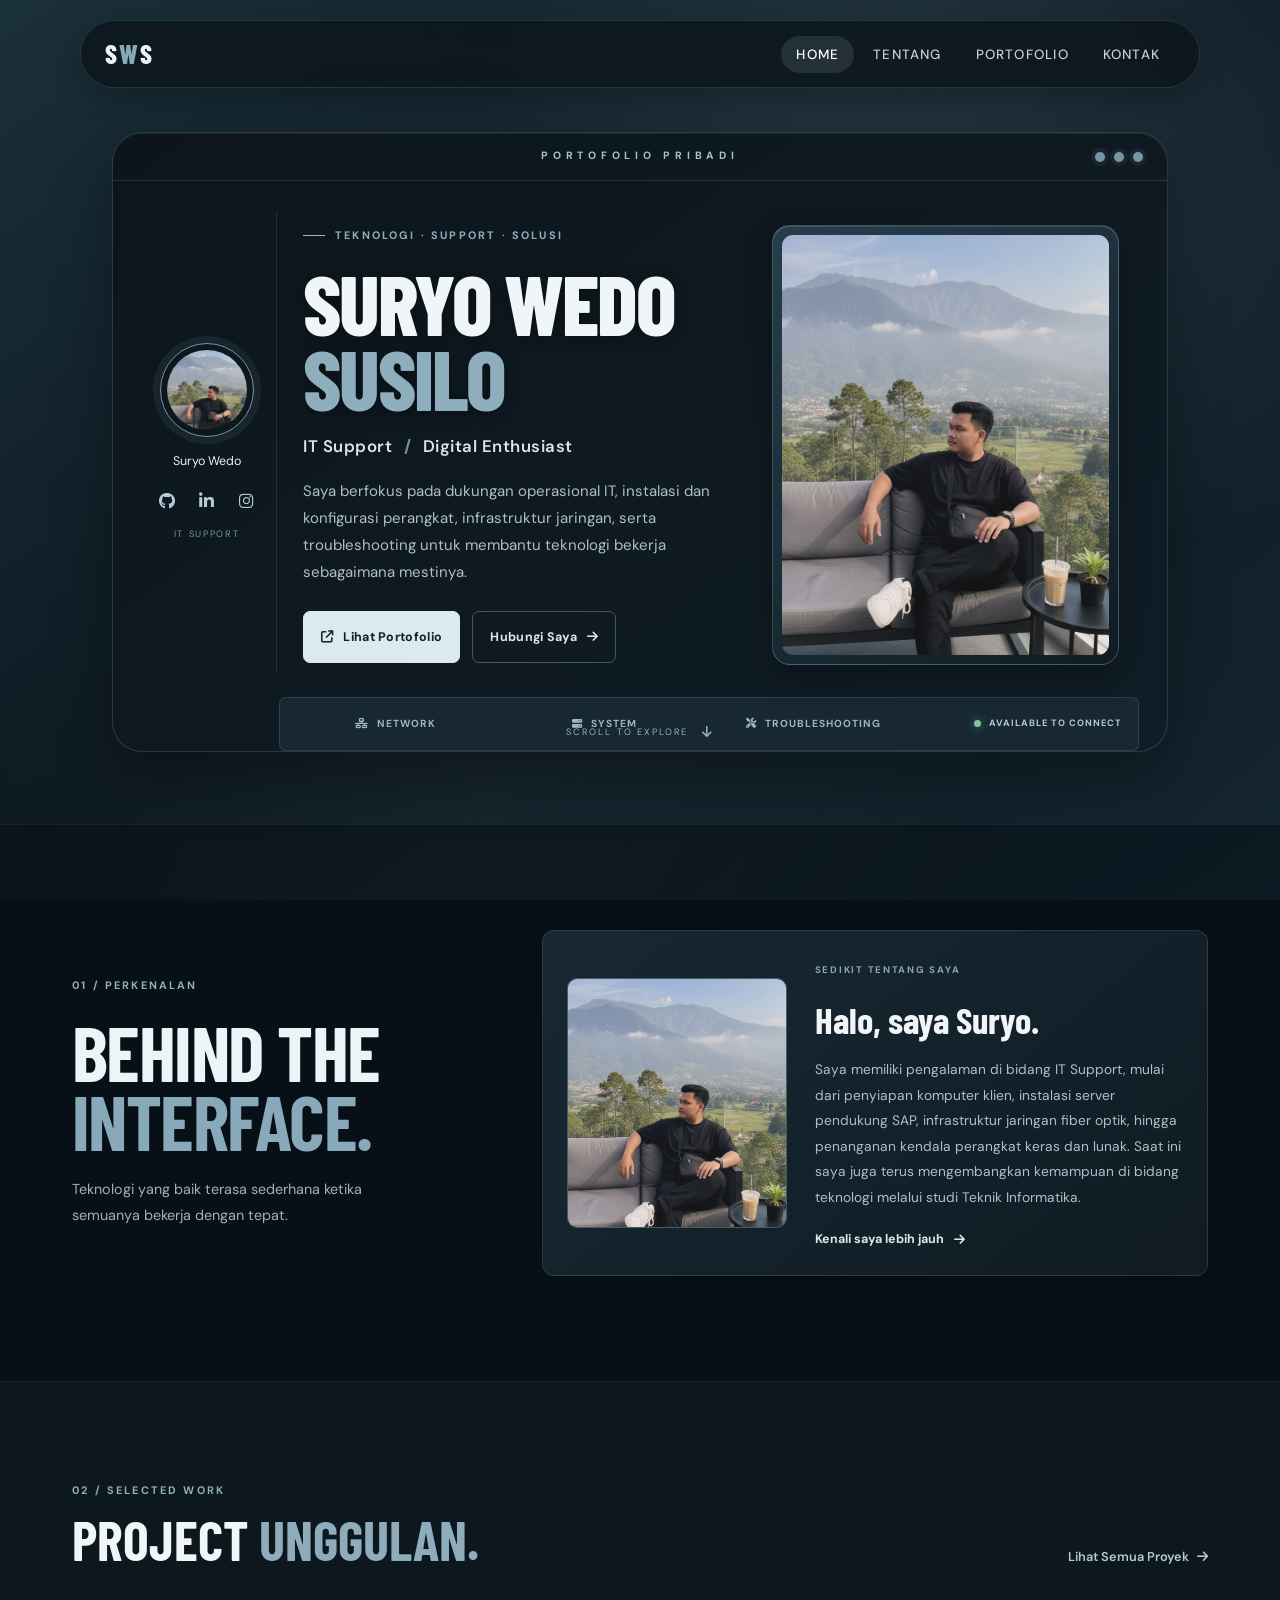
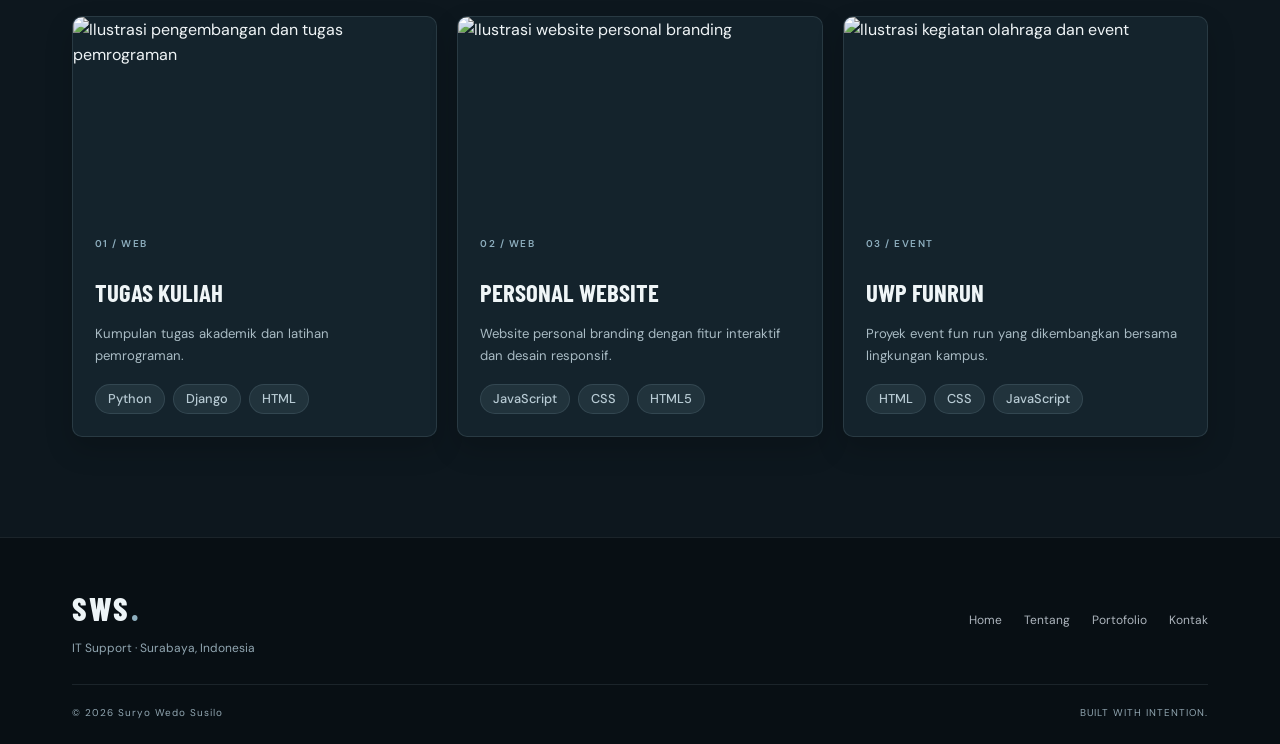
==== commit ecaa75d5: "Restore original home page styling" ====
--- a/index.html
+++ b/index.html
@@ -14,9 +14,6 @@
     <link href="https://fonts.googleapis.com/css2?family=Barlow+Condensed:wght@600;700;800;900&family=DM+Sans:wght@400;500;600;700&display=swap" rel="stylesheet">
     <base target="_self">
     <link rel="preconnect" href="https://fonts.googleapis.com">
-    <link rel="preconnect" href="https://fonts.gstatic.com" crossorigin>
-    <link href="https://fonts.googleapis.com/css2?family=Plus+Jakarta+Sans:wght@400;500;600;700&family=Space+Grotesk:wght@500;600;700&display=swap" rel="stylesheet">
-    <link rel="stylesheet" href="css/theme-glass.css?v=20261102">
 </head>
 <body class="portfolio-home">
     <div class="interface-backdrop" aria-hidden="true"></div>
